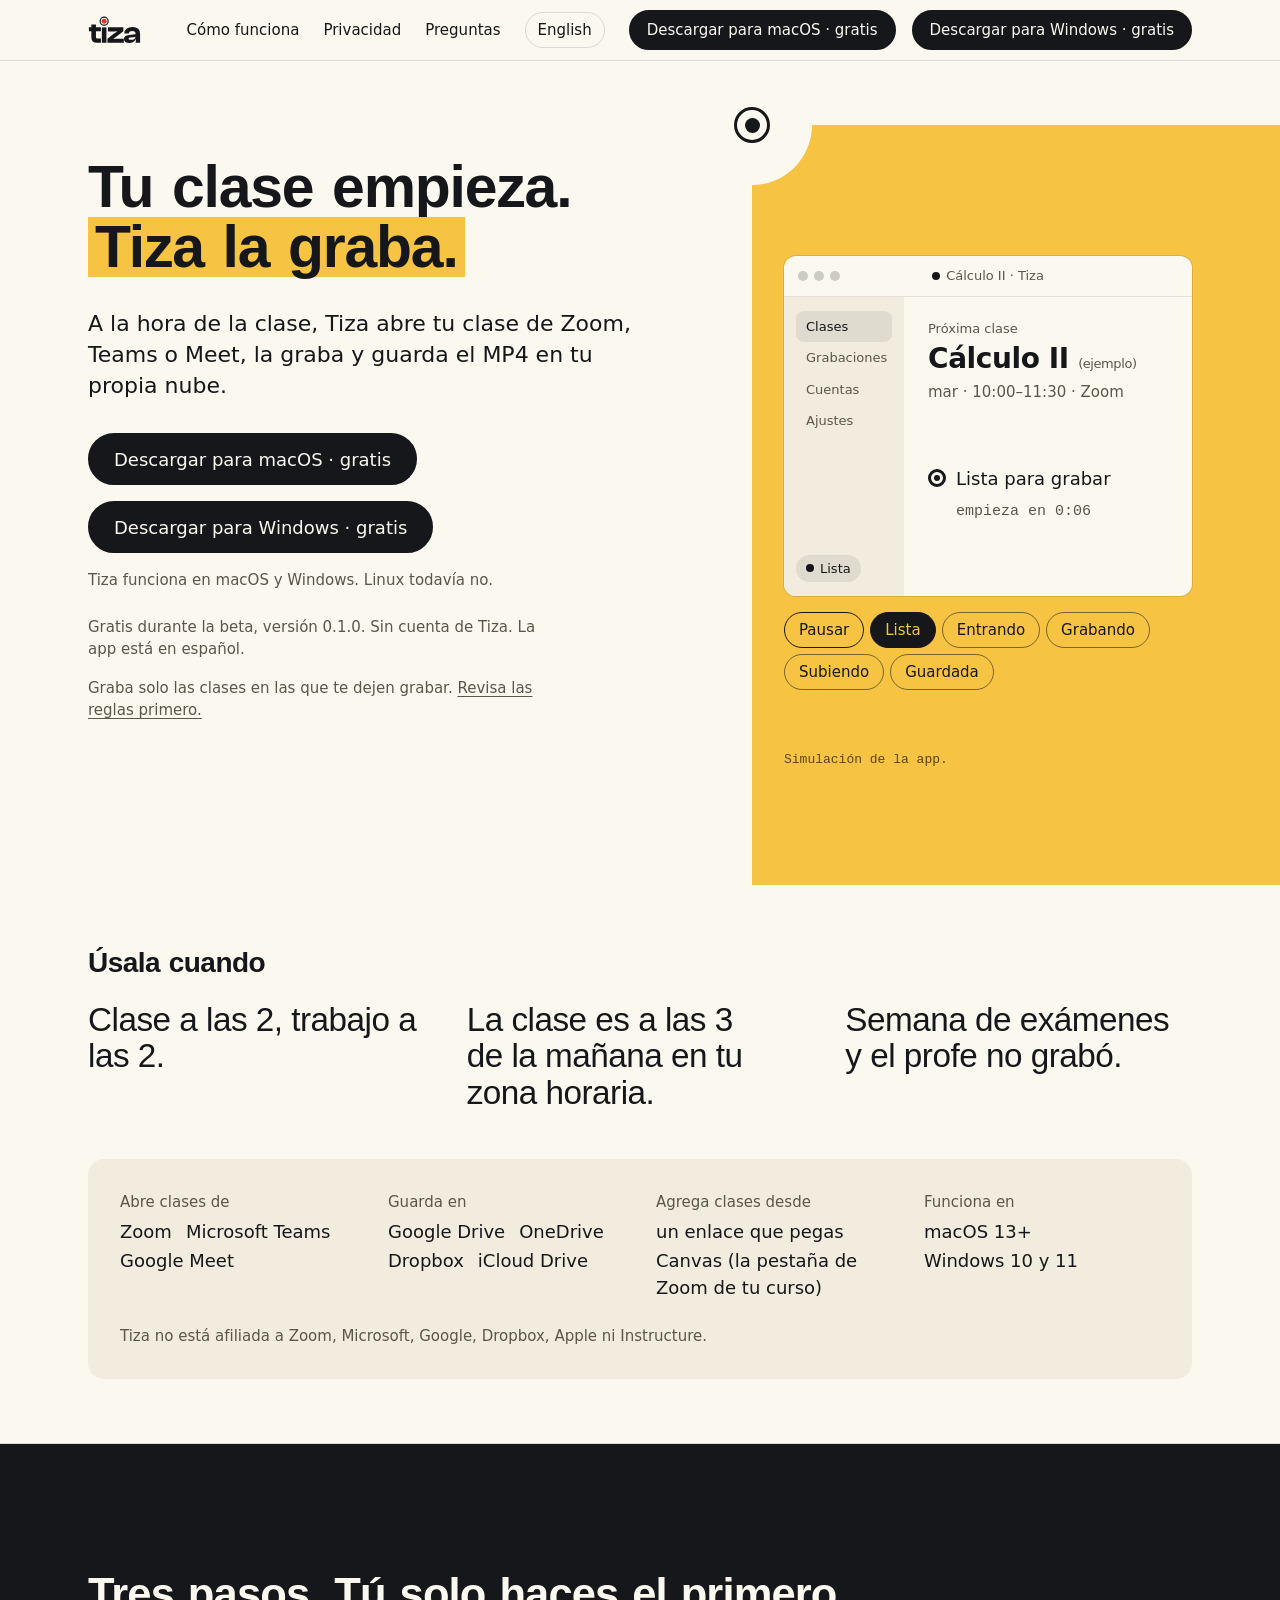
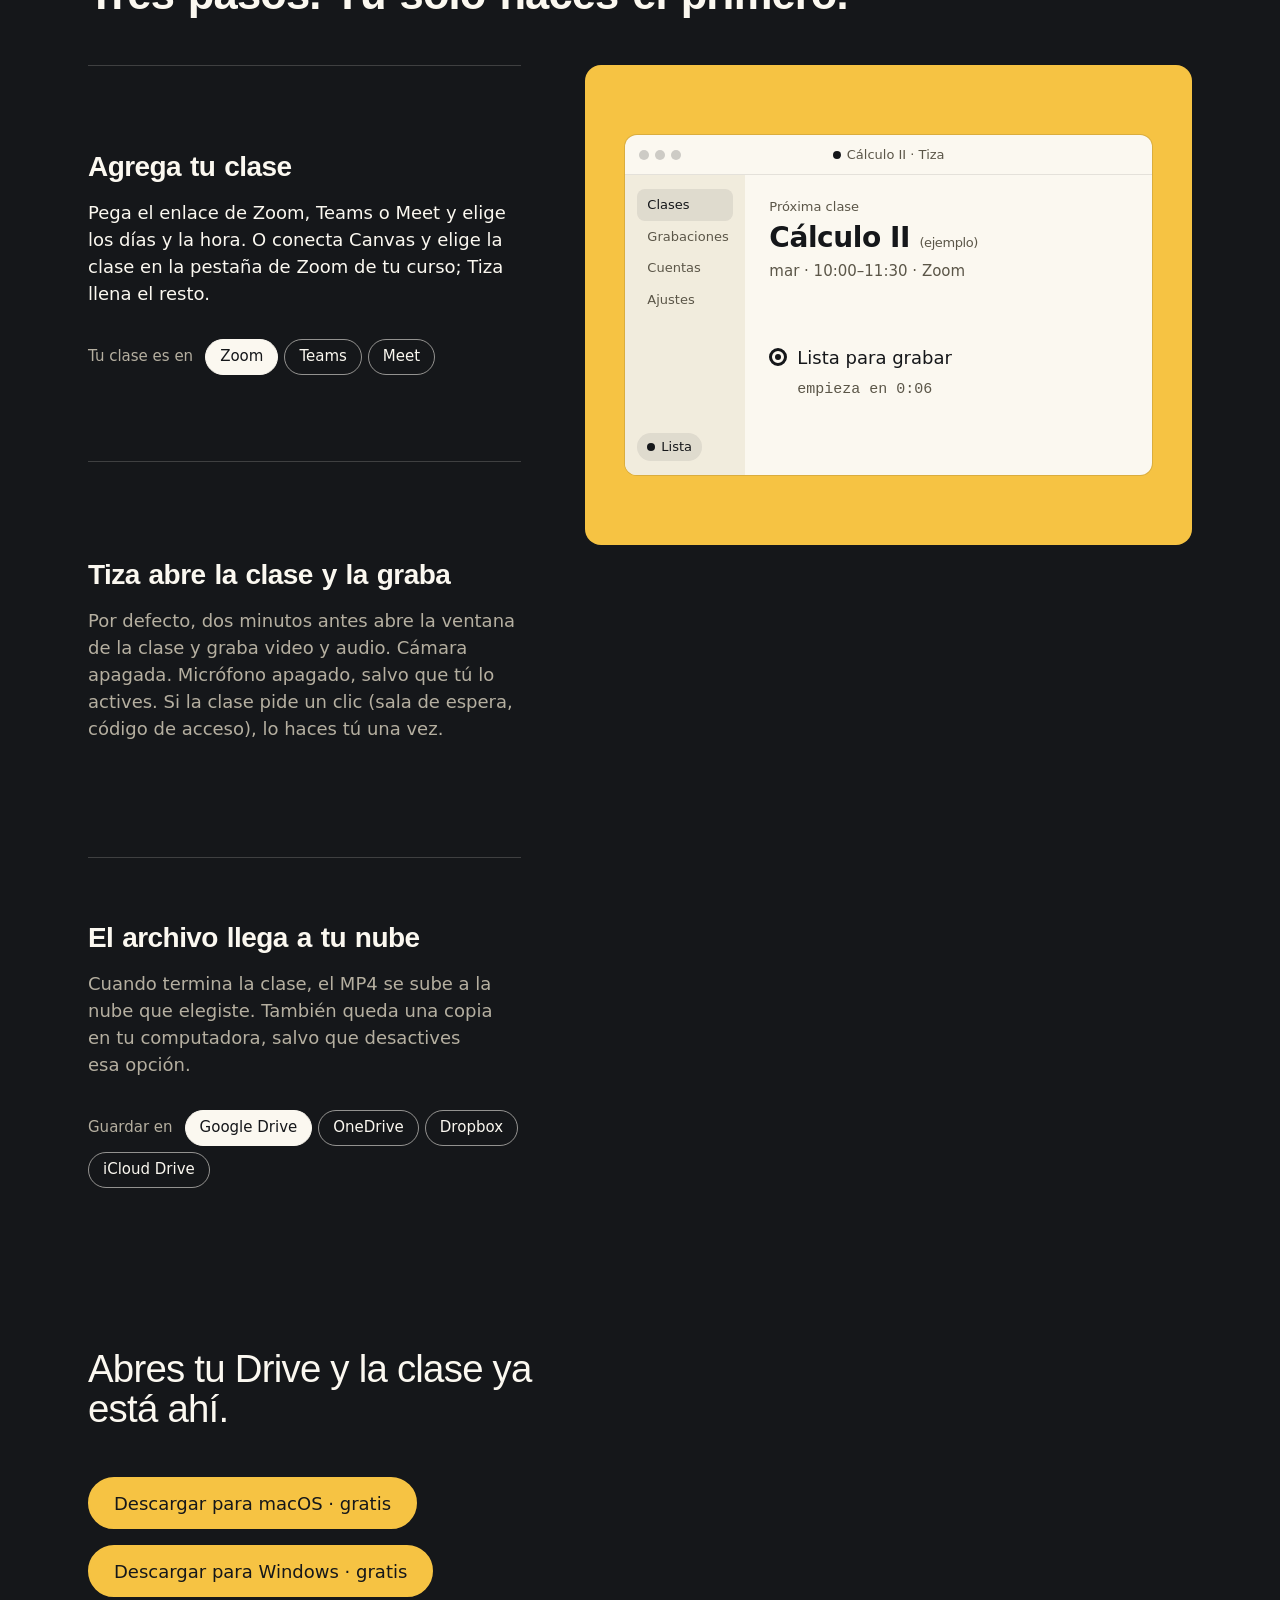
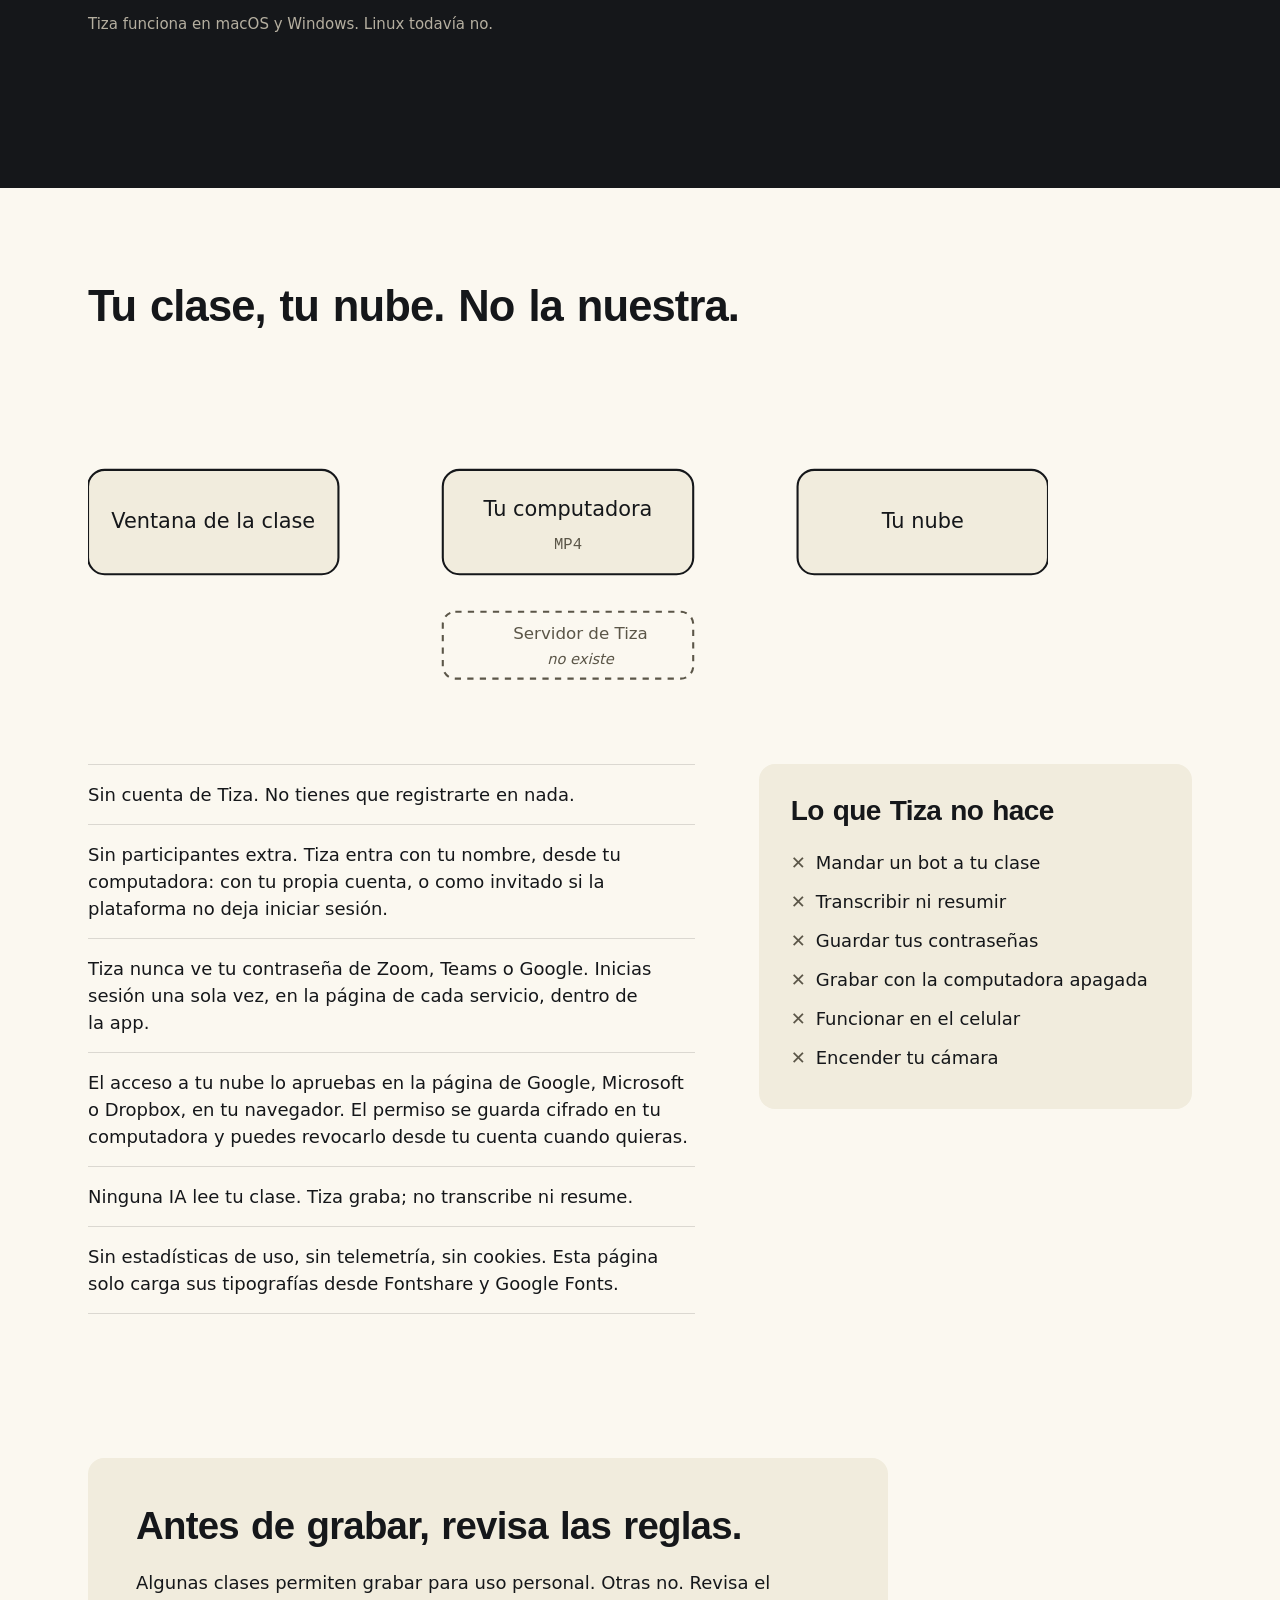
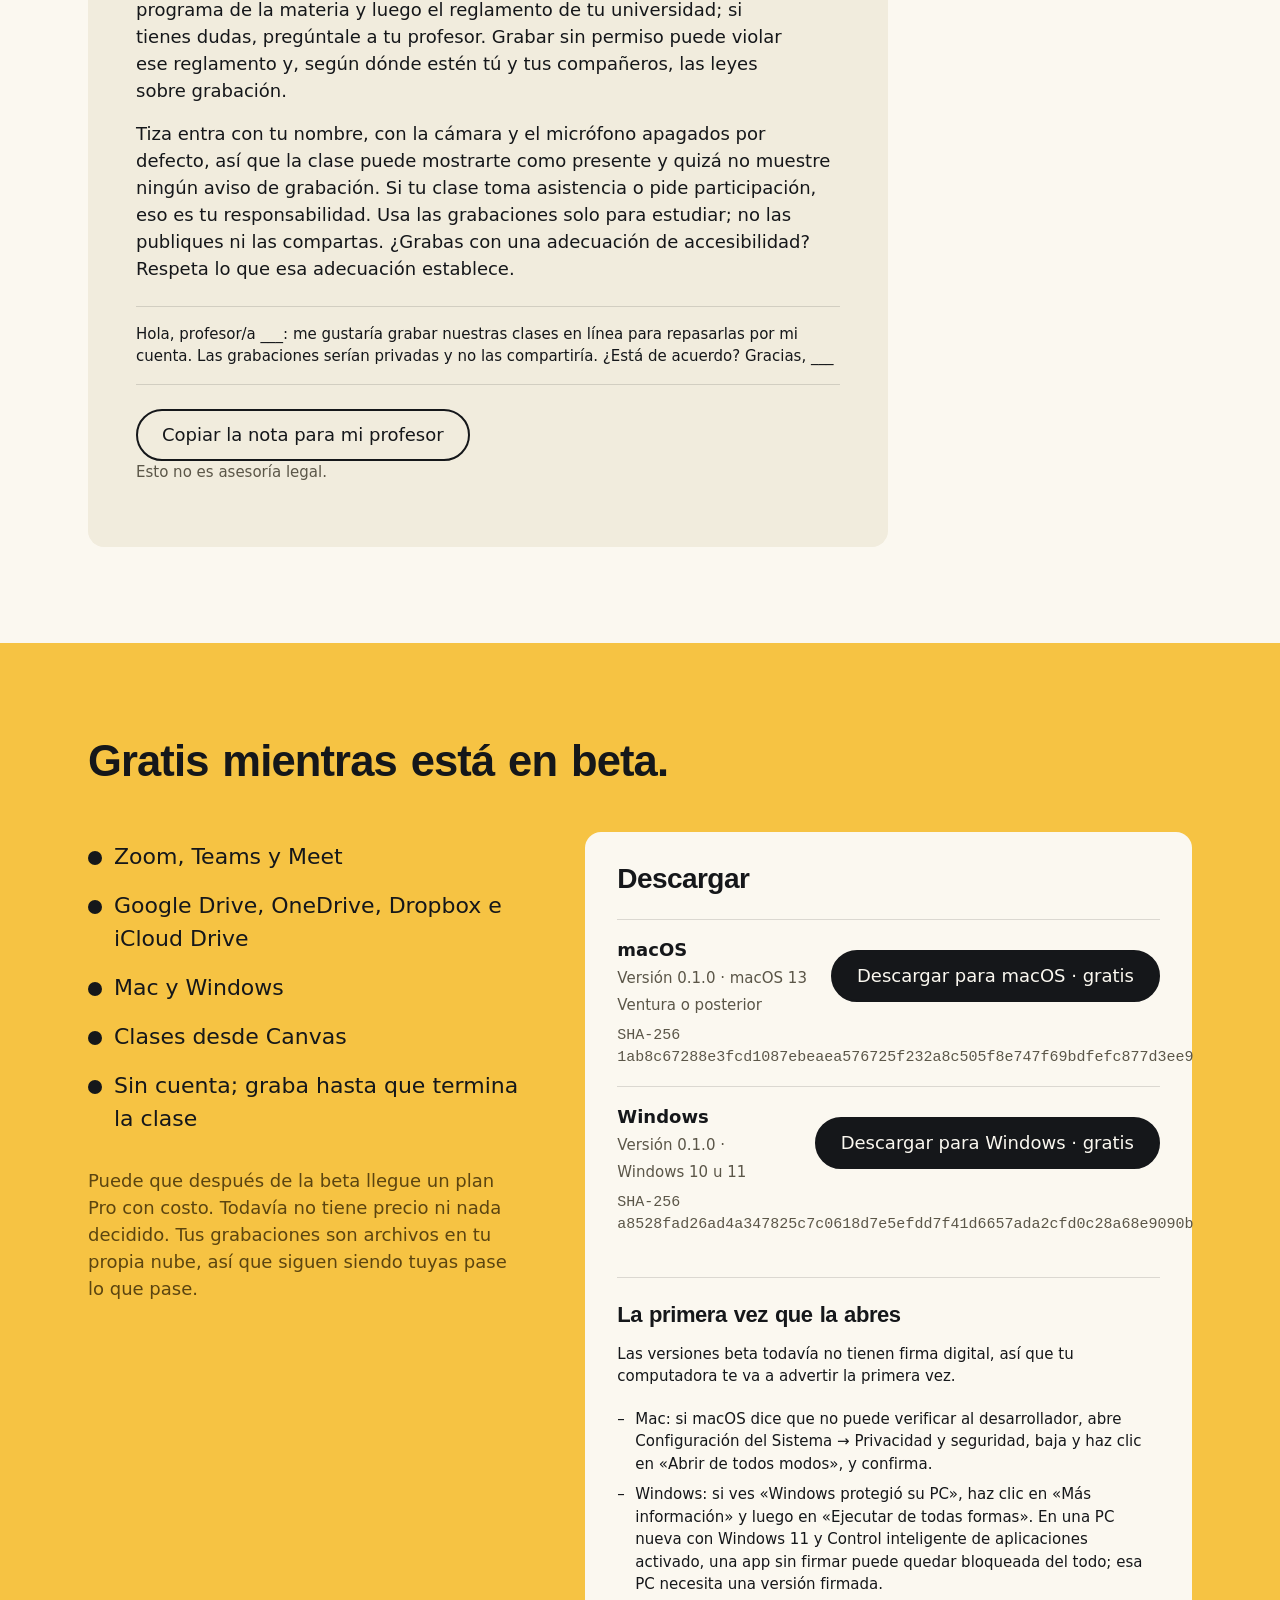
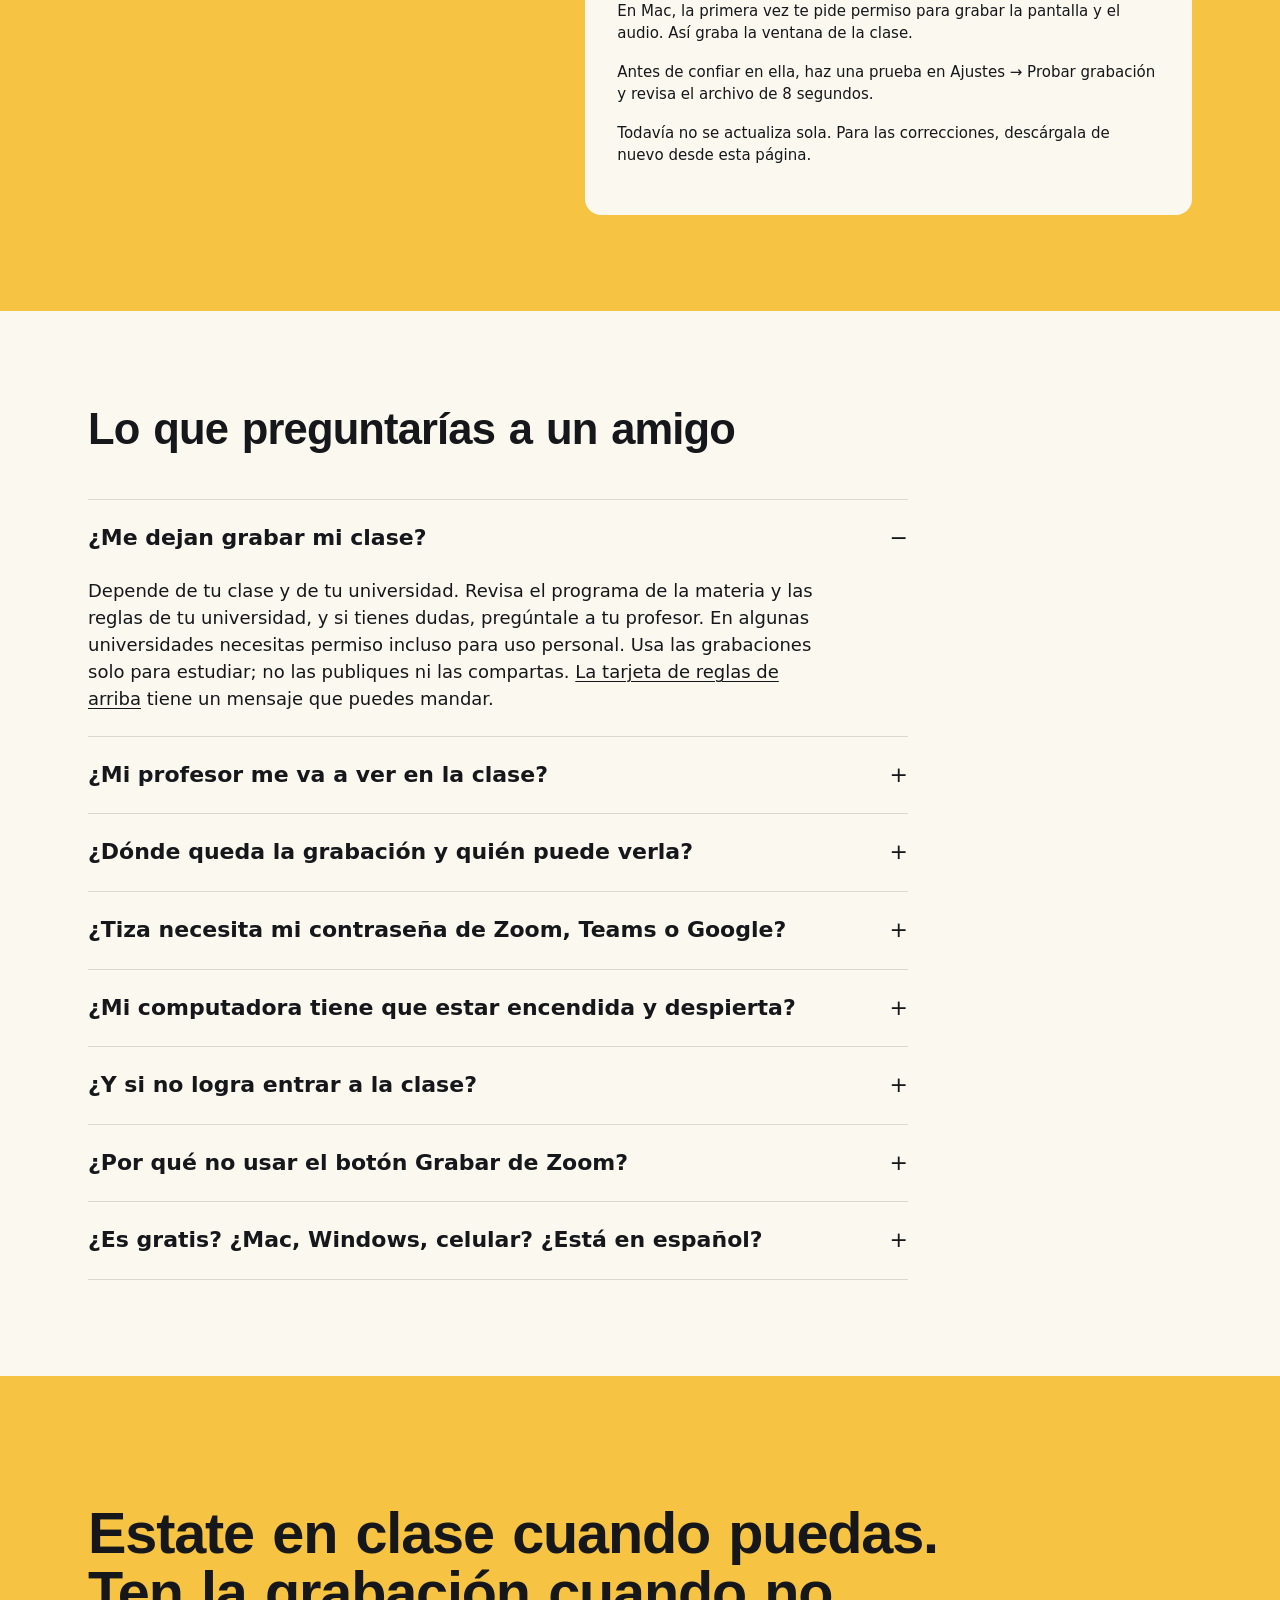
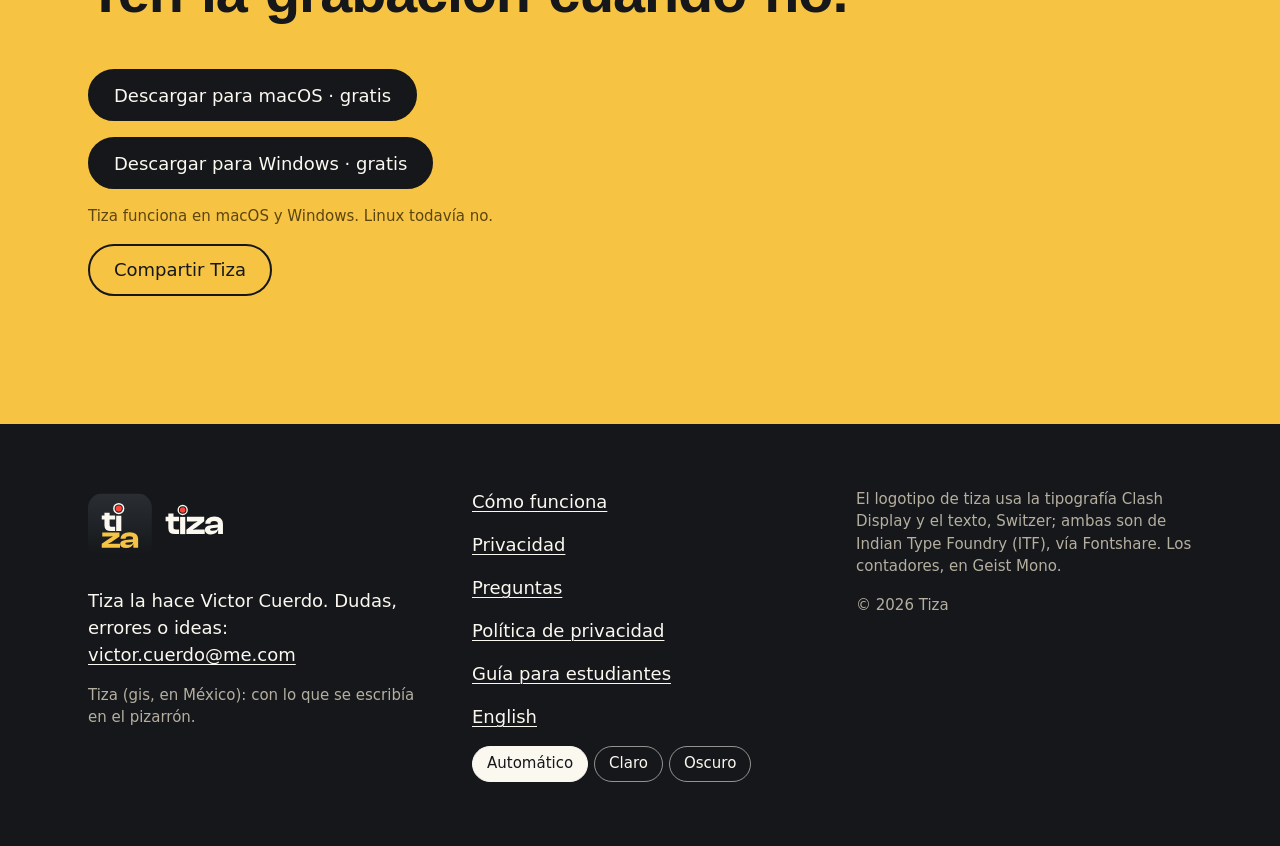
==== es/index.html @ 345e1db4 "Site for Tiza 0.1.0 (from tiza-app c5cedc5)" ====
<!doctype html>
<html lang="es">
<head>
  <meta charset="utf-8">
  <meta name="viewport" content="width=device-width, initial-scale=1">
  <title>Tiza: graba tu clase en línea a su hora</title>
  <meta name="description" content="App gratis para Mac y Windows, hecha para estudiantes. Agrega tu clase de Zoom, Teams o Meet una vez; a su hora Tiza la abre, la graba y guarda el MP4 en tu propia nube.">
  <meta http-equiv="Content-Security-Policy" content="default-src 'none'; style-src 'self' https://api.fontshare.com https://fonts.googleapis.com; font-src https://cdn.fontshare.com https://fonts.gstatic.com; img-src 'self' data:; script-src 'self'; base-uri 'none'; form-action 'none'">
  <meta name="color-scheme" content="light dark">
  <meta name="theme-color" media="(prefers-color-scheme: light)" content="#fbf8f0">
  <meta name="theme-color" media="(prefers-color-scheme: dark)" content="#15171a">
  <meta property="og:title" content="Tiza: graba tu clase en línea a su hora">
  <meta property="og:description" content="App gratis para Mac y Windows, hecha para estudiantes. Agrega tu clase de Zoom, Teams o Meet una vez; a su hora Tiza la abre, la graba y guarda el MP4 en tu propia nube.">
  <meta property="og:type" content="website">
  <meta property="og:locale" content="es_LA">
  <meta property="og:locale:alternate" content="en_US">
  <meta name="twitter:card" content="summary">
  <link rel="canonical" href="https://techspot-2025.github.io/tiza/es/">
  <meta property="og:url" content="https://techspot-2025.github.io/tiza/es/">
  <link rel="alternate" hreflang="en" href="https://techspot-2025.github.io/tiza/">
  <link rel="alternate" hreflang="es" href="https://techspot-2025.github.io/tiza/es/">
  <link rel="alternate" hreflang="x-default" href="https://techspot-2025.github.io/tiza/">
  <link rel="icon" href="../assets/tiza-icon.svg" type="image/svg+xml">
  <link rel="apple-touch-icon" href="../assets/apple-touch-icon.png">
  <script src="../theme.js"></script>
  <link rel="preconnect" href="https://api.fontshare.com">
  <link rel="preconnect" href="https://cdn.fontshare.com" crossorigin>
  <link rel="preconnect" href="https://fonts.googleapis.com">
  <link rel="preconnect" href="https://fonts.gstatic.com" crossorigin>
  <link rel="stylesheet" href="https://api.fontshare.com/v2/css?f[]=clash-display@600&display=swap">
  <link rel="stylesheet" href="https://api.fontshare.com/v2/css?f[]=switzer@400,500,600&display=swap">
  <link rel="stylesheet" href="https://fonts.googleapis.com/css2?family=Geist+Mono:wght@500&display=swap">
  <link rel="stylesheet" href="../styles.css">
</head>
<body>
<a class="skip" href="#main">Ir al contenido</a>

<header class="nav">
  <div class="nav-in">
    <a class="logo" href="https://techspot-2025.github.io/tiza/es/" aria-label="Tiza">
      <img src="../assets/tiza-wordmark.svg" alt="tiza" width="75" height="28" class="logo-light">
      <img src="../assets/tiza-wordmark-dark.svg" alt="" width="75" height="28" class="logo-dark" aria-hidden="true">
    </a>
    <nav class="nav-links" aria-label="Navegación principal">
      <a href="#how">Cómo funciona</a>
      <a href="#cloud">Privacidad</a>
      <a href="#faq">Preguntas</a>
    </nav>
    <a class="lang" href="https://techspot-2025.github.io/tiza/" hreflang="en" lang="en" aria-label="English: Read this page in English"><span class="lang-full">English</span><span class="lang-short" aria-hidden="true">EN</span></a>
    <div class="cta cta-nav" data-cta data-compact>
      <a class="btn btn-primary btn-sm" data-os="mac" href="https://github.com/TechSpot-2025/tiza/releases/download/v0.1.0/Tiza-0.1.0-mac-universal.dmg">Descargar para macOS · gratis</a>
      <a class="btn btn-primary btn-sm" data-os="win" href="https://github.com/TechSpot-2025/tiza/releases/download/v0.1.0/Tiza-0.1.0-win-x64.exe">Descargar para Windows · gratis</a>
    </div>
  </div>
</header>

<main id="main">

  <!-- 1. Hero: fragment on a shaped stage -->
  <section class="hero" aria-labelledby="h1">
    <div class="hero-in">
      <div class="hero-text">
        <h1 id="h1"><span class="line">Tu clase empieza.</span> <mark>Tiza la graba.</mark></h1>
        <p class="lead">A la hora de la clase, Tiza abre tu clase de Zoom, Teams o Meet, la graba y guarda el MP4 en tu propia nube.</p>
        <div class="cta" data-cta>
          <a class="btn btn-primary" data-os="mac" href="https://github.com/TechSpot-2025/tiza/releases/download/v0.1.0/Tiza-0.1.0-mac-universal.dmg">Descargar para macOS · gratis</a>
          <a class="btn btn-primary" data-os="win" href="https://github.com/TechSpot-2025/tiza/releases/download/v0.1.0/Tiza-0.1.0-win-x64.exe">Descargar para Windows · gratis</a>
          
        </div>
        <p class="micro">Gratis durante la beta, versión 0.1.0. Sin cuenta de Tiza. La app está en español.</p>
        <p class="micro rules-line">Graba solo las clases en las que te dejen grabar. <a href="#rules">Revisa las reglas primero.</a></p>
      </div>

      <div class="stage ch-honey">
        <div class="notch" aria-hidden="true"><span class="ring"><span class="dot"></span></span></div>

        <!-- The demo: the app's next-class card, as a state machine. Cloned by app.js into #how. -->
        <div class="demo" id="demo-hero" data-state="ready" data-cloud="drive" data-platform="zoom">
          <div class="win" role="img" aria-label="Ventana principal de Tiza, simulada">
            <div class="win-bar">
              <span class="traffic" aria-hidden="true"><i></i><i></i><i></i></span>
              <span class="win-title"><span class="win-dot" aria-hidden="true"></span><span data-demo="title">Cálculo II · Tiza</span></span>
              <span class="win-spacer" aria-hidden="true"></span>
            </div>
            <div class="win-body">
              <aside class="win-side" aria-hidden="true">
                <ul>
                  <li class="on">Clases</li>
                  <li>Grabaciones</li>
                  <li>Cuentas</li>
                  <li>Ajustes</li>
                </ul>
                <span class="pill" data-demo="pill">Lista</span>
              </aside>
              <div class="win-main">
                <p class="win-eyebrow">Próxima clase</p>
                <p class="win-h">Cálculo II <small>(ejemplo)</small></p>
                <p class="win-when">mar · 10:00–11:30 · <span data-demo="platform">Zoom</span></p>
                <p class="win-status">
                  <span class="ring"><span class="dot"></span></span>
                  <span data-demo="status">Lista para grabar</span>
                  <span class="mono" data-demo="timer"></span>
                </p>
                <div class="bar" aria-hidden="true"><i data-demo="bar"></i></div>
                <p class="win-file mono" data-demo="file"></p>
              </div>
            </div>
          </div>
          <p class="sr-only" data-demo="live" role="status"></p>
          <div class="demo-ctl" role="group" aria-label="Controles de la demo" data-demo="ctl">
            <button type="button" class="chip" data-toggle>Pausar</button>
            <button type="button" class="chip" data-set="ready" aria-pressed="true">Lista</button>
            <button type="button" class="chip" data-set="joining" aria-pressed="false">Entrando</button>
            <button type="button" class="chip" data-set="recording" aria-pressed="false">Grabando</button>
            <button type="button" class="chip" data-set="uploading" aria-pressed="false">Subiendo</button>
            <button type="button" class="chip" data-set="saved" aria-pressed="false">Guardada</button>
          </div>
          <p class="demo-note" data-demo="note"></p>
        </div>
        <p class="caption">Simulación de la app.</p>
      </div>
    </div>
  </section>

  <!-- 2. Use it when + what it works with -->
  <section class="when" aria-labelledby="when-h">
    <div class="wrap">
      <h2 id="when-h" class="when-h">Úsala cuando</h2>
      <ul class="when-list" role="list">
        <li>Clase a las 2, trabajo a las 2.</li>
        <li>La clase es a las 3 de la mañana en tu zona horaria.</li>
        <li>Semana de exámenes y el profe no grabó.</li>
      </ul>
      <div class="works" aria-label="Con qué funciona Tiza">
        <dl class="works-list">
          <div><dt>Abre clases de</dt><dd><ul class="inline-list" role="list"><li>Zoom</li><li>Microsoft Teams</li><li>Google Meet</li></ul></dd></div>
          <div><dt>Guarda en</dt><dd><ul class="inline-list" role="list"><li>Google Drive</li><li>OneDrive</li><li>Dropbox</li><li>iCloud Drive</li></ul></dd></div>
          <div><dt>Agrega clases desde</dt><dd><ul class="inline-list" role="list"><li>un enlace que pegas</li><li>Canvas (la pestaña de Zoom de tu curso)</li></ul></dd></div>
          <div><dt>Funciona en</dt><dd><ul class="inline-list" role="list"><li>macOS 13+</li><li>Windows 10 y 11</li></ul></dd></div>
        </dl>
        <p class="small works-note">Tiza no está afiliada a Zoom, Microsoft, Google, Dropbox, Apple ni Instructure.</p>
      </div>
    </div>
  </section>

  <!-- 3. How it works: pinned demo, three steps -->
  <section class="how ch-ink" id="how" aria-labelledby="how-h">
    <div class="wrap">
      <h2 id="how-h">Tres pasos. Tú solo haces el primero.</h2>
      <div class="how-grid">
        <ol class="steps" role="list">
          <li class="step" data-step="ready">
            <h3>Agrega tu clase</h3>
            <p>Pega el enlace de Zoom, Teams o Meet y elige los días y la hora. O conecta Canvas y elige la clase en la pestaña de Zoom de tu curso; Tiza llena el resto.</p>
            <div class="seg" role="group" aria-labelledby="seg-platform">
              <span class="seg-label" id="seg-platform">Tu clase es en</span>
              <button type="button" class="chip" data-platform="zoom" aria-pressed="true">Zoom</button>
              <button type="button" class="chip" data-platform="teams" aria-pressed="false">Teams</button>
              <button type="button" class="chip" data-platform="meet" aria-pressed="false">Meet</button>
            </div>
          </li>
          <li class="step" data-step="recording">
            <h3>Tiza abre la clase y la graba</h3>
            <p>Por defecto, dos minutos antes abre la ventana de la clase y graba video y audio. Cámara apagada. Micrófono apagado, salvo que tú lo actives. Si la clase pide un clic (sala de espera, código de acceso), lo haces tú una vez.</p>
          </li>
          <li class="step" data-step="saved">
            <h3>El archivo llega a tu nube</h3>
            <p>Cuando termina la clase, el MP4 se sube a la nube que elegiste. También queda una copia en tu computadora, salvo que desactives esa opción.</p>
            <div class="seg" role="group" aria-labelledby="seg-cloud">
              <span class="seg-label" id="seg-cloud">Guardar en</span>
              <button type="button" class="chip" data-cloud="drive" aria-pressed="true">Google Drive</button>
              <button type="button" class="chip" data-cloud="onedrive" aria-pressed="false">OneDrive</button>
              <button type="button" class="chip" data-cloud="dropbox" aria-pressed="false">Dropbox</button>
              <button type="button" class="chip" data-cloud="icloud" aria-pressed="false">iCloud Drive</button>
            </div>
          </li>
        </ol>
        <div class="how-stage"><div class="how-sticky ch-honey" id="demo-how-slot"></div></div>
      </div>
      <p class="outcome">Abres tu Drive y la clase ya está ahí.</p>
      <div class="cta" data-cta>
        <a class="btn btn-primary" data-os="mac" href="https://github.com/TechSpot-2025/tiza/releases/download/v0.1.0/Tiza-0.1.0-mac-universal.dmg">Descargar para macOS · gratis</a>
        <a class="btn btn-primary" data-os="win" href="https://github.com/TechSpot-2025/tiza/releases/download/v0.1.0/Tiza-0.1.0-win-x64.exe">Descargar para Windows · gratis</a>
        
      </div>
    </div>
  </section>

  <!-- 4. Your class, your cloud -->
  <section class="cloud" id="cloud" aria-labelledby="cloud-h">
    <div class="wrap">
      <h2 id="cloud-h">Tu clase, tu nube. No la nuestra.</h2>
      <svg class="diagram" viewBox="0 0 920 310" role="img" aria-label="Diagrama: la ventana de la clase se graba en tu computadora como MP4 y se sube directo a tu nube. No hay ningún servidor de Tiza en medio." data-diagram>
        <defs>
          <marker id="arr" viewBox="0 0 10 10" refX="9" refY="5" markerWidth="8" markerHeight="8" orient="auto-start-reverse"><path d="M0 0 L10 5 L0 10 z"/></marker>
        </defs>
        <g class="node">
          <rect x="0" y="90" width="240" height="100" rx="16"/>
          <text x="120" y="146" text-anchor="middle">Ventana de la clase</text>
        </g>
        <path class="arrow" d="M242 140 H326" data-arrow/>
        <g class="node">
          <rect x="340" y="90" width="240" height="100" rx="16"/>
          <text x="460" y="134" text-anchor="middle">Tu computadora</text>
          <text x="460" y="166" text-anchor="middle" class="mono-t">MP4</text>
        </g>
        <path class="arrow" d="M582 140 H666" data-arrow/>
        <g class="node">
          <rect x="680" y="90" width="240" height="100" rx="16"/>
          <text x="800" y="146" text-anchor="middle" data-demo="cloudname">Tu nube</text>
        </g>
        <g class="node ghost">
          <rect x="340" y="226" width="240" height="64" rx="12"/>
          <path class="cross" d="M362 248 L382 268 M382 248 L362 268"/>
          <text x="472" y="252" text-anchor="middle">Servidor de Tiza</text>
          <text x="472" y="276" text-anchor="middle" class="sub">no existe</text>
        </g>
      </svg>
      <ol class="diagram-stack" role="list" aria-label="Diagrama: la ventana de la clase se graba en tu computadora como MP4 y se sube directo a tu nube. No hay ningún servidor de Tiza en medio.">
        <li>Ventana de la clase</li>
        <li>Tu computadora <span class="mono small">MP4</span></li>
        <li data-demo="cloudname2">Tu nube</li>
        <li class="ghost">Servidor de Tiza: no existe</li>
      </ol>
      <div class="cloud-grid">
        <ul class="facts" role="list">
          <li>Sin cuenta de Tiza. No tienes que registrarte en nada.</li>
          <li>Sin participantes extra. Tiza entra con tu nombre, desde tu computadora: con tu propia cuenta, o como invitado si la plataforma no deja iniciar sesión.</li>
          <li>Tiza nunca ve tu contraseña de Zoom, Teams o Google. Inicias sesión una sola vez, en la página de cada servicio, dentro de la app.</li>
          <li>El acceso a tu nube lo apruebas en la página de Google, Microsoft o Dropbox, en tu navegador. El permiso se guarda cifrado en tu computadora y puedes revocarlo desde tu cuenta cuando quieras.</li>
          <li>Ninguna IA lee tu clase. Tiza graba; no transcribe ni resume.</li>
          <li>Sin estadísticas de uso, sin telemetría, sin cookies. Esta página solo carga sus tipografías desde Fontshare y Google Fonts.</li>
        </ul>
        <div class="dont">
          <h3>Lo que Tiza no hace</h3>
          <ul role="list">
            <li>Mandar un bot a tu clase</li>
            <li>Transcribir ni resumir</li>
            <li>Guardar tus contraseñas</li>
            <li>Grabar con la computadora apagada</li>
            <li>Funcionar en el celular</li>
            <li>Encender tu cámara</li>
          </ul>
        </div>
      </div>
    </div>
  </section>

  <!-- 5. Check the rules -->
  <section class="rules" id="rules" aria-labelledby="rules-h">
    <div class="wrap">
      <div class="rules-card">
        <h2 id="rules-h">Antes de grabar, revisa las reglas.</h2>
        <p>Algunas clases permiten grabar para uso personal. Otras no. Revisa el programa de la materia y luego el reglamento de tu universidad; si tienes dudas, pregúntale a tu profesor. Grabar sin permiso puede violar ese reglamento y, según dónde estén tú y tus compañeros, las leyes sobre grabación.</p>
        <p>Tiza entra con tu nombre, con la cámara y el micrófono apagados por defecto, así que la clase puede mostrarte como presente y quizá no muestre ningún aviso de grabación. Si tu clase toma asistencia o pide participación, eso es tu responsabilidad. Usa las grabaciones solo para estudiar; no las publiques ni las compartas. ¿Grabas con una adecuación de accesibilidad? Respeta lo que esa adecuación establece.</p>
        <blockquote class="template" id="rules-template">Hola, profesor/a ___: me gustaría grabar nuestras clases en línea para repasarlas por mi cuenta. Las grabaciones serían privadas y no las compartiría. ¿Está de acuerdo? Gracias, ___</blockquote>
        <div class="row">
          <button type="button" class="btn btn-ghost" data-copy="#rules-template" data-ok="Copiado. Pégalo en un correo." data-fail="No se pudo copiar. Selecciona el texto de arriba.">Copiar la nota para mi profesor</button>
          <span class="status small" role="status"></span>
        </div>
        <p class="small">Esto no es asesoría legal.</p>
      </div>
    </div>
  </section>

  <!-- 6. Free during beta + download panel -->
  <section class="beta ch-honey" id="beta" aria-labelledby="beta-h">
    <div class="wrap">
      <h2 id="beta-h">Gratis mientras está en beta.</h2>
      <div class="beta-grid">
        <div>
          <ul class="checks" role="list">
            <li>Zoom, Teams y Meet</li>
            <li>Google Drive, OneDrive, Dropbox e iCloud Drive</li>
            <li>Mac y Windows</li>
            <li>Clases desde Canvas</li>
            <li>Sin cuenta; graba hasta que termina la clase</li>
          </ul>
          <p class="pro">Puede que después de la beta llegue un plan Pro con costo. Todavía no tiene precio ni nada decidido. Tus grabaciones son archivos en tu propia nube, así que siguen siendo tuyas pase lo que pase.</p>
        </div>
        <div class="dl" id="download" data-download>
          <h3>Descargar</h3>
          <div class="dl-row" data-dl="mac">
            <div>
              <strong>macOS</strong>
              <span class="small">Versión 0.1.0 · macOS 13 Ventura o posterior</span>
            </div>
            <a class="btn btn-primary" data-os="mac" data-dl-link href="https://github.com/TechSpot-2025/tiza/releases/download/v0.1.0/Tiza-0.1.0-mac-universal.dmg">Descargar para macOS · gratis</a>
            <p class="small" data-dl-unpublished id="dl-unpub-mac" hidden>La beta todavía no está disponible. Vuelve pronto.</p>
          </div>
          <div class="dl-row" data-dl="win">
            <div>
              <strong>Windows</strong>
              <span class="small">Versión 0.1.0 · Windows 10 u 11</span>
            </div>
            <a class="btn btn-primary" data-os="win" data-dl-link href="https://github.com/TechSpot-2025/tiza/releases/download/v0.1.0/Tiza-0.1.0-win-x64.exe">Descargar para Windows · gratis</a>
            <p class="small" data-dl-unpublished id="dl-unpub-win" hidden>La beta todavía no está disponible. Vuelve pronto.</p>
          </div>
          <p class="small" data-dl-notify hidden><a data-dl-notify-link href="#download">Avísame por correo cuando salga</a></p>
          <div class="first" data-first>
            <h4>La primera vez que la abres</h4>
            <p data-signing>Las versiones beta todavía no tienen firma digital, así que tu computadora te va a advertir la primera vez.</p>
            <ul data-unsigned-steps role="list">
              <li>Mac: si macOS dice que no puede verificar al desarrollador, abre Configuración del Sistema → Privacidad y seguridad, baja y haz clic en «Abrir de todos modos», y confirma.</li>
              <li>Windows: si ves «Windows protegió su PC», haz clic en «Más información» y luego en «Ejecutar de todas formas». En una PC nueva con Windows 11 y Control inteligente de aplicaciones activado, una app sin firmar puede quedar bloqueada del todo; esa PC necesita una versión firmada.</li>
            </ul>
            <p>En Mac, la primera vez te pide permiso para grabar la pantalla y el audio. Así graba la ventana de la clase.</p>
            <p>Antes de confiar en ella, haz una prueba en Ajustes → Probar grabación y revisa el archivo de 8 segundos.</p>
            <p>Todavía no se actualiza sola. Para las correcciones, descárgala de nuevo desde esta página.</p>
          </div>
        </div>
      </div>
    </div>
  </section>

  <!-- 7. FAQ -->
  <section class="faq" id="faq" aria-labelledby="faq-h">
    <div class="wrap"><div class="faq-in">
      <h2 id="faq-h">Lo que preguntarías a un amigo</h2>
      <details id="faq-rules" open><summary>¿Me dejan grabar mi clase?</summary><div>Depende de tu clase y de tu universidad. Revisa el programa de la materia y las reglas de tu universidad, y si tienes dudas, pregúntale a tu profesor. En algunas universidades necesitas permiso incluso para uso personal. Usa las grabaciones solo para estudiar; no las publiques ni las compartas. <a href="#rules">La tarjeta de reglas de arriba</a> tiene un mensaje que puedes mandar.</div></details>
      <details id="faq-present"><summary>¿Mi profesor me va a ver en la clase?</summary><div>Sí. Tiza abre la clase con tu nombre (tu propia cuenta, o como invitado con tu nombre si Google Meet no deja iniciar sesión), con la cámara y el micrófono apagados por defecto. Si tu clase pasa lista o llama a participar, eso es tu responsabilidad.</div></details>
      <details id="faq-where"><summary>¿Dónde queda la grabación y quién puede verla?</summary><div>Un MP4 va a la nube que elijas: Google Drive, OneDrive, Dropbox o tu carpeta de iCloud Drive, que tu computadora sincroniza. Queda en tu cuenta: solo lo ves tú y quien tú decidas. No hay un servidor de Tiza en medio. También queda una copia en tu computadora, salvo que desactives esa opción. El espacio gratis en la nube se llena rápido; revisa cuánto te queda.</div></details>
      <details id="faq-password"><summary>¿Tiza necesita mi contraseña de Zoom, Teams o Google?</summary><div>No. Inicias sesión una vez dentro de la app, en la propia página de Zoom, Microsoft o Google, y la app recuerda esa sesión. Tiza nunca guarda tu contraseña. Para tu nube, apruebas el acceso en la página del proveedor, en tu navegador, y el permiso se guarda cifrado en tu computadora.</div></details>
      <details id="faq-asleep"><summary>¿Mi computadora tiene que estar encendida y despierta?</summary><div>Tiene que estar encendida y con Tiza abierta. Tiza puede abrirse al iniciar sesión y esperar en la barra de menús (Mac) o en la bandeja del sistema (Windows). Si puede quedarse dormida, activa «Despertar antes de clase» y Tiza la despierta unos minutos antes; en Mac te pide la contraseña de administrador cada vez que programa los próximos despertares, así que verás ese aviso de vez en cuando. Si está apagada o sin batería, Tiza no puede grabar, así que déjala conectada.</div></details>
      <details id="faq-join"><summary>¿Y si no logra entrar a la clase?</summary><div>Entra sola cuando puede. Con un código de acceso, una sala de espera o una sesión expirada, puede que tengas que intervenir una vez; la ventana de la clase se queda abierta para que hagas clic. Si cambia el enlace, abre la clase en Tiza y pega el nuevo. Las clases agregadas desde Canvas guardan el enlace de Zoom permanente del curso, no el enlace de un solo uso de Canvas. Haz la prueba de grabación en Ajustes antes de la primera clase real.</div></details>
      <details id="faq-zoom"><summary>¿Por qué no usar el botón Grabar de Zoom?</summary><div>Muchas veces solo el anfitrión puede grabar, y sus grabaciones en la nube quedan en su cuenta; algunas universidades las borran después de unas semanas. Tiza graba de tu lado, empieza sola a la hora de la clase y deja el archivo en tu nube. Si tu universidad ya publica todas las grabaciones, quizá no necesites Tiza.</div></details>
      <details id="faq-free"><summary>¿Es gratis? ¿Mac, Windows, celular? ¿Está en español?</summary><div>Gratis durante la beta; puede que más adelante haya un plan Pro, sin precio decidido. macOS 13 o posterior y Windows 10 u 11. No hay app para celular: grabar una clase necesita una computadora. La app está en español; esta página está en los dos idiomas.</div></details>
    </div></div>
  </section>

  <!-- 8. Final CTA -->
  <section class="final ch-honey" aria-labelledby="final-h">
    <div class="wrap">
      <h2 id="final-h" class="poster"><span class="line">Estate en clase cuando puedas.</span> <span class="line">Ten la grabación cuando no.</span></h2>
      <div class="cta" data-cta>
        <a class="btn btn-primary" data-os="mac" href="https://github.com/TechSpot-2025/tiza/releases/download/v0.1.0/Tiza-0.1.0-mac-universal.dmg">Descargar para macOS · gratis</a>
        <a class="btn btn-primary" data-os="win" href="https://github.com/TechSpot-2025/tiza/releases/download/v0.1.0/Tiza-0.1.0-win-x64.exe">Descargar para Windows · gratis</a>
        
      </div>
      <div class="row">
        <button type="button" class="btn btn-ghost" data-share data-ok="Enlace copiado." data-text="Tiza graba tu clase en línea a la hora de la clase y la guarda en tu propia nube.">Compartir Tiza</button>
        <span class="status small" role="status"></span>
      </div>
    </div>
  </section>
</main>

<footer class="foot ch-ink">
  <div class="wrap foot-in">
    <div class="foot-col">
      <img src="../assets/tiza-lockup-dark.svg" alt="tiza" width="140" height="75">
      <p>Tiza la hace Victor Cuerdo. <span data-contact hidden>Dudas, errores o ideas: <a data-contact-link href="#"></a></span></p>
      <p class="small">Tiza (gis, en México): con lo que se escribía en el pizarrón.</p>
    </div>
    <div class="foot-col">
      <nav aria-label="Pie de página">
        <p><a href="#how">Cómo funciona</a></p>
        <p><a href="#cloud">Privacidad</a></p>
        <p><a href="#faq">Preguntas</a></p>
      </nav>
      <p><a href="../privacidad.html">Política de privacidad</a> <span class="small"></span></p>
      <p><a href="../guia-estudiante.html">Guía para estudiantes</a> <span class="small"></span></p>
      <p><a href="https://techspot-2025.github.io/tiza/" hreflang="en" lang="en">English</a></p>
      <div class="theme" role="group" aria-label="Tema" data-theme-ctl>
        <button type="button" class="chip" data-theme-set="auto" aria-pressed="true">Automático</button>
        <button type="button" class="chip" data-theme-set="light" aria-pressed="false">Claro</button>
        <button type="button" class="chip" data-theme-set="dark" aria-pressed="false">Oscuro</button>
      </div>
    </div>
    <div class="foot-col foot-legal">
      <p class="small">El logotipo de tiza usa la tipografía Clash Display y el texto, Switzer; ambas son de Indian Type Foundry (ITF), vía Fontshare. Los contadores, en Geist Mono.</p>
      <p class="small">© 2026 Tiza</p>
    </div>
  </div>
</footer>

<script id="config" type="application/json">{"version":"0.1.0","_comment":"Publishing config for the landing page. Rendered into the HTML by site/build.mjs (so links work without JS) and read by app.js. Version comes from package.json.","siteUrl":"https://techspot-2025.github.io/tiza","downloads":{"mac":{"url":"https://github.com/TechSpot-2025/tiza/releases/download/v0.1.0/Tiza-0.1.0-mac-universal.dmg","sha256":"1ab8c67288e3fcd1087ebeaea576725f232a8c505f8e747f69bdfefc877d3ee9"},"win":{"url":"https://github.com/TechSpot-2025/tiza/releases/download/v0.1.0/Tiza-0.1.0-win-x64.exe","sha256":"a8528fad26ad4a347825c7c0618d7e5efdd7f41d6657ada2cfd0c28a68e9090b"}},"signed":false,"contactEmail":"victor.cuerdo@me.com"}</script>
<script id="i18n" type="application/json">{"lang":"es","alt_lang_label":"English","alt_lang_aria":"Read this page in English","meta_title":"Tiza: graba tu clase en línea a su hora","meta_desc":"App gratis para Mac y Windows, hecha para estudiantes. Agrega tu clase de Zoom, Teams o Meet una vez; a su hora Tiza la abre, la graba y guarda el MP4 en tu propia nube.","skip":"Ir al contenido","nav_how":"Cómo funciona","nav_privacy":"Privacidad","nav_faq":"Preguntas","nav_aria":"Navegación principal","logo_alt":"tiza","cta_mac":"Descargar para macOS · gratis","cta_win":"Descargar para Windows · gratis","cta_other_mac":"También para macOS","cta_other_win":"También para Windows","cta_mobile":"Enviarlo a mi computadora","cta_mobile_note":"Tiza es una app para Mac y Windows. No hay versión para celular.","cta_mobile_copied":"Enlace copiado. Ábrelo en tu computadora.","cta_mobile_fail":"Copia la dirección de esta página y ábrela en tu computadora.","hero_lead":"A la hora de la clase, Tiza abre tu clase de Zoom, Teams o Meet, la graba y guarda el MP4 en tu propia nube.","hero_micro":"Gratis durante la beta, versión 0.1.0. Sin cuenta de Tiza. La app está en español.","hero_rules":"Graba solo las clases en las que te dejen grabar. <a href=\"#rules\">Revisa las reglas primero.</a>","demo_caption":"Simulación de la app.","demo_title":"Cálculo II · Tiza","demo_side_classes":"Clases","demo_side_recordings":"Grabaciones","demo_side_accounts":"Cuentas","demo_side_settings":"Ajustes","demo_next":"Próxima clase","demo_class":"Cálculo II","demo_example":"ejemplo","demo_when":"mar · 10:00–11:30","demo_st_ready":"Lista para grabar","demo_st_countdown":"empieza en","demo_st_joining":"Abriendo la clase…","demo_st_recording":"Grabando","demo_st_uploading":"Subiendo a {cloud}","demo_st_uploading_icloud":"Copiando a tu carpeta de iCloud Drive","demo_st_saved":"Guardada en {cloud}","demo_st_saved_icloud":"Copiada a iCloud Drive","demo_file":"Cálculo II · 2026-10-29.mp4","demo_pill_ready":"Lista","demo_pill_rec":"Grabando","demo_pill_done":"Guardada","demo_ctl_ready":"Lista","demo_ctl_joining":"Entrando","demo_ctl_recording":"Grabando","demo_ctl_uploading":"Subiendo","demo_ctl_saved":"Guardada","demo_stopped":"Reproducción automática desactivada. Elige un estado o pulsa Reproducir.","when_h2":"Úsala cuando","when_1":"Clase a las 2, trabajo a las 2.","when_2":"La clase es a las 3 de la mañana en tu zona horaria.","when_3":"Semana de exámenes y el profe no grabó.","works_opens":"Abre clases de","works_opens_v":"Zoom · Microsoft Teams · Google Meet","works_saves":"Guarda en","works_saves_v":"Google Drive · OneDrive · Dropbox · iCloud Drive","works_adds":"Agrega clases desde","works_adds_v":"un enlace que pegas · Canvas (la pestaña de Zoom de tu curso)","works_runs":"Funciona en","works_runs_v":"macOS 13+ · Windows 10 y 11","works_note":"Tiza no está afiliada a Zoom, Microsoft, Google, Dropbox, Apple ni Instructure.","how_h2":"Tres pasos. Tú solo haces el primero.","step1_t":"Agrega tu clase","step1_b":"Pega el enlace de Zoom, Teams o Meet y elige los días y la hora. O conecta Canvas y elige la clase en la pestaña de Zoom de tu curso; Tiza llena el resto.","step2_t":"Tiza abre la clase y la graba","step2_b":"Por defecto, dos minutos antes abre la ventana de la clase y graba video y audio. Cámara apagada. Micrófono apagado, salvo que tú lo actives. Si la clase pide un clic (sala de espera, código de acceso), lo haces tú una vez.","step3_t":"El archivo llega a tu nube","step3_b":"Cuando termina la clase, el MP4 se sube a la nube que elegiste. También queda una copia en tu computadora, salvo que desactives esa opción.","how_outcome":"Abres tu Drive y la clase ya está ahí.","sel_platform":"Tu clase es en","sel_cloud":"Guardar en","cloud_h2":"Tu clase, tu nube. No la nuestra.","d_class":"Ventana de la clase","d_pc":"Tu computadora","d_pc_sub":"MP4","d_cloud":"Tu nube","d_server":"Servidor de Tiza","d_server_sub":"no existe","d_aria":"Diagrama: la ventana de la clase se graba en tu computadora como MP4 y se sube directo a tu nube. No hay ningún servidor de Tiza en medio.","cloud_1":"Sin cuenta de Tiza. No tienes que registrarte en nada.","cloud_2":"Sin participantes extra. Tiza entra con tu nombre, desde tu computadora: con tu propia cuenta, o como invitado si la plataforma no deja iniciar sesión.","cloud_3":"Tiza nunca ve tu contraseña de Zoom, Teams o Google. Inicias sesión una sola vez, en la página de cada servicio, dentro de la app.","cloud_4":"El acceso a tu nube lo apruebas en la página de Google, Microsoft o Dropbox, en tu navegador. El permiso se guarda cifrado en tu computadora y puedes revocarlo desde tu cuenta cuando quieras.","cloud_5":"Ninguna IA lee tu clase. Tiza graba; no transcribe ni resume.","cloud_6":"Sin estadísticas de uso, sin telemetría, sin cookies. Esta página solo carga sus tipografías desde Fontshare y Google Fonts.","dont_h3":"Lo que Tiza no hace","dont_1":"Mandar un bot a tu clase","dont_2":"Transcribir ni resumir","dont_3":"Guardar tus contraseñas","dont_4":"Grabar con la computadora apagada","dont_5":"Funcionar en el celular","dont_6":"Encender tu cámara","rules_h2":"Antes de grabar, revisa las reglas.","rules_p1":"Algunas clases permiten grabar para uso personal. Otras no. Revisa el programa de la materia y luego el reglamento de tu universidad; si tienes dudas, pregúntale a tu profesor. Grabar sin permiso puede violar ese reglamento y, según dónde estén tú y tus compañeros, las leyes sobre grabación.","rules_p2":"Tiza entra con tu nombre, con la cámara y el micrófono apagados por defecto, así que la clase puede mostrarte como presente y quizá no muestre ningún aviso de grabación. Si tu clase toma asistencia o pide participación, eso es tu responsabilidad. Usa las grabaciones solo para estudiar; no las publiques ni las compartas. ¿Grabas con una adecuación de accesibilidad? Respeta lo que esa adecuación establece.","rules_btn":"Copiar la nota para mi profesor","rules_copied":"Copiado. Pégalo en un correo.","rules_copy_fail":"No se pudo copiar. Selecciona el texto de arriba.","rules_template":"Hola, profesor/a ___: me gustaría grabar nuestras clases en línea para repasarlas por mi cuenta. Las grabaciones serían privadas y no las compartiría. ¿Está de acuerdo? Gracias, ___","rules_fine":"Esto no es asesoría legal.","beta_h2":"Gratis mientras está en beta.","beta_1":"Zoom, Teams y Meet","beta_2":"Google Drive, OneDrive, Dropbox e iCloud Drive","beta_3":"Mac y Windows","beta_4":"Clases desde Canvas","beta_5":"Sin cuenta; graba hasta que termina la clase","beta_pro":"Puede que después de la beta llegue un plan Pro con costo. Todavía no tiene precio ni nada decidido. Tus grabaciones son archivos en tu propia nube, así que siguen siendo tuyas pase lo que pase.","dl_h3":"Descargar","dl_version":"Versión","dl_min_mac":"macOS 13 Ventura o posterior","dl_min_win":"Windows 10 u 11","dl_unpublished":"La beta todavía no está disponible. Vuelve pronto.","dl_notify":"Avísame por correo cuando salga","dl_notify_subject":"Avísame cuando salga la beta de Tiza","dl_sha":"SHA-256","dl_first_h4":"La primera vez que la abres","dl_signing":"Las versiones beta todavía no tienen firma digital, así que tu computadora te va a advertir la primera vez.","dl_mac_steps":"Mac: si macOS dice que no puede verificar al desarrollador, abre Configuración del Sistema → Privacidad y seguridad, baja y haz clic en «Abrir de todos modos», y confirma.","dl_win_steps":"Windows: si ves «Windows protegió su PC», haz clic en «Más información» y luego en «Ejecutar de todas formas».","dl_sac":"En una PC nueva con Windows 11 y Control inteligente de aplicaciones activado, una app sin firmar puede quedar bloqueada del todo; esa PC necesita una versión firmada.","dl_perm":"En Mac, la primera vez te pide permiso para grabar la pantalla y el audio. Así graba la ventana de la clase.","dl_update":"Todavía no se actualiza sola. Para las correcciones, descárgala de nuevo desde esta página.","dl_test":"Antes de confiar en ella, haz una prueba en Ajustes → Probar grabación y revisa el archivo de 8 segundos.","faq_h2":"Lo que preguntarías a un amigo","faq_1_q":"¿Me dejan grabar mi clase?","faq_1_a":"Depende de tu clase y de tu universidad. Revisa el programa de la materia y las reglas de tu universidad, y si tienes dudas, pregúntale a tu profesor. En algunas universidades necesitas permiso incluso para uso personal. Usa las grabaciones solo para estudiar; no las publiques ni las compartas. <a href=\"#rules\">La tarjeta de reglas de arriba</a> tiene un mensaje que puedes mandar.","faq_2_q":"¿Mi profesor me va a ver en la clase?","faq_2_a":"Sí. Tiza abre la clase con tu nombre (tu propia cuenta, o como invitado con tu nombre si Google Meet no deja iniciar sesión), con la cámara y el micrófono apagados por defecto. Si tu clase pasa lista o llama a participar, eso es tu responsabilidad.","faq_3_q":"¿Dónde queda la grabación y quién puede verla?","faq_3_a":"Un MP4 va a la nube que elijas: Google Drive, OneDrive, Dropbox o tu carpeta de iCloud Drive, que tu computadora sincroniza. Queda en tu cuenta: solo lo ves tú y quien tú decidas. No hay un servidor de Tiza en medio. También queda una copia en tu computadora, salvo que desactives esa opción. El espacio gratis en la nube se llena rápido; revisa cuánto te queda.","faq_4_q":"¿Tiza necesita mi contraseña de Zoom, Teams o Google?","faq_4_a":"No. Inicias sesión una vez dentro de la app, en la propia página de Zoom, Microsoft o Google, y la app recuerda esa sesión. Tiza nunca guarda tu contraseña. Para tu nube, apruebas el acceso en la página del proveedor, en tu navegador, y el permiso se guarda cifrado en tu computadora.","faq_5_q":"¿Mi computadora tiene que estar encendida y despierta?","faq_5_a":"Tiene que estar encendida y con Tiza abierta. Tiza puede abrirse al iniciar sesión y esperar en la barra de menús (Mac) o en la bandeja del sistema (Windows). Si puede quedarse dormida, activa «Despertar antes de clase» y Tiza la despierta unos minutos antes; en Mac te pide la contraseña de administrador cada vez que programa los próximos despertares, así que verás ese aviso de vez en cuando. Si está apagada o sin batería, Tiza no puede grabar, así que déjala conectada.","faq_6_q":"¿Y si no logra entrar a la clase?","faq_6_a":"Entra sola cuando puede. Con un código de acceso, una sala de espera o una sesión expirada, puede que tengas que intervenir una vez; la ventana de la clase se queda abierta para que hagas clic. Si cambia el enlace, abre la clase en Tiza y pega el nuevo. Las clases agregadas desde Canvas guardan el enlace de Zoom permanente del curso, no el enlace de un solo uso de Canvas. Haz la prueba de grabación en Ajustes antes de la primera clase real.","faq_7_q":"¿Por qué no usar el botón Grabar de Zoom?","faq_7_a":"Muchas veces solo el anfitrión puede grabar, y sus grabaciones en la nube quedan en su cuenta; algunas universidades las borran después de unas semanas. Tiza graba de tu lado, empieza sola a la hora de la clase y deja el archivo en tu nube. Si tu universidad ya publica todas las grabaciones, quizá no necesites Tiza.","faq_8_q":"¿Es gratis? ¿Mac, Windows, celular? ¿Está en español?","faq_8_a":"Gratis durante la beta; puede que más adelante haya un plan Pro, sin precio decidido. macOS 13 o posterior y Windows 10 u 11. No hay app para celular: grabar una clase necesita una computadora. La app está en español; esta página está en los dos idiomas.","share_btn":"Compartir Tiza","share_copied":"Enlace copiado.","share_text":"Tiza graba tu clase en línea a la hora de la clase y la guarda en tu propia nube.","foot_maker":"Tiza la hace Victor Cuerdo.","foot_contact":"Dudas, errores o ideas:","foot_privacy":"Política de privacidad","foot_privacy_note":"","foot_guide":"Guía para estudiantes","foot_name":"Tiza (gis, en México): con lo que se escribía en el pizarrón.","foot_theme_auto":"Automático","foot_theme_light":"Claro","foot_theme_dark":"Oscuro","foot_credit":"El logotipo de tiza usa la tipografía Clash Display y el texto, Switzer; ambas son de Indian Type Foundry (ITF), vía Fontshare. Los contadores, en Geist Mono.","foot_copy":"© 2026 Tiza","hero_h1_a":"Tu clase empieza.","hero_h1_b":"Tiza la graba.","demo_pause":"Pausar","demo_play":"Reproducir","demo_live_prefix":"Estado de la demo:","demo_win_aria":"Ventana principal de Tiza, simulada","works_aria":"Con qué funciona Tiza","final_h2_a":"Estate en clase cuando puedas.","final_h2_b":"Ten la grabación cuando no.","foot_guide_note":"","foot_home":"Inicio","linux_note":"Tiza funciona en macOS y Windows. Linux todavía no.","theme_aria":"Tema","alt_lang_short":"EN","nav_footer":"Pie de página","demo_ctl_aria":"Controles de la demo","dl_unpublished_short":"La beta todavía no está disponible. Detalles abajo."}</script>
<script src="../app.js" defer></script>
</body>
</html>
---- styles.css ----
/* Tiza landing page. Tokens and rules: site/DESIGN.md. Flat colour chapters: honey, ink, paper. No gradients, no glass. */

/* Size-adjusted fallbacks so text set in the web fonts does not shift when they arrive. */
@font-face { font-family: 'Clash Fallback'; src: local('Arial Bold'), local('Arial'); font-weight: 600; size-adjust: 93%; ascent-override: 92%; descent-override: 24%; }
@font-face { font-family: 'Switzer Fallback'; src: local('Helvetica Neue'), local('Helvetica'), local('Arial'); size-adjust: 99%; ascent-override: 94%; descent-override: 24%; }

:root {
  --honey: #f6c343;
  --honey-deep: #5c4510;
  --honey-surface: #ffd766;
  --ink: #15171a;
  --ink-2: #2a2e33;
  --ink-3: #363b41;
  --paper: #fbf8f0;
  --paper-2: #f1ecdd;
  --muted-on-paper: #5b5648;
  --muted-on-ink: #b5afa0;
  --ok: #1f7a36;
  --rec: #e8302a;
  --ink-a08: rgb(21 23 26 / 0.08);
  --ink-a10: rgb(21 23 26 / 0.10);
  --ink-a12: rgb(21 23 26 / 0.12);
  --ink-a20: rgb(21 23 26 / 0.20);
  --line-on-paper: rgb(21 23 26 / 0.14);
  --line-on-honey: rgb(21 23 26 / 0.22);
  --line-on-ink: rgb(251 248 240 / 0.18);

  --bg: var(--paper);
  --surface: var(--paper-2);
  --text: var(--ink);
  --muted: var(--muted-on-paper);
  --line: var(--line-on-paper);
  --btn-bg: var(--ink);
  --btn-fg: var(--paper);
  --focus: var(--ink);
  /* The page ground, frozen here so the hero notch follows the page and not the honey stage. */
  --page-bg: var(--bg);
  --page-ink: var(--text);

  --display: 'Clash Display', 'Clash Fallback', sans-serif;
  --body: 'Switzer', 'Switzer Fallback', system-ui, sans-serif;
  --mono: 'Geist Mono', ui-monospace, 'SF Mono', Menlo, Consolas, monospace;

  --fs-13: 0.8125rem;
  --fs-15: 0.9375rem;
  --fs-18: 1.125rem;
  --fs-22: 1.375rem;
  --fs-28: 1.75rem;
  --h3: clamp(1.5rem, 2.4vw, 1.75rem);
  --h2: clamp(2rem, 3.4vw, 3rem);
  --h2-small: clamp(1.75rem, 3vw, 2.5rem);
  --h1: clamp(2.5rem, 4.6vw, 4rem);
  --poster: clamp(2rem, 4.5vw, 4rem);

  --s1: 8px; --s2: 16px; --s3: 24px; --s4: 32px; --s5: 48px; --s6: 64px; --s7: 96px; --s8: 128px;
  --gutter: clamp(16px, 4vw, 48px);
  --max: 1200px;
  /* Distance from the viewport edge to the content's left axis. */
  --edge: max(var(--gutter), calc((100vw - var(--max)) / 2 + var(--gutter)));
  --radius: 16px;
  --win-r: 12px;
  --ease: cubic-bezier(0.2, 0.7, 0.2, 1);
  --t: 200ms;
  color-scheme: light dark;
}

@media (prefers-color-scheme: dark) {
  :root:not([data-theme="light"]) {
    --bg: var(--ink);
    --surface: var(--ink-2);
    --text: var(--paper);
    --muted: var(--muted-on-ink);
    --line: var(--line-on-ink);
    --btn-bg: var(--paper);
    --btn-fg: var(--ink);
    --rec: #ff453a;
    --focus: var(--paper);
    --page-bg: var(--ink);
    --page-ink: var(--paper);
  }
}
:root[data-theme="dark"] {
  --bg: var(--ink);
  --surface: var(--ink-2);
  --text: var(--paper);
  --muted: var(--muted-on-ink);
  --line: var(--line-on-ink);
  --btn-bg: var(--paper);
  --btn-fg: var(--ink);
  --rec: #ff453a;
  --focus: var(--paper);
  --page-bg: var(--ink);
  --page-ink: var(--paper);
}
:root[data-theme="light"] { color-scheme: light; }
:root[data-theme="dark"] { color-scheme: dark; }

/* Chapters keep their own colour in both themes. */
.ch-honey {
  --bg: var(--honey); --surface: var(--honey-surface); --text: var(--ink); --muted: var(--honey-deep);
  --line: var(--line-on-honey); --btn-bg: var(--ink); --btn-fg: var(--paper); --focus: var(--ink);
  background: var(--bg); color: var(--text);
}
.ch-ink {
  --bg: var(--ink); --surface: var(--ink-2); --text: var(--paper); --muted: var(--muted-on-ink);
  --line: var(--line-on-ink); --btn-bg: var(--honey); --btn-fg: var(--ink); --focus: var(--honey);
  background: var(--bg); color: var(--text);
}
:root[data-theme="dark"] .ch-ink { --bg: var(--ink-2); --surface: var(--ink-3); }
@media (prefers-color-scheme: dark) { :root:not([data-theme="light"]) .ch-ink { --bg: var(--ink-2); --surface: var(--ink-3); } }

/* Base */
*, *::before, *::after { box-sizing: border-box; }
html { scroll-behavior: smooth; scroll-padding-top: 84px; -webkit-text-size-adjust: 100%; }
html, body { overflow-x: clip; }
body {
  margin: 0;
  background: var(--bg);
  color: var(--text);
  font-family: var(--body);
  font-size: var(--fs-18);
  line-height: 1.5;
}
img, svg { display: block; max-width: 100%; }
a { color: inherit; text-underline-offset: 0.18em; text-decoration-thickness: 1px; }
a:hover { text-decoration-thickness: 2px; }
button, a { touch-action: manipulation; }
h1, h2, h3, h4 { font-family: var(--display); font-weight: 600; letter-spacing: -0.02em; word-spacing: 0.06em; line-height: 1.02; margin: 0; text-wrap: balance; overflow-wrap: break-word; }
p, li, dd, .lead, .micro { text-wrap: pretty; }
h2 { font-size: var(--h2); margin-bottom: var(--s5); }
h3 { font-size: var(--h3); line-height: 1.1; }
h4 { font-size: var(--fs-22); line-height: 1.15; }
p { margin: 0 0 var(--s2); }
ul, ol { margin: 0; padding: 0; list-style: none; }
mark { background: var(--honey); color: var(--ink); padding: 0 0.12em; box-decoration-break: clone; -webkit-box-decoration-break: clone; }
.ch-honey mark { background: var(--paper); }
.line { display: block; }
h1 mark { display: inline-block; }
.mono { font-family: var(--mono); font-variant-numeric: tabular-nums; }
.small { font-size: var(--fs-15); color: var(--muted); }
.micro { font-size: var(--fs-15); color: var(--muted); margin: 0 0 var(--s1); max-width: 48ch; }
.lead { font-size: var(--fs-22); line-height: 1.4; max-width: 40ch; margin: 0 0 var(--s4); }
.wrap { max-width: var(--max); margin: 0 auto; padding: 0 var(--gutter); }
section { padding: var(--s7) 0; }
.row { display: flex; align-items: center; gap: var(--s2); flex-wrap: wrap; }
.status { min-height: 1.4em; }
.sr-only { position: absolute; width: 1px; height: 1px; overflow: hidden; clip: rect(0 0 0 0); clip-path: inset(50%); white-space: nowrap; }

:focus-visible { outline: 2px solid var(--focus); outline-offset: 3px; }
.skip { position: absolute; left: var(--s2); top: -100px; background: var(--ink); color: var(--paper); padding: var(--s1) var(--s2); border-radius: 999px; z-index: 100; }
.skip:focus { top: var(--s2); }

/* Buttons and chips */
.btn {
  display: inline-flex; align-items: center; justify-content: center; gap: var(--s1);
  min-height: 52px; padding: 0 var(--s3);
  border-radius: 999px; border: 2px solid var(--btn-bg);
  background: var(--btn-bg); color: var(--btn-fg);
  font: 500 var(--fs-18)/1.2 var(--body);
  text-decoration: none; cursor: pointer; white-space: nowrap;
  transition: transform 120ms var(--ease), background-color var(--t), color var(--t), border-color var(--t);
}
.btn:hover { text-decoration: none; }
.btn:active { transform: scale(0.97); }
.btn-sm { min-height: 40px; padding: 0 var(--s2); font-size: var(--fs-15); }
.btn-ghost { background: transparent; color: var(--text); border-color: var(--text); white-space: normal; text-align: center; }
.btn[disabled] { background: var(--surface); color: var(--muted); border: 2px dashed var(--line); cursor: not-allowed; transform: none; }
.cta { display: flex; flex-direction: column; align-items: flex-start; gap: var(--s2); margin: 0 0 var(--s3); }
.cta .other { font-size: var(--fs-15); padding: 4px 0; }
.cta .note { font-size: var(--fs-15); color: var(--muted); margin: 0; }
html:not(.js) .demo-ctl, html:not(.js) .seg, html:not(.js) .theme, html:not(.js) [data-copy], html:not(.js) [data-share], html:not(.js) .how-stage { display: none; }
.cta-nav { flex-direction: row; margin: 0; }
.chip {
  font: 500 var(--fs-15)/1 var(--body);
  padding: 8px 14px; min-height: 36px; border-radius: 999px; border: 1px solid color-mix(in srgb, var(--text) 55%, transparent);
  background: transparent; color: var(--text); cursor: pointer;
  transition: background-color var(--t), color var(--t), border-color var(--t), transform 120ms var(--ease);
}
.chip:active { transform: scale(0.96); }
.chip[aria-pressed="true"] { background: var(--text); color: var(--bg); border-color: var(--text); }
@media (hover: hover) {
  .btn-primary:hover { background: color-mix(in srgb, var(--btn-bg) 86%, var(--btn-fg)); border-color: color-mix(in srgb, var(--btn-bg) 86%, var(--btn-fg)); }
  .btn-ghost:hover, .chip:not([aria-pressed="true"]):hover { background: var(--surface); }
  summary:hover { text-decoration: underline; text-underline-offset: 0.2em; }
}
@media (pointer: coarse) {
  .chip { min-height: 44px; padding: 10px 16px; }
  .lang { min-height: 44px; display: inline-flex; align-items: center; }
  .cta .other { padding: 12px 0; }
}

/* Nav: a slim menu-bar strip */
.nav { position: sticky; top: 0; z-index: 50; background: var(--bg); border-bottom: 1px solid var(--line); }
.nav-in { max-width: var(--max); margin: 0 auto; padding: 0 var(--gutter); min-height: 60px; display: flex; align-items: center; gap: var(--s3); }
.logo { display: inline-flex; margin-right: auto; flex: none; }
.logo img { height: 28px; width: auto; max-width: none; }
.logo-dark { display: none; }
.nav-links { display: flex; gap: var(--s3); font-size: var(--fs-15); }
.nav-links a { text-decoration: none; padding: 8px 0; white-space: nowrap; }
.nav-links a:hover { text-decoration: underline; }
.lang { font-size: var(--fs-15); text-decoration: none; border: 1px solid var(--line); border-radius: 999px; padding: 6px 12px; }
.lang:hover { border-color: var(--text); }
.lang-short { display: none; }

/* Hero: text on paper, honey stage bleeding off the right edge */
.hero { padding: var(--s6) 0 0; }
.hero-in {
  max-width: var(--max); margin: 0 auto; padding: 0 var(--gutter);
  display: grid; grid-template-columns: minmax(0, 7fr) minmax(0, 5fr); column-gap: var(--s5); align-items: stretch;
}
.hero-text { padding: var(--s4) 0 var(--s7); }
h1 { font-size: var(--h1); margin: 0 0 var(--s4); }
.rules-line { margin-top: var(--s2); }
.stage {
  position: relative;
  margin-right: calc(-1 * var(--edge));
  padding: var(--s6) var(--edge) var(--s5) 32px;
  min-height: min(calc(100svh - 61px), 760px);
  display: grid; align-content: center;
}
.notch {
  position: absolute; left: -60px; top: -60px; width: 120px; height: 120px; border-radius: 50%;
  background: var(--page-bg); display: grid; place-items: center;
}
.notch .ring { width: 36px; height: 36px; border-color: var(--page-ink); }
.notch .ring .dot { background: var(--page-ink); }
.ring { display: inline-grid; place-items: center; width: 18px; height: 18px; border-radius: 50%; border: 3px solid var(--ink); flex: none; }
.ring .dot { width: 50%; height: 50%; border-radius: 50%; background: var(--ink); }
.caption { font-size: var(--fs-13); color: var(--muted); margin: var(--s2) 0 0; font-family: var(--mono); }

/* The demo: the app's next-class card, as a window (always the app's light paper) */
.demo { width: min(600px, 100%); }
.win {
  background: var(--paper); color: var(--ink);
  border-radius: var(--win-r); overflow: hidden;
  height: 340px; display: flex; flex-direction: column;
  box-shadow: 0 0 0 1px var(--ink-a12);
}
.win-bar { display: grid; grid-template-columns: 1fr auto 1fr; align-items: center; gap: var(--s2); padding: 10px 14px; border-bottom: 1px solid var(--ink-a10); font-size: var(--fs-13); color: var(--muted-on-paper); }
.traffic { display: inline-flex; gap: 6px; }
.traffic i { width: 10px; height: 10px; border-radius: 50%; background: var(--ink-a20); }
.win-title { display: inline-flex; align-items: center; gap: 6px; }
.win-dot { width: 8px; height: 8px; border-radius: 50%; background: var(--ink); }
.win-body { display: flex; flex: 1; min-height: 0; }
.win-side { width: 120px; flex: none; background: var(--paper-2); padding: 14px 12px; display: flex; flex-direction: column; font-size: var(--fs-13); }
.win-side li { padding: 6px 10px; border-radius: 8px; color: var(--muted-on-paper); }
.win-side li.on { background: var(--ink-a08); color: var(--ink); font-weight: 500; }
.pill { margin-top: auto; align-self: flex-start; display: inline-flex; align-items: center; gap: 6px; font-size: var(--fs-13); padding: 4px 10px; border-radius: 999px; background: var(--ink-a08); color: var(--ink); }
.pill::before { content: ''; width: 8px; height: 8px; border-radius: 50%; background: var(--ink); }
.win-main { flex: 1; padding: 22px 24px; display: flex; flex-direction: column; min-width: 0; }
.win-eyebrow { font-size: var(--fs-13); color: var(--muted-on-paper); margin: 0 0 6px; }
.win-h { font-family: var(--body); font-weight: 600; font-size: var(--fs-28); letter-spacing: -0.015em; line-height: 1.1; margin: 0 0 6px; }
.win-h small { font-weight: 400; font-size: var(--fs-13); color: var(--muted-on-paper); white-space: nowrap; }
.win-when { font-size: var(--fs-15); color: var(--muted-on-paper); margin: 0 0 var(--s3); }
.win-status { display: grid; grid-template-columns: auto minmax(0, 1fr); grid-template-rows: auto auto; column-gap: 10px; align-items: start; font-weight: 500; margin: auto 0 0; height: 3.6em; line-height: 1.3; }
.win-status .ring { margin-top: 2px; grid-row: 1; }
.win-status [data-demo="status"] { grid-column: 2; grid-row: 1; min-width: 0; }
.win-status .mono { grid-column: 2; grid-row: 2; color: var(--muted-on-paper); font-size: var(--fs-15); min-height: 1.3em; }
.bar { height: 4px; border-radius: 2px; background: var(--ink-a10); margin-top: 12px; overflow: hidden; opacity: 0; }
.bar i { display: block; height: 100%; width: 100%; background: var(--ink); transform: scaleX(0); transform-origin: left; transition: transform 2.2s linear; }
.win-file { font-size: var(--fs-13); color: var(--muted-on-paper); margin: 8px 0 0; min-height: 18px; }
.demo-ctl { display: flex; flex-wrap: wrap; gap: 6px; margin-top: var(--s2); }
.demo-ctl [data-toggle] { border-color: var(--ink); }
.demo-note { font-size: var(--fs-13); color: var(--muted); min-height: 2.8em; margin: var(--s1) 0 0; }

/* Demo states */
.demo[data-state="recording"] .ring .dot, .demo[data-state="recording"] .win-dot, .demo[data-state="recording"] .pill::before { background: var(--rec); }
.demo[data-state="recording"] .ring .dot { animation: pulse 1.6s ease-in-out infinite; }
.demo[data-state="uploading"] .bar { opacity: 1; }
.demo[data-state="uploading"] .bar i { transform: scaleX(1); }
.demo[data-state="saved"] .ring { border-color: var(--ok); }
.demo[data-state="saved"] .ring .dot, .demo[data-state="saved"] .pill::before { background: var(--ok); }
@keyframes pulse { 0%, 100% { transform: scale(1); opacity: 1; } 50% { transform: scale(0.72); opacity: 0.55; } }

/* Use it when + works with */
.when { padding: var(--s6) 0; border-bottom: 1px solid var(--line); }
.when-h { font-size: var(--h3); margin: 0 0 var(--s3); }
.when-list { display: grid; grid-template-columns: repeat(3, minmax(0, 1fr)); gap: var(--s4); font-family: var(--display); font-size: clamp(1.5rem, 2.6vw, 2.25rem); line-height: 1.1; letter-spacing: -0.015em; margin-bottom: var(--s5); }
.works { background: var(--surface); border-radius: var(--radius); padding: var(--s4); }
.works-list { display: grid; grid-template-columns: repeat(4, minmax(0, 1fr)); gap: var(--s4); margin: 0 0 var(--s3); }
.works-list dt { font-size: var(--fs-15); color: var(--muted); margin-bottom: 4px; }
.works-list dd { margin: 0; font-weight: 500; }
.inline-list { display: flex; flex-wrap: wrap; gap: 2px 14px; }
.works-note { margin: 0; }

/* How it works: pinned demo */
.how { padding: var(--s8) 0; }
.how-grid { display: grid; grid-template-columns: minmax(0, 5fr) minmax(0, 7fr); gap: var(--s6); align-items: start; }
.steps { display: flex; flex-direction: column; }
.step { min-height: 44vh; display: flex; flex-direction: column; justify-content: center; padding: var(--s4) 0; border-top: 1px solid var(--line); }
.step h3 { margin-bottom: var(--s2); }
.step p { max-width: 44ch; }
.js .steps.live .step:not(.on) p { color: var(--muted); }
.seg { display: flex; flex-wrap: wrap; align-items: center; gap: 6px; margin-top: var(--s2); }
.seg-label { font-size: var(--fs-15); color: var(--muted); margin-right: 6px; }
.how-stage { align-self: stretch; }
.how-sticky { position: sticky; top: 92px; padding: 40px; border-radius: var(--radius); min-height: 480px; display: grid; align-content: center; }
.how-sticky:empty { display: none; }
.how-sticky .demo-ctl, .how-sticky .demo-note { display: none; }
.outcome { font-family: var(--display); font-size: var(--h2-small); line-height: 1.05; letter-spacing: -0.02em; margin: var(--s7) 0 var(--s5); max-width: 22ch; }

/* Your cloud */
.diagram { width: 100%; max-width: 960px; height: auto; margin: 0 0 var(--s6); font-family: var(--body); font-size: 20px; font-weight: 500; }
.diagram rect { fill: var(--surface); stroke: var(--text); stroke-width: 2; }
.diagram text { fill: var(--text); }
.diagram #arr path { fill: var(--text); }
.diagram .mono-t { font-family: var(--mono); font-size: 15px; fill: var(--muted); }
.diagram .arrow { fill: none; stroke: var(--text); stroke-width: 3; stroke-linecap: round; }
.diagram .ghost rect { fill: none; stroke: var(--muted); stroke-dasharray: 6 6; }
.diagram .ghost text { fill: var(--muted); font-size: 16px; }
.diagram .ghost .sub { font-size: 14px; font-style: italic; }
.diagram .cross { fill: none; stroke: var(--muted); stroke-width: 3; stroke-linecap: round; }
.diagram-stack { display: none; }
.cloud-grid { display: grid; grid-template-columns: minmax(0, 7fr) minmax(0, 5fr); gap: var(--s6); align-items: start; }
.facts li { padding: var(--s2) 0; border-top: 1px solid var(--line); max-width: 60ch; }
.facts li:last-child { border-bottom: 1px solid var(--line); }
.dont { background: var(--surface); padding: var(--s4); border-radius: var(--radius); }
.dont h3 { margin-bottom: var(--s2); }
.dont li { padding: 6px 0; display: flex; gap: 10px; }
.dont li::before { content: '✕' / ''; color: var(--muted); flex: none; }

/* Rules */
.rules { padding-top: var(--s5); }
.rules-card { background: var(--surface); border-radius: var(--radius); padding: var(--s5); max-width: 800px; }
.rules-card h2 { font-size: var(--h2-small); margin-bottom: var(--s3); }
.template { margin: var(--s3) 0; padding: var(--s2) 0; border-top: 1px solid var(--line); border-bottom: 1px solid var(--line); font-size: var(--fs-15); }

/* Beta + download */
.beta-grid { display: grid; grid-template-columns: minmax(0, 5fr) minmax(0, 7fr); gap: var(--s6); align-items: start; }
.checks li { padding: 8px 0; font-size: var(--fs-22); font-weight: 500; display: flex; gap: 12px; align-items: baseline; }
.checks li::before { content: ''; width: 14px; height: 14px; border-radius: 50%; background: var(--ink); flex: none; transform: translateY(1px); }
.pro { margin-top: var(--s3); max-width: 48ch; color: var(--muted); }
.dl { background: var(--paper); color: var(--ink); border-radius: var(--radius); padding: var(--s4); --bg: var(--paper); --surface: var(--paper-2); --text: var(--ink); --muted: var(--muted-on-paper); --line: var(--line-on-paper); --btn-bg: var(--ink); --btn-fg: var(--paper); --focus: var(--ink); }
.dl h3 { margin-bottom: var(--s3); }
.dl-row { display: grid; grid-template-columns: minmax(0, 1fr) auto; gap: var(--s1) var(--s3); align-items: center; padding: var(--s2) 0; border-top: 1px solid var(--line); }
.dl-row strong { display: block; font-weight: 600; }
.dl-row > .small { grid-column: 1 / -1; margin: 0; }
.first { margin-top: var(--s3); padding-top: var(--s3); border-top: 1px solid var(--line); font-size: var(--fs-15); }
.first h4 { margin-bottom: var(--s2); }
.first li { padding: 4px 0 4px 18px; position: relative; }
.first li::before { content: '–' / ''; position: absolute; left: 0; }

/* FAQ */
.faq-in { max-width: 820px; }
details { border-top: 1px solid var(--line); }
details:last-of-type { border-bottom: 1px solid var(--line); }
summary { cursor: pointer; padding: var(--s3) 0; font-weight: 600; font-size: var(--fs-22); line-height: 1.3; list-style: none; display: flex; justify-content: space-between; gap: var(--s3); transition: color var(--t); }
summary::-webkit-details-marker { display: none; }
summary::after { content: '+' / ''; font-weight: 400; flex: none; }
details[open] summary::after { content: '−' / ''; }
details > div { padding: 0 0 var(--s3); max-width: 64ch; }

/* Final */
.final { padding: var(--s8) 0; }
.poster { font-size: var(--poster); margin-bottom: var(--s5); }
.final .cta { margin-bottom: var(--s2); }

/* Footer */
.foot { padding: var(--s6) 0; }
.foot-in { display: grid; grid-template-columns: repeat(3, minmax(0, 1fr)); gap: var(--s5); }
.foot-col img { margin-bottom: var(--s3); }
.foot-legal .small { max-width: 40ch; }
.theme { display: flex; align-items: center; gap: 6px; flex-wrap: wrap; margin-top: var(--s2); }

/* Doc pages (privacy, guide) */
.doc-body { max-width: 760px; margin: 0 auto; padding: var(--s6) var(--gutter) var(--s8); }
.doc-body h1 { font-size: var(--h2); margin-bottom: var(--s5); }
.doc-body h2 { font-size: var(--fs-28); margin: var(--s6) 0 var(--s3); }
.doc-body h3 { font-size: var(--fs-22); margin: var(--s4) 0 var(--s2); }
.doc-body ul, .doc-body ol { padding-left: 1.4em; margin-bottom: var(--s2); }
.doc-body ul { list-style: disc; }
.doc-body ol { list-style: decimal; }
.doc-body li { margin-bottom: 6px; }
.table-scroll { overflow-x: auto; margin: var(--s3) 0; }
.doc-body table { width: 100%; border-collapse: collapse; font-size: var(--fs-15); }
.doc-body th, .doc-body td { text-align: left; vertical-align: top; padding: 8px 12px 8px 0; border-bottom: 1px solid var(--line); }
.doc-body th { font-weight: 600; }
.doc-body hr { border: 0; border-top: 1px solid var(--line); margin: var(--s5) 0; }
.doc-body code { font-family: var(--mono); font-size: 0.9em; background: var(--surface); padding: 1px 5px; border-radius: 4px; }
.doc-nav { display: flex; gap: var(--s3); flex-wrap: wrap; font-size: var(--fs-15); margin-bottom: var(--s5); }

/* Dark theme swaps */
@media (prefers-color-scheme: dark) {
  :root:not([data-theme="light"]) .logo-light { display: none; }
  :root:not([data-theme="light"]) .logo-dark { display: block; }
}
:root[data-theme="dark"] .logo-light { display: none; }
:root[data-theme="dark"] .logo-dark { display: block; }

/* Responsive */
@media (max-width: 1180px) {
  .hero { padding-top: var(--s5); }
  .hero-in { grid-template-columns: minmax(0, 1fr); padding: 0; column-gap: 0; }
  .hero-text { padding: 0 var(--gutter) var(--s6); }
  .stage { margin: 0; padding: var(--s6) var(--gutter) var(--s5); min-height: 0; }
  .demo { width: min(720px, 100%); margin-inline: auto; }
  .caption { text-align: center; }
  .cta-nav .btn + .btn { display: none; }
  .notch { left: var(--gutter); top: -36px; width: 72px; height: 72px; }
  .notch .ring { width: 26px; height: 26px; }
  .foot-in { grid-template-columns: repeat(2, minmax(0, 1fr)); }
}
@media (max-width: 900px) {
  .when-list { grid-template-columns: minmax(0, 1fr); gap: var(--s2); }
  .works-list { grid-template-columns: repeat(2, minmax(0, 1fr)); }
  .how-grid, .cloud-grid, .beta-grid { grid-template-columns: minmax(0, 1fr); }
  .step { min-height: 0; }
  .how-stage { display: contents; }
  .how-sticky { order: -1; position: sticky; top: 61px; z-index: 5; align-self: start; padding: 12px; min-height: 0; }
  .how-sticky .demo { width: 100%; }
  .how-sticky .win { height: 170px; }
  .how-sticky .win-side { display: none; }
  .how-sticky .caption { display: none; }
  .dl-row { grid-template-columns: minmax(0, 1fr); }
  .diagram { display: none; }
  .diagram-stack { display: block; margin: 0 0 var(--s5); max-width: 420px; }
}
@media (max-width: 820px) {
  .nav-links { display: none; }
}
@media (max-width: 700px) {
  .foot-in { grid-template-columns: minmax(0, 1fr); }
}
@media (max-width: 640px) {
  .win { height: 300px; }
  .win-side { display: none; }
  .doc-body thead { display: none; }
  .doc-body tr { display: block; padding: var(--s2) 0; border-bottom: 1px solid var(--line); }
  .doc-body td { display: block; border: 0; padding: 2px 0; }
  .doc-body td::before { content: attr(data-label); display: block; font-size: var(--fs-13); color: var(--muted); }
  .diagram-stack li { padding: var(--s2) var(--s3); border: 2px solid var(--text); border-radius: var(--radius); font-weight: 500; }
  .diagram-stack li + li { margin-top: var(--s4); position: relative; }
  .diagram-stack li + li::before { content: ''; position: absolute; left: var(--s3); top: calc(-1 * var(--s4)); height: var(--s4); border-left: 3px solid var(--text); }
  .diagram-stack li + li::after { content: ''; position: absolute; left: calc(var(--s3) - 4px); top: -8px; border: 5px solid transparent; border-top: 6px solid var(--text); }
  .diagram-stack li.ghost { border-style: dashed; border-color: var(--muted); color: var(--muted); }
  .diagram-stack li.ghost::before, .diagram-stack li.ghost::after { display: none; }
  .diagram-stack li.ghost { margin-top: var(--s2); }
  .rules-card { padding: var(--s3); }
  .works { padding: var(--s3); }
}
@media (max-width: 480px) {
  .nav-in { gap: var(--s1); }
  .lang-full { display: none; }
  .lang-short { display: inline; }
  .cta:not(.cta-nav) .btn-primary { width: 100%; font-size: var(--fs-15); }
  .cta-nav .btn { font-size: 12px; padding: 0 10px; }
  .btn-ghost { width: 100%; }
  .works-list { grid-template-columns: minmax(0, 1fr); gap: var(--s2); }
}

@media (max-width: 340px) {
  .nav .lang { display: none; }
}

/* Motion off */
@media (prefers-reduced-motion: reduce) {
  html { scroll-behavior: auto; }
  *, *::before, *::after { animation: none !important; transition: none !important; }
  .demo[data-state="uploading"] .bar i { transform: scaleX(1); }
}

/* Windows high contrast */
@media (forced-colors: active) {
  .btn { border: 2px solid ButtonText; }
  .chip[aria-pressed="true"] { background: Highlight; color: HighlightText; forced-color-adjust: none; }
  .ring { border-color: CanvasText; }
  .diagram rect { stroke: CanvasText; }
  .bar i, .checks li::before, .pill::before, .ring .dot { background: CanvasText; }
  mark { outline: 2px solid CanvasText; }
  .win, .works, .rules-card, .dont, .how-sticky, .dl { border: 1px solid CanvasText; }
}
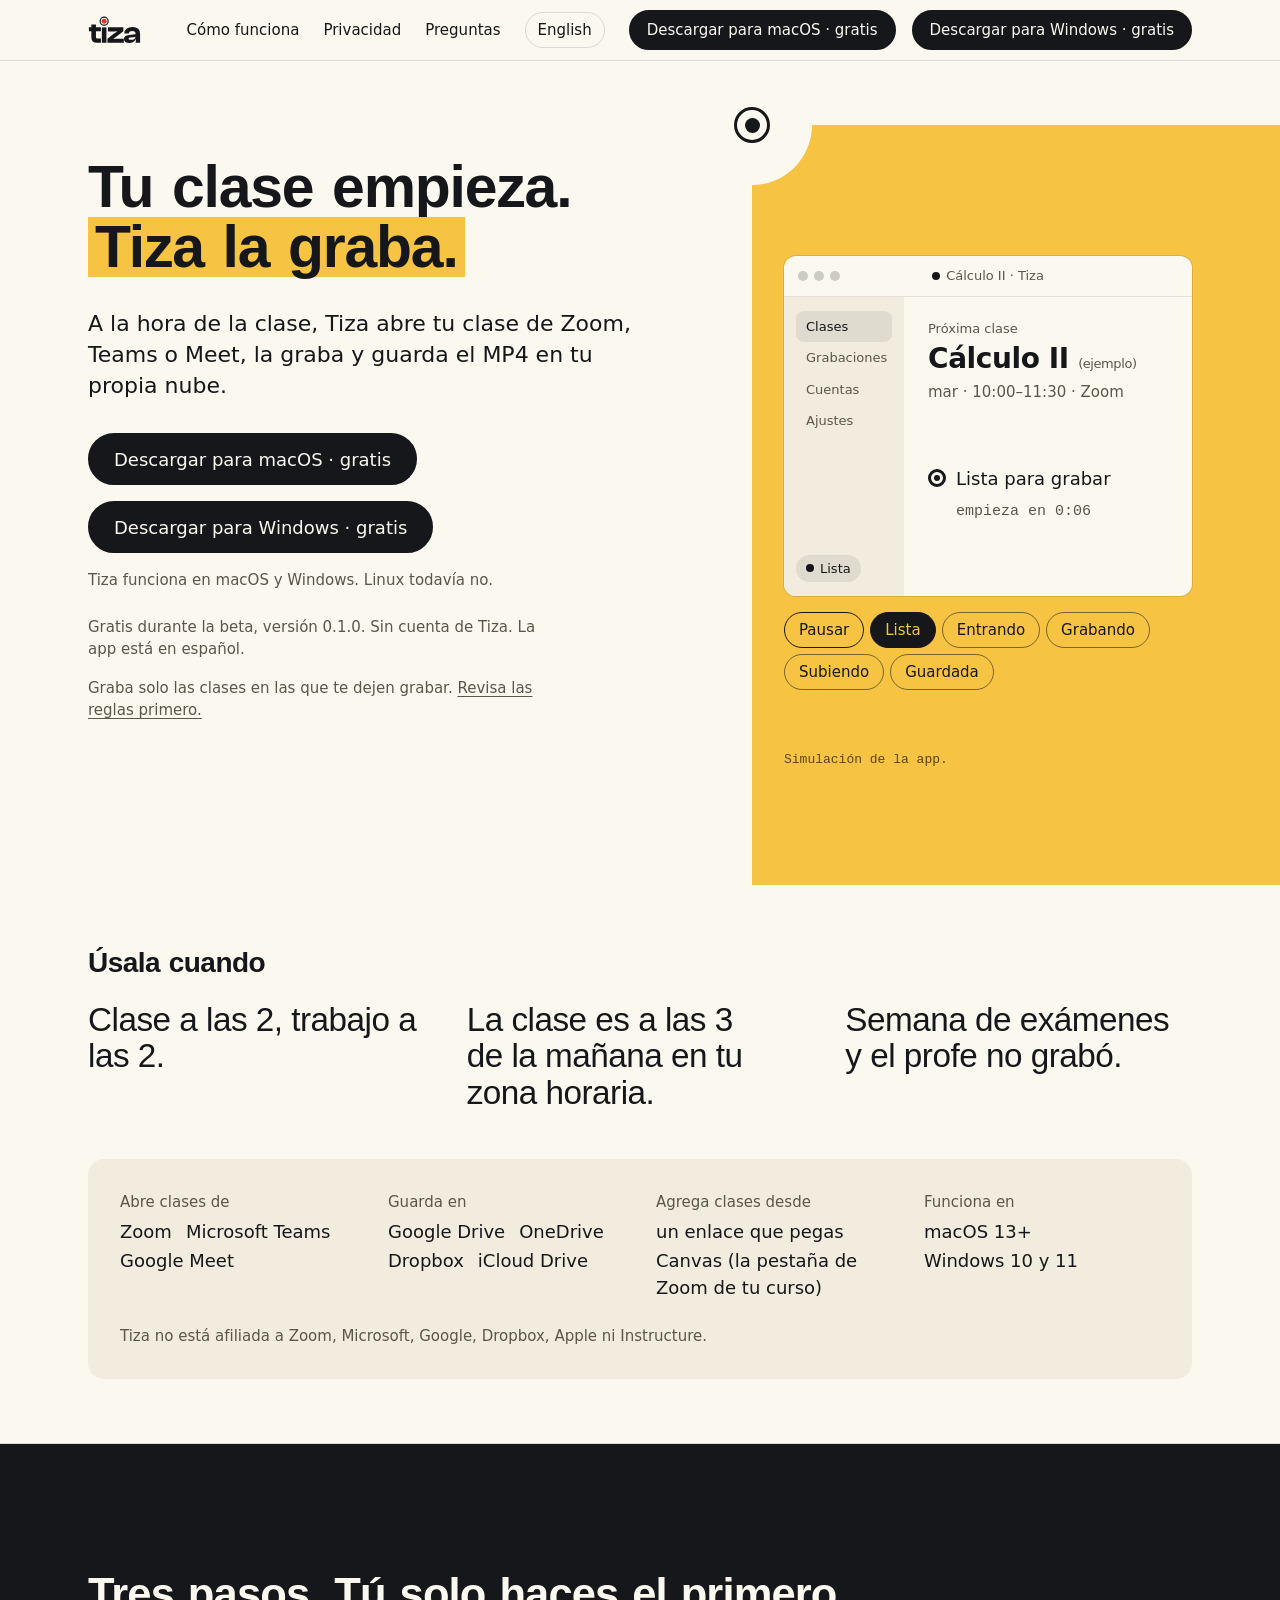
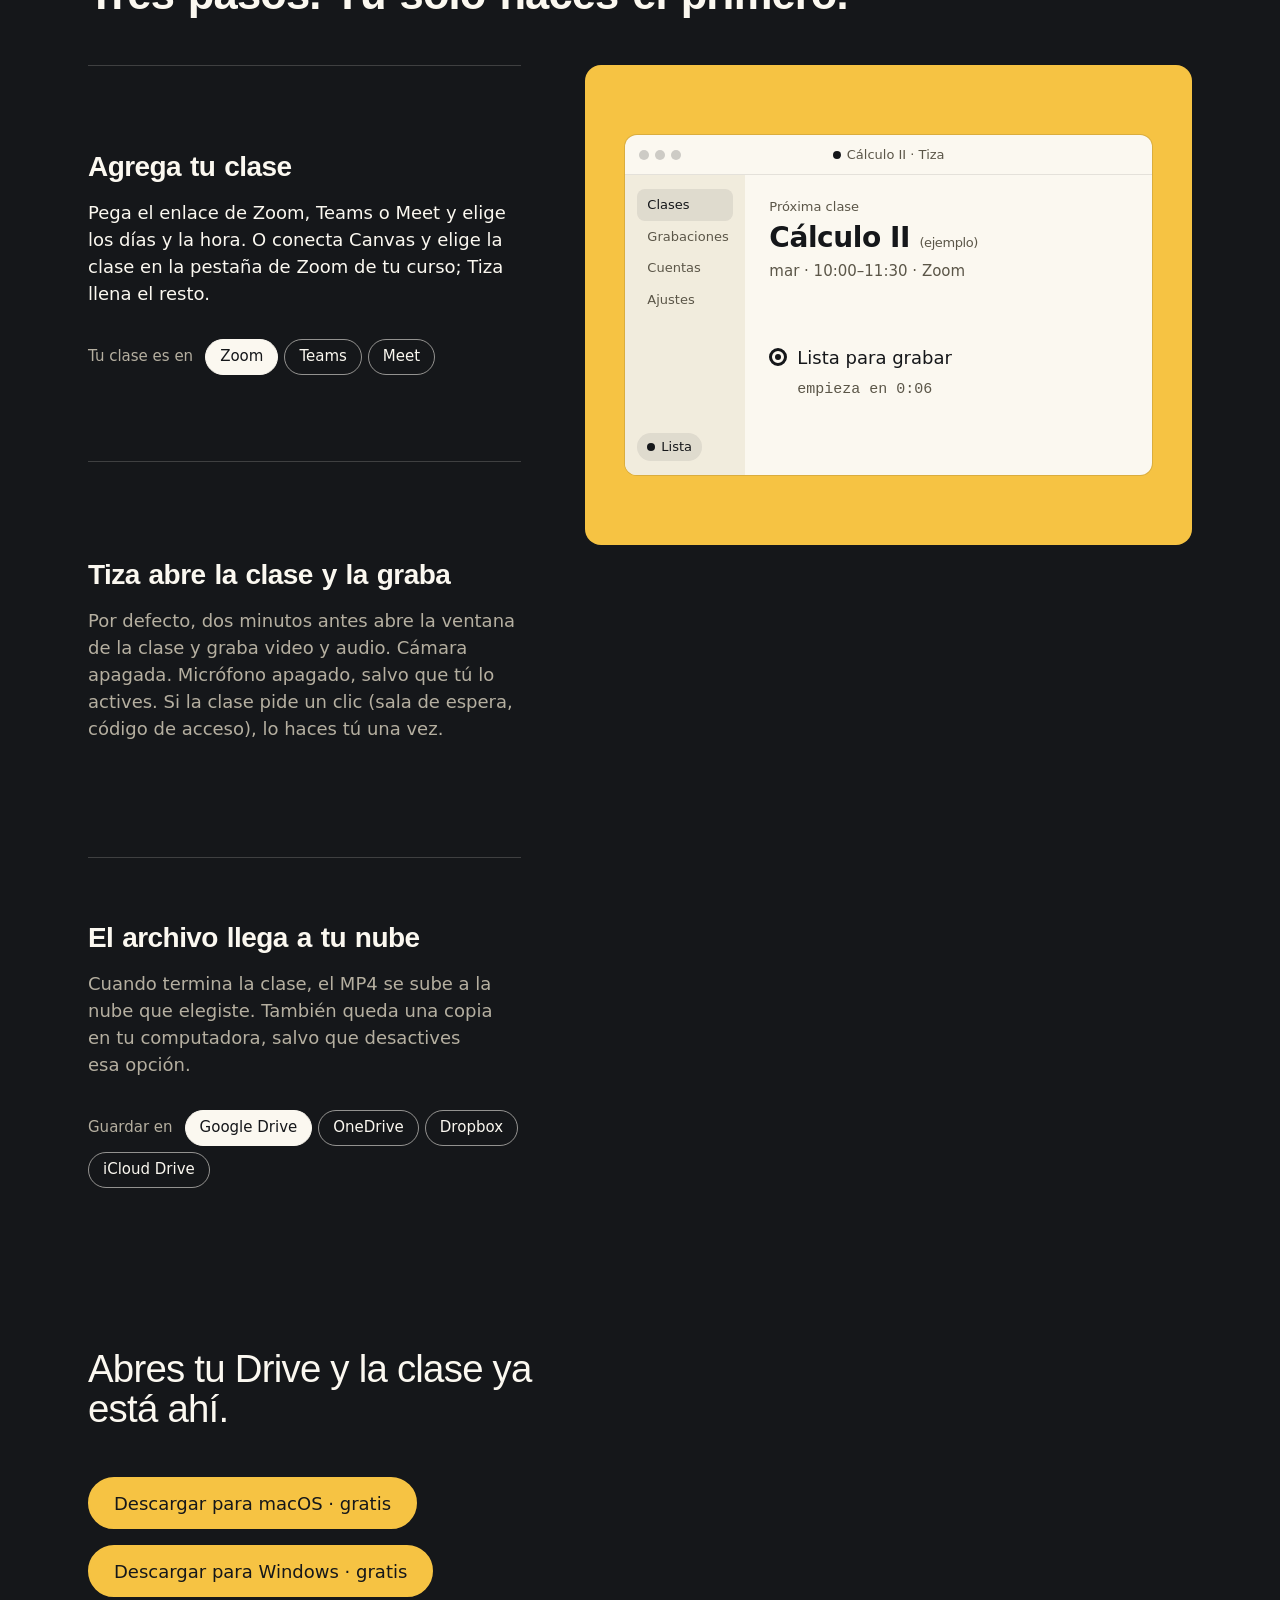
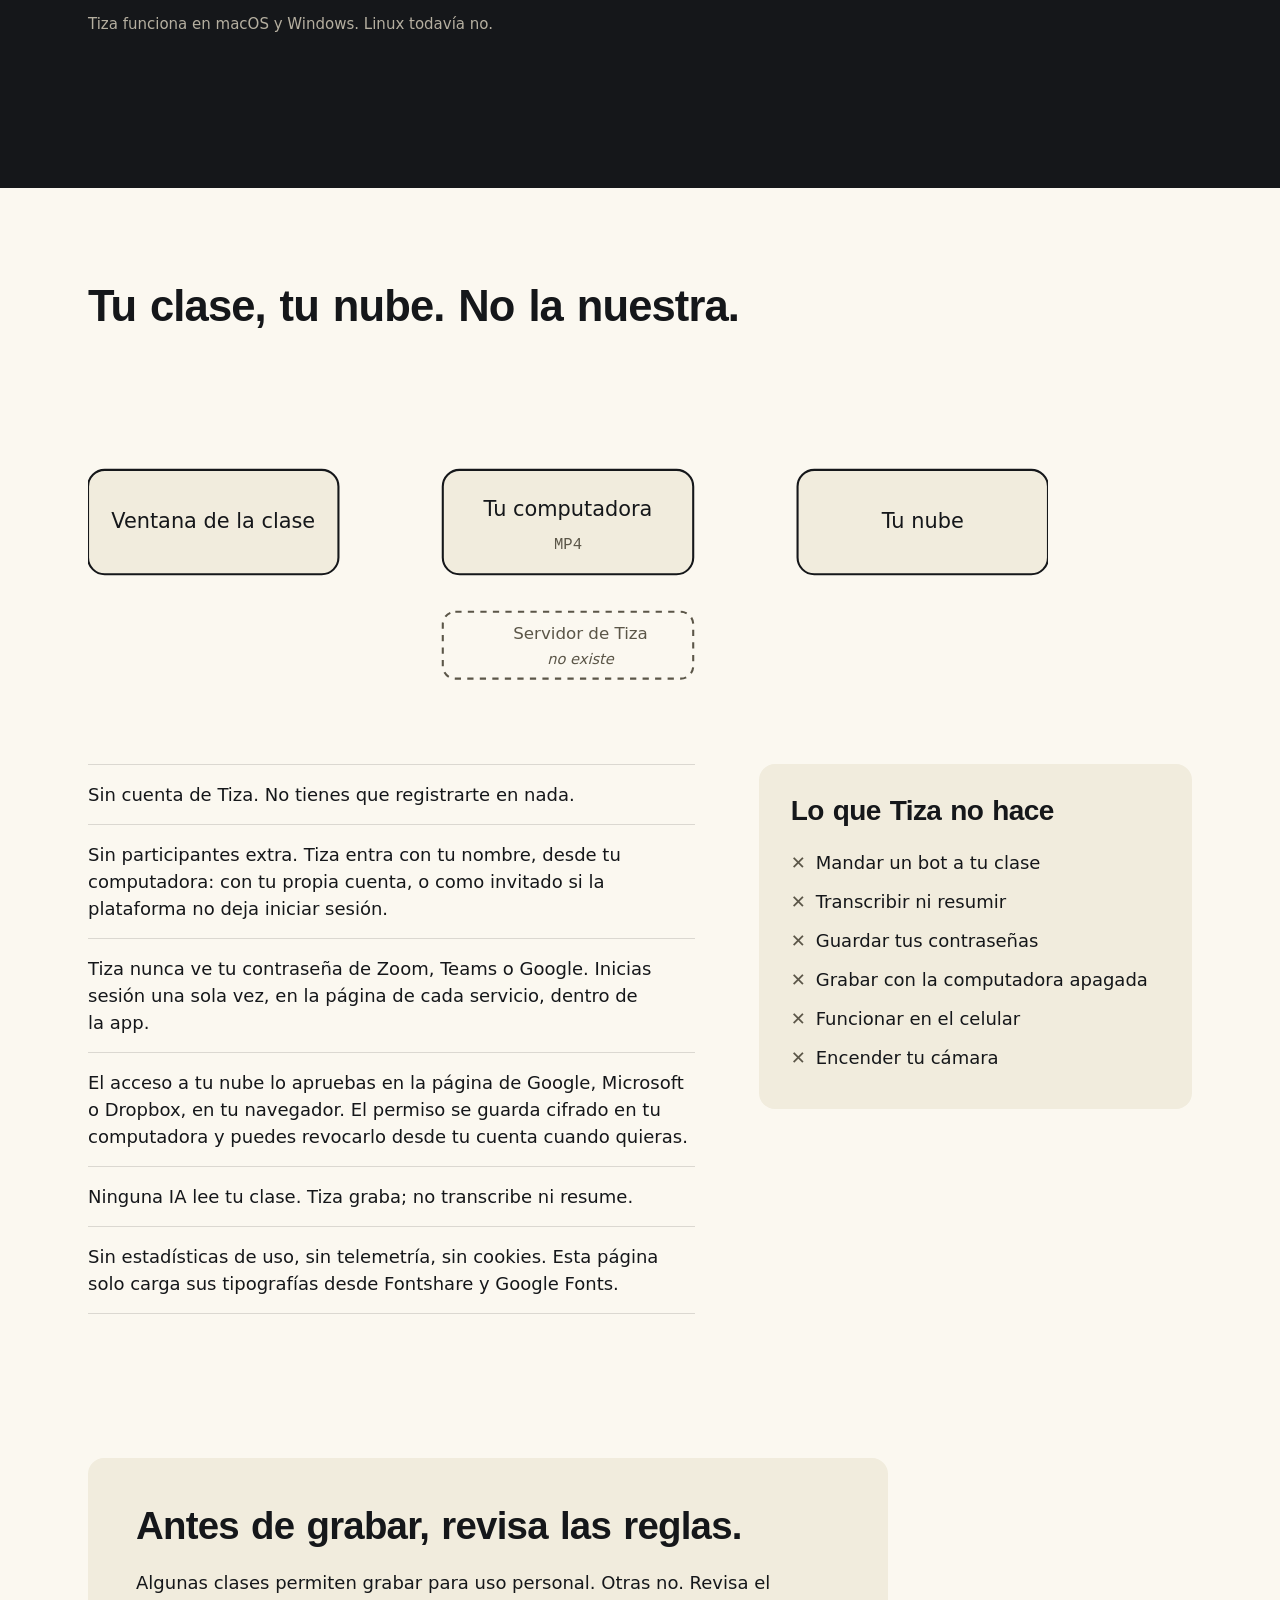
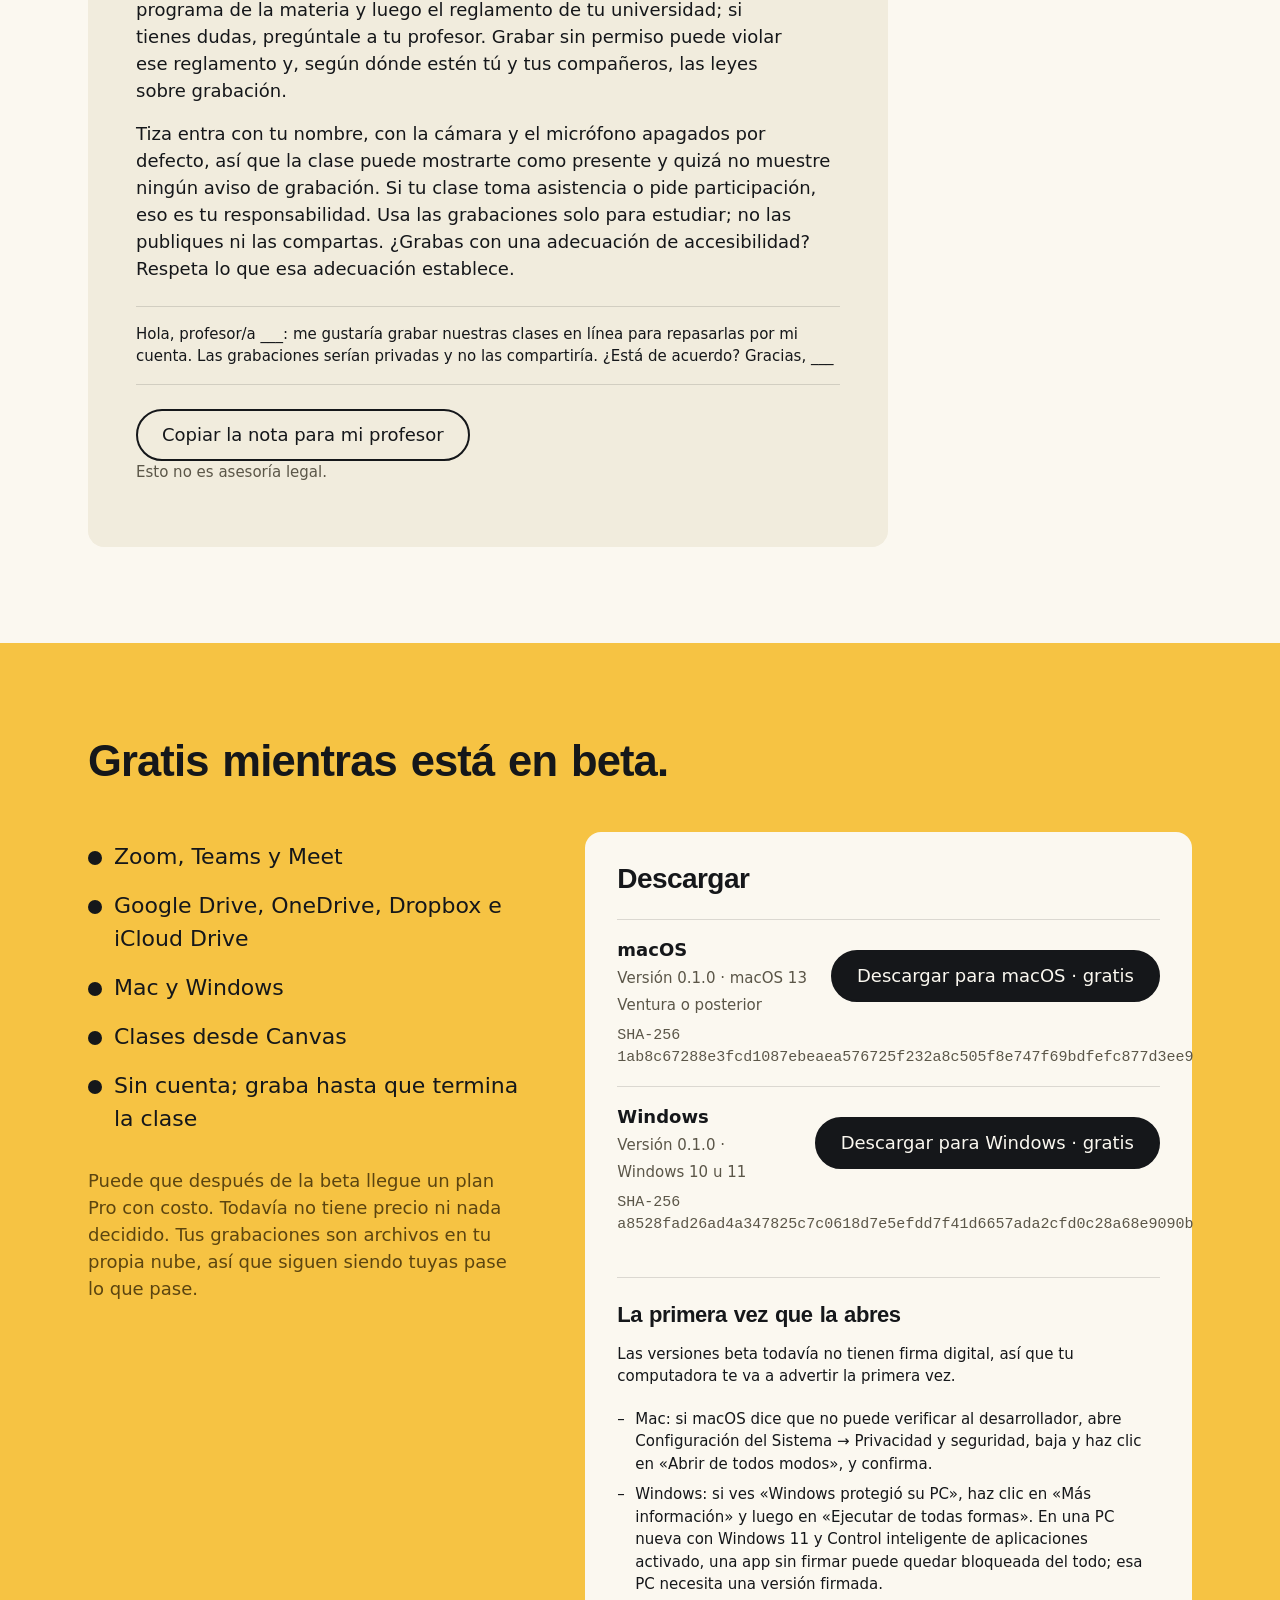
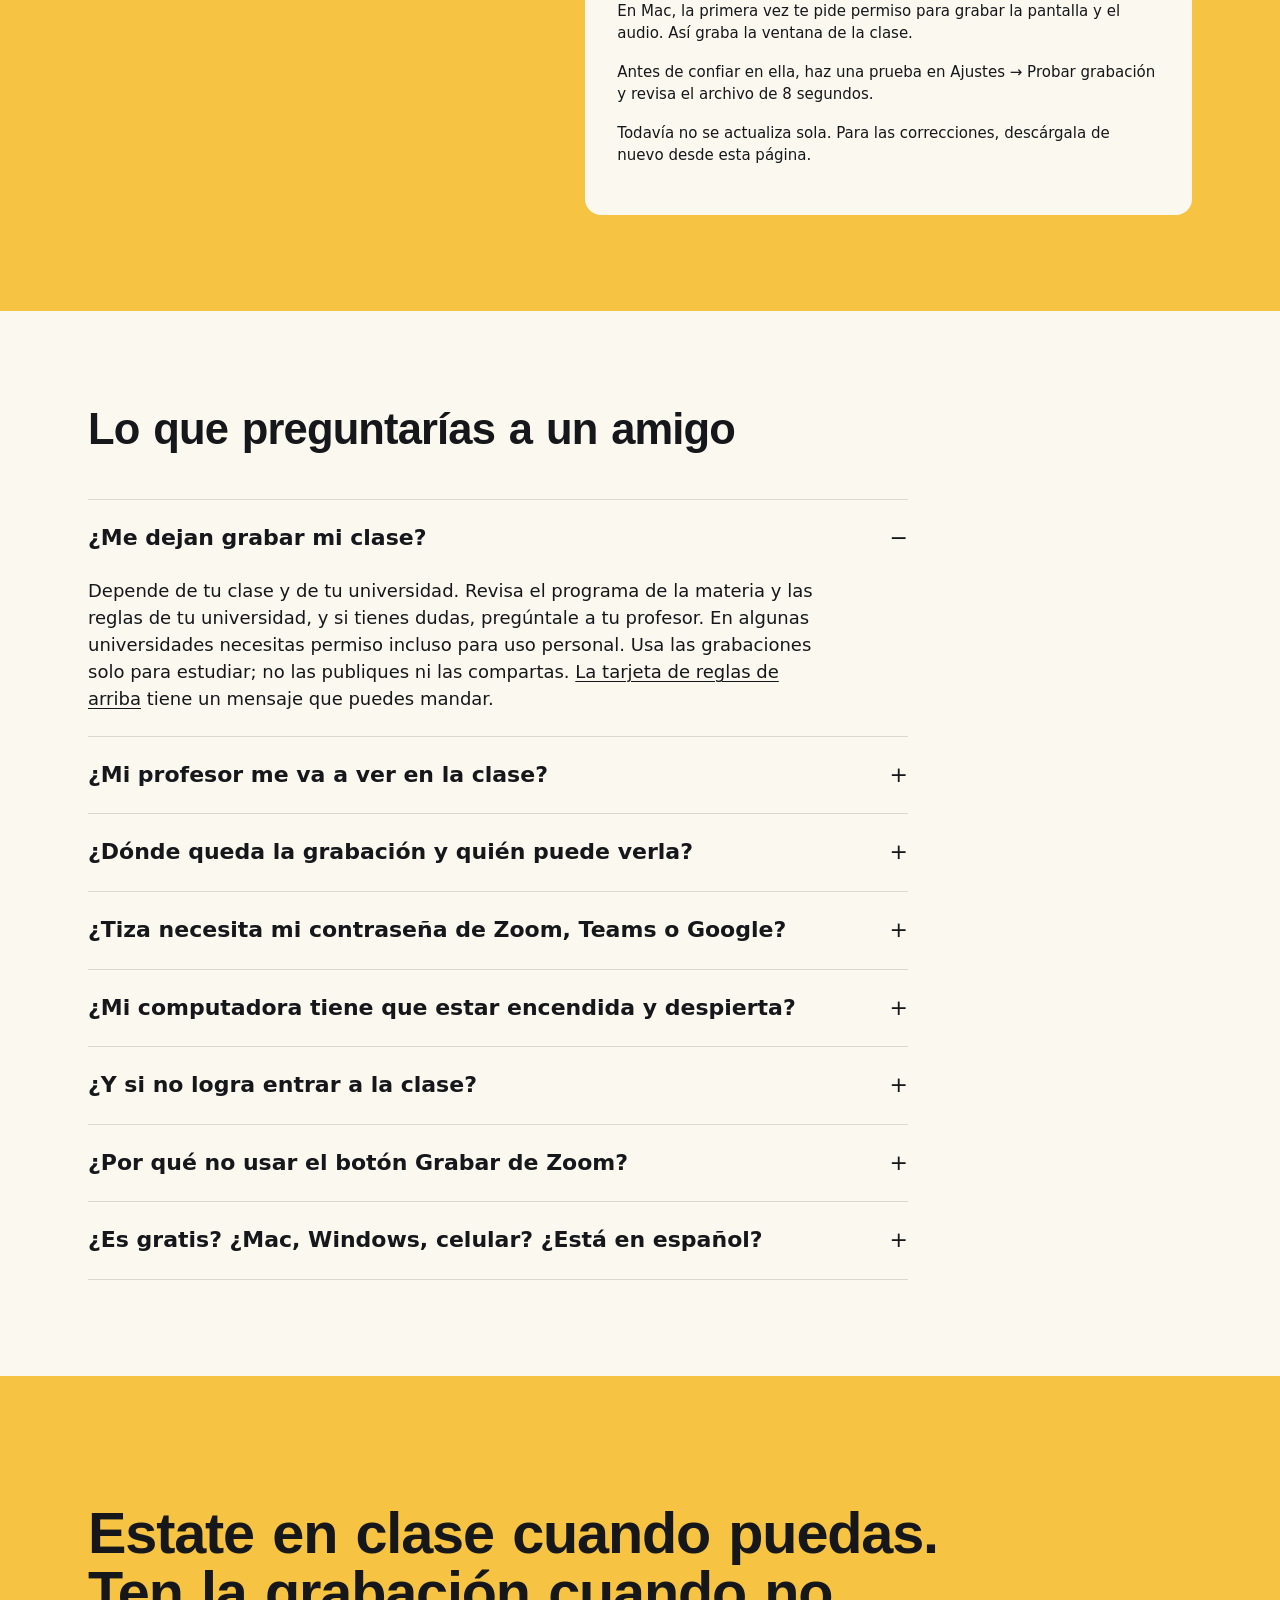
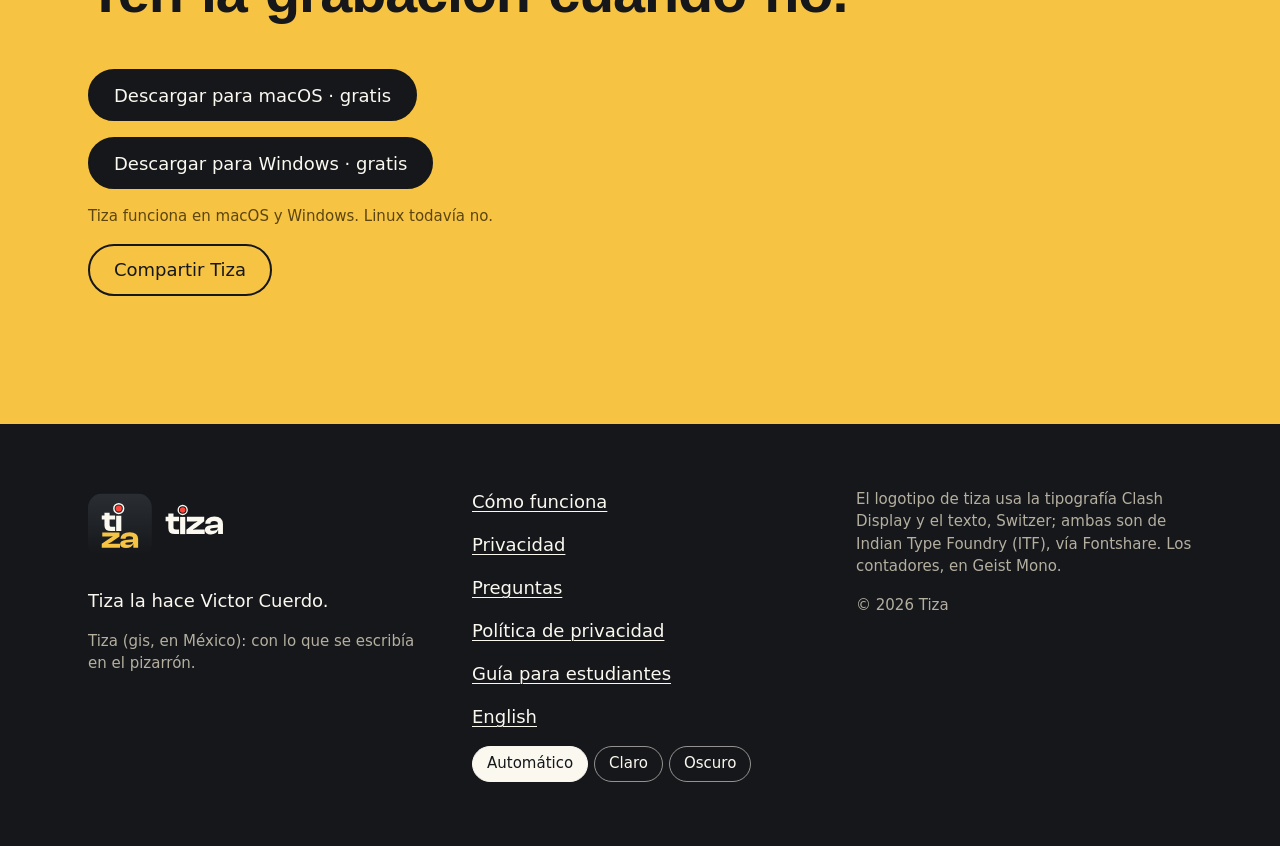
==== commit 4a5f266d: "Site for Tiza 0.1.0 (from tiza-app cf83fa8)" ====
--- a/es/index.html
+++ b/es/index.html
@@ -374,7 +374,7 @@
   </div>
 </footer>
 
-<script id="config" type="application/json">{"version":"0.1.0","_comment":"Publishing config for the landing page. Rendered into the HTML by site/build.mjs (so links work without JS) and read by app.js. Version comes from package.json.","siteUrl":"https://techspot-2025.github.io/tiza","downloads":{"mac":{"url":"https://github.com/TechSpot-2025/tiza/releases/download/v0.1.0/Tiza-0.1.0-mac-universal.dmg","sha256":"1ab8c67288e3fcd1087ebeaea576725f232a8c505f8e747f69bdfefc877d3ee9"},"win":{"url":"https://github.com/TechSpot-2025/tiza/releases/download/v0.1.0/Tiza-0.1.0-win-x64.exe","sha256":"a8528fad26ad4a347825c7c0618d7e5efdd7f41d6657ada2cfd0c28a68e9090b"}},"signed":false,"contactEmail":"victor.cuerdo@me.com"}</script>
+<script id="config" type="application/json">{"version":"0.1.0","_comment":"Publishing config for the landing page. Rendered into the HTML by site/build.mjs (so links work without JS) and read by app.js. Version comes from package.json.","siteUrl":"https://techspot-2025.github.io/tiza","downloads":{"mac":{"url":"https://github.com/TechSpot-2025/tiza/releases/download/v0.1.0/Tiza-0.1.0-mac-universal.dmg","sha256":"1ab8c67288e3fcd1087ebeaea576725f232a8c505f8e747f69bdfefc877d3ee9"},"win":{"url":"https://github.com/TechSpot-2025/tiza/releases/download/v0.1.0/Tiza-0.1.0-win-x64.exe","sha256":"a8528fad26ad4a347825c7c0618d7e5efdd7f41d6657ada2cfd0c28a68e9090b"}},"signed":false,"contactEmail":""}</script>
 <script id="i18n" type="application/json">{"lang":"es","alt_lang_label":"English","alt_lang_aria":"Read this page in English","meta_title":"Tiza: graba tu clase en línea a su hora","meta_desc":"App gratis para Mac y Windows, hecha para estudiantes. Agrega tu clase de Zoom, Teams o Meet una vez; a su hora Tiza la abre, la graba y guarda el MP4 en tu propia nube.","skip":"Ir al contenido","nav_how":"Cómo funciona","nav_privacy":"Privacidad","nav_faq":"Preguntas","nav_aria":"Navegación principal","logo_alt":"tiza","cta_mac":"Descargar para macOS · gratis","cta_win":"Descargar para Windows · gratis","cta_other_mac":"También para macOS","cta_other_win":"También para Windows","cta_mobile":"Enviarlo a mi computadora","cta_mobile_note":"Tiza es una app para Mac y Windows. No hay versión para celular.","cta_mobile_copied":"Enlace copiado. Ábrelo en tu computadora.","cta_mobile_fail":"Copia la dirección de esta página y ábrela en tu computadora.","hero_lead":"A la hora de la clase, Tiza abre tu clase de Zoom, Teams o Meet, la graba y guarda el MP4 en tu propia nube.","hero_micro":"Gratis durante la beta, versión 0.1.0. Sin cuenta de Tiza. La app está en español.","hero_rules":"Graba solo las clases en las que te dejen grabar. <a href=\"#rules\">Revisa las reglas primero.</a>","demo_caption":"Simulación de la app.","demo_title":"Cálculo II · Tiza","demo_side_classes":"Clases","demo_side_recordings":"Grabaciones","demo_side_accounts":"Cuentas","demo_side_settings":"Ajustes","demo_next":"Próxima clase","demo_class":"Cálculo II","demo_example":"ejemplo","demo_when":"mar · 10:00–11:30","demo_st_ready":"Lista para grabar","demo_st_countdown":"empieza en","demo_st_joining":"Abriendo la clase…","demo_st_recording":"Grabando","demo_st_uploading":"Subiendo a {cloud}","demo_st_uploading_icloud":"Copiando a tu carpeta de iCloud Drive","demo_st_saved":"Guardada en {cloud}","demo_st_saved_icloud":"Copiada a iCloud Drive","demo_file":"Cálculo II · 2026-10-29.mp4","demo_pill_ready":"Lista","demo_pill_rec":"Grabando","demo_pill_done":"Guardada","demo_ctl_ready":"Lista","demo_ctl_joining":"Entrando","demo_ctl_recording":"Grabando","demo_ctl_uploading":"Subiendo","demo_ctl_saved":"Guardada","demo_stopped":"Reproducción automática desactivada. Elige un estado o pulsa Reproducir.","when_h2":"Úsala cuando","when_1":"Clase a las 2, trabajo a las 2.","when_2":"La clase es a las 3 de la mañana en tu zona horaria.","when_3":"Semana de exámenes y el profe no grabó.","works_opens":"Abre clases de","works_opens_v":"Zoom · Microsoft Teams · Google Meet","works_saves":"Guarda en","works_saves_v":"Google Drive · OneDrive · Dropbox · iCloud Drive","works_adds":"Agrega clases desde","works_adds_v":"un enlace que pegas · Canvas (la pestaña de Zoom de tu curso)","works_runs":"Funciona en","works_runs_v":"macOS 13+ · Windows 10 y 11","works_note":"Tiza no está afiliada a Zoom, Microsoft, Google, Dropbox, Apple ni Instructure.","how_h2":"Tres pasos. Tú solo haces el primero.","step1_t":"Agrega tu clase","step1_b":"Pega el enlace de Zoom, Teams o Meet y elige los días y la hora. O conecta Canvas y elige la clase en la pestaña de Zoom de tu curso; Tiza llena el resto.","step2_t":"Tiza abre la clase y la graba","step2_b":"Por defecto, dos minutos antes abre la ventana de la clase y graba video y audio. Cámara apagada. Micrófono apagado, salvo que tú lo actives. Si la clase pide un clic (sala de espera, código de acceso), lo haces tú una vez.","step3_t":"El archivo llega a tu nube","step3_b":"Cuando termina la clase, el MP4 se sube a la nube que elegiste. También queda una copia en tu computadora, salvo que desactives esa opción.","how_outcome":"Abres tu Drive y la clase ya está ahí.","sel_platform":"Tu clase es en","sel_cloud":"Guardar en","cloud_h2":"Tu clase, tu nube. No la nuestra.","d_class":"Ventana de la clase","d_pc":"Tu computadora","d_pc_sub":"MP4","d_cloud":"Tu nube","d_server":"Servidor de Tiza","d_server_sub":"no existe","d_aria":"Diagrama: la ventana de la clase se graba en tu computadora como MP4 y se sube directo a tu nube. No hay ningún servidor de Tiza en medio.","cloud_1":"Sin cuenta de Tiza. No tienes que registrarte en nada.","cloud_2":"Sin participantes extra. Tiza entra con tu nombre, desde tu computadora: con tu propia cuenta, o como invitado si la plataforma no deja iniciar sesión.","cloud_3":"Tiza nunca ve tu contraseña de Zoom, Teams o Google. Inicias sesión una sola vez, en la página de cada servicio, dentro de la app.","cloud_4":"El acceso a tu nube lo apruebas en la página de Google, Microsoft o Dropbox, en tu navegador. El permiso se guarda cifrado en tu computadora y puedes revocarlo desde tu cuenta cuando quieras.","cloud_5":"Ninguna IA lee tu clase. Tiza graba; no transcribe ni resume.","cloud_6":"Sin estadísticas de uso, sin telemetría, sin cookies. Esta página solo carga sus tipografías desde Fontshare y Google Fonts.","dont_h3":"Lo que Tiza no hace","dont_1":"Mandar un bot a tu clase","dont_2":"Transcribir ni resumir","dont_3":"Guardar tus contraseñas","dont_4":"Grabar con la computadora apagada","dont_5":"Funcionar en el celular","dont_6":"Encender tu cámara","rules_h2":"Antes de grabar, revisa las reglas.","rules_p1":"Algunas clases permiten grabar para uso personal. Otras no. Revisa el programa de la materia y luego el reglamento de tu universidad; si tienes dudas, pregúntale a tu profesor. Grabar sin permiso puede violar ese reglamento y, según dónde estén tú y tus compañeros, las leyes sobre grabación.","rules_p2":"Tiza entra con tu nombre, con la cámara y el micrófono apagados por defecto, así que la clase puede mostrarte como presente y quizá no muestre ningún aviso de grabación. Si tu clase toma asistencia o pide participación, eso es tu responsabilidad. Usa las grabaciones solo para estudiar; no las publiques ni las compartas. ¿Grabas con una adecuación de accesibilidad? Respeta lo que esa adecuación establece.","rules_btn":"Copiar la nota para mi profesor","rules_copied":"Copiado. Pégalo en un correo.","rules_copy_fail":"No se pudo copiar. Selecciona el texto de arriba.","rules_template":"Hola, profesor/a ___: me gustaría grabar nuestras clases en línea para repasarlas por mi cuenta. Las grabaciones serían privadas y no las compartiría. ¿Está de acuerdo? Gracias, ___","rules_fine":"Esto no es asesoría legal.","beta_h2":"Gratis mientras está en beta.","beta_1":"Zoom, Teams y Meet","beta_2":"Google Drive, OneDrive, Dropbox e iCloud Drive","beta_3":"Mac y Windows","beta_4":"Clases desde Canvas","beta_5":"Sin cuenta; graba hasta que termina la clase","beta_pro":"Puede que después de la beta llegue un plan Pro con costo. Todavía no tiene precio ni nada decidido. Tus grabaciones son archivos en tu propia nube, así que siguen siendo tuyas pase lo que pase.","dl_h3":"Descargar","dl_version":"Versión","dl_min_mac":"macOS 13 Ventura o posterior","dl_min_win":"Windows 10 u 11","dl_unpublished":"La beta todavía no está disponible. Vuelve pronto.","dl_notify":"Avísame por correo cuando salga","dl_notify_subject":"Avísame cuando salga la beta de Tiza","dl_sha":"SHA-256","dl_first_h4":"La primera vez que la abres","dl_signing":"Las versiones beta todavía no tienen firma digital, así que tu computadora te va a advertir la primera vez.","dl_mac_steps":"Mac: si macOS dice que no puede verificar al desarrollador, abre Configuración del Sistema → Privacidad y seguridad, baja y haz clic en «Abrir de todos modos», y confirma.","dl_win_steps":"Windows: si ves «Windows protegió su PC», haz clic en «Más información» y luego en «Ejecutar de todas formas».","dl_sac":"En una PC nueva con Windows 11 y Control inteligente de aplicaciones activado, una app sin firmar puede quedar bloqueada del todo; esa PC necesita una versión firmada.","dl_perm":"En Mac, la primera vez te pide permiso para grabar la pantalla y el audio. Así graba la ventana de la clase.","dl_update":"Todavía no se actualiza sola. Para las correcciones, descárgala de nuevo desde esta página.","dl_test":"Antes de confiar en ella, haz una prueba en Ajustes → Probar grabación y revisa el archivo de 8 segundos.","faq_h2":"Lo que preguntarías a un amigo","faq_1_q":"¿Me dejan grabar mi clase?","faq_1_a":"Depende de tu clase y de tu universidad. Revisa el programa de la materia y las reglas de tu universidad, y si tienes dudas, pregúntale a tu profesor. En algunas universidades necesitas permiso incluso para uso personal. Usa las grabaciones solo para estudiar; no las publiques ni las compartas. <a href=\"#rules\">La tarjeta de reglas de arriba</a> tiene un mensaje que puedes mandar.","faq_2_q":"¿Mi profesor me va a ver en la clase?","faq_2_a":"Sí. Tiza abre la clase con tu nombre (tu propia cuenta, o como invitado con tu nombre si Google Meet no deja iniciar sesión), con la cámara y el micrófono apagados por defecto. Si tu clase pasa lista o llama a participar, eso es tu responsabilidad.","faq_3_q":"¿Dónde queda la grabación y quién puede verla?","faq_3_a":"Un MP4 va a la nube que elijas: Google Drive, OneDrive, Dropbox o tu carpeta de iCloud Drive, que tu computadora sincroniza. Queda en tu cuenta: solo lo ves tú y quien tú decidas. No hay un servidor de Tiza en medio. También queda una copia en tu computadora, salvo que desactives esa opción. El espacio gratis en la nube se llena rápido; revisa cuánto te queda.","faq_4_q":"¿Tiza necesita mi contraseña de Zoom, Teams o Google?","faq_4_a":"No. Inicias sesión una vez dentro de la app, en la propia página de Zoom, Microsoft o Google, y la app recuerda esa sesión. Tiza nunca guarda tu contraseña. Para tu nube, apruebas el acceso en la página del proveedor, en tu navegador, y el permiso se guarda cifrado en tu computadora.","faq_5_q":"¿Mi computadora tiene que estar encendida y despierta?","faq_5_a":"Tiene que estar encendida y con Tiza abierta. Tiza puede abrirse al iniciar sesión y esperar en la barra de menús (Mac) o en la bandeja del sistema (Windows). Si puede quedarse dormida, activa «Despertar antes de clase» y Tiza la despierta unos minutos antes; en Mac te pide la contraseña de administrador cada vez que programa los próximos despertares, así que verás ese aviso de vez en cuando. Si está apagada o sin batería, Tiza no puede grabar, así que déjala conectada.","faq_6_q":"¿Y si no logra entrar a la clase?","faq_6_a":"Entra sola cuando puede. Con un código de acceso, una sala de espera o una sesión expirada, puede que tengas que intervenir una vez; la ventana de la clase se queda abierta para que hagas clic. Si cambia el enlace, abre la clase en Tiza y pega el nuevo. Las clases agregadas desde Canvas guardan el enlace de Zoom permanente del curso, no el enlace de un solo uso de Canvas. Haz la prueba de grabación en Ajustes antes de la primera clase real.","faq_7_q":"¿Por qué no usar el botón Grabar de Zoom?","faq_7_a":"Muchas veces solo el anfitrión puede grabar, y sus grabaciones en la nube quedan en su cuenta; algunas universidades las borran después de unas semanas. Tiza graba de tu lado, empieza sola a la hora de la clase y deja el archivo en tu nube. Si tu universidad ya publica todas las grabaciones, quizá no necesites Tiza.","faq_8_q":"¿Es gratis? ¿Mac, Windows, celular? ¿Está en español?","faq_8_a":"Gratis durante la beta; puede que más adelante haya un plan Pro, sin precio decidido. macOS 13 o posterior y Windows 10 u 11. No hay app para celular: grabar una clase necesita una computadora. La app está en español; esta página está en los dos idiomas.","share_btn":"Compartir Tiza","share_copied":"Enlace copiado.","share_text":"Tiza graba tu clase en línea a la hora de la clase y la guarda en tu propia nube.","foot_maker":"Tiza la hace Victor Cuerdo.","foot_contact":"Dudas, errores o ideas:","foot_privacy":"Política de privacidad","foot_privacy_note":"","foot_guide":"Guía para estudiantes","foot_name":"Tiza (gis, en México): con lo que se escribía en el pizarrón.","foot_theme_auto":"Automático","foot_theme_light":"Claro","foot_theme_dark":"Oscuro","foot_credit":"El logotipo de tiza usa la tipografía Clash Display y el texto, Switzer; ambas son de Indian Type Foundry (ITF), vía Fontshare. Los contadores, en Geist Mono.","foot_copy":"© 2026 Tiza","hero_h1_a":"Tu clase empieza.","hero_h1_b":"Tiza la graba.","demo_pause":"Pausar","demo_play":"Reproducir","demo_live_prefix":"Estado de la demo:","demo_win_aria":"Ventana principal de Tiza, simulada","works_aria":"Con qué funciona Tiza","final_h2_a":"Estate en clase cuando puedas.","final_h2_b":"Ten la grabación cuando no.","foot_guide_note":"","foot_home":"Inicio","linux_note":"Tiza funciona en macOS y Windows. Linux todavía no.","theme_aria":"Tema","alt_lang_short":"EN","nav_footer":"Pie de página","demo_ctl_aria":"Controles de la demo","dl_unpublished_short":"La beta todavía no está disponible. Detalles abajo."}</script>
 <script src="../app.js" defer></script>
 </body>
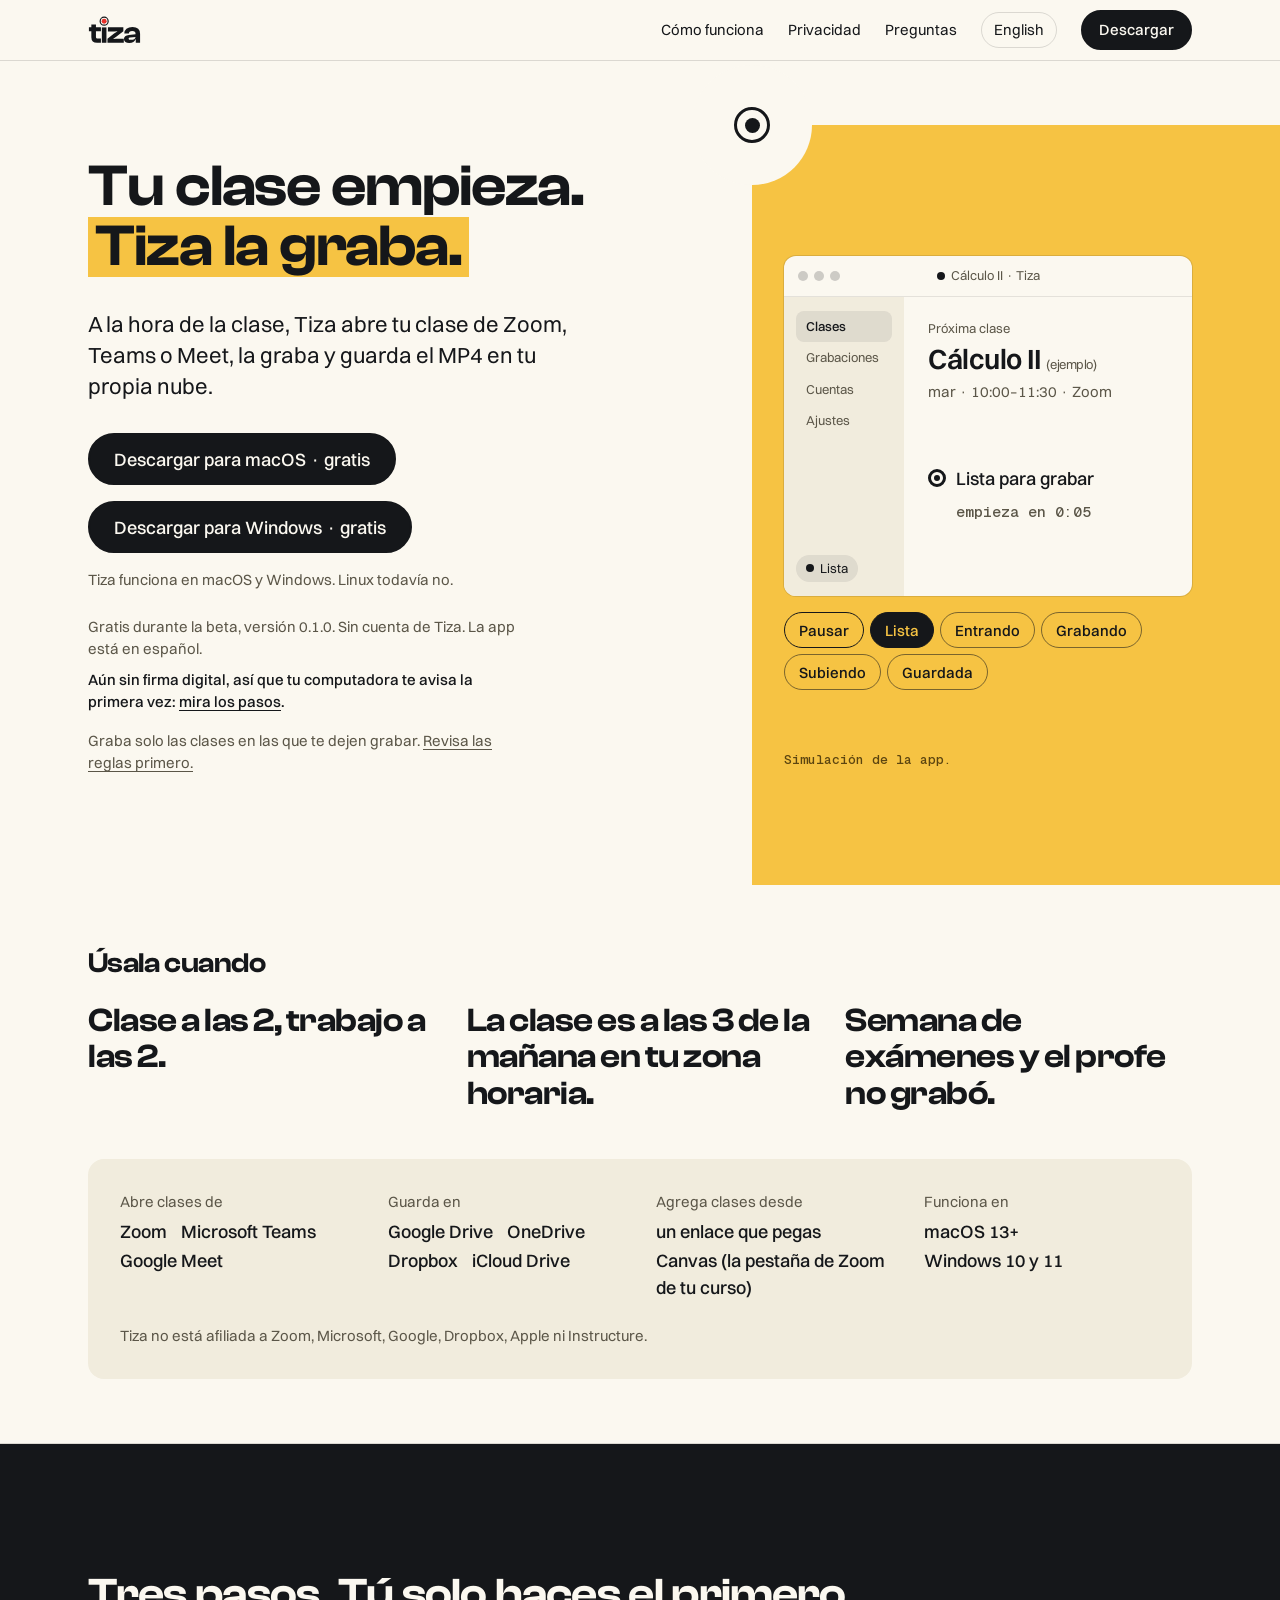
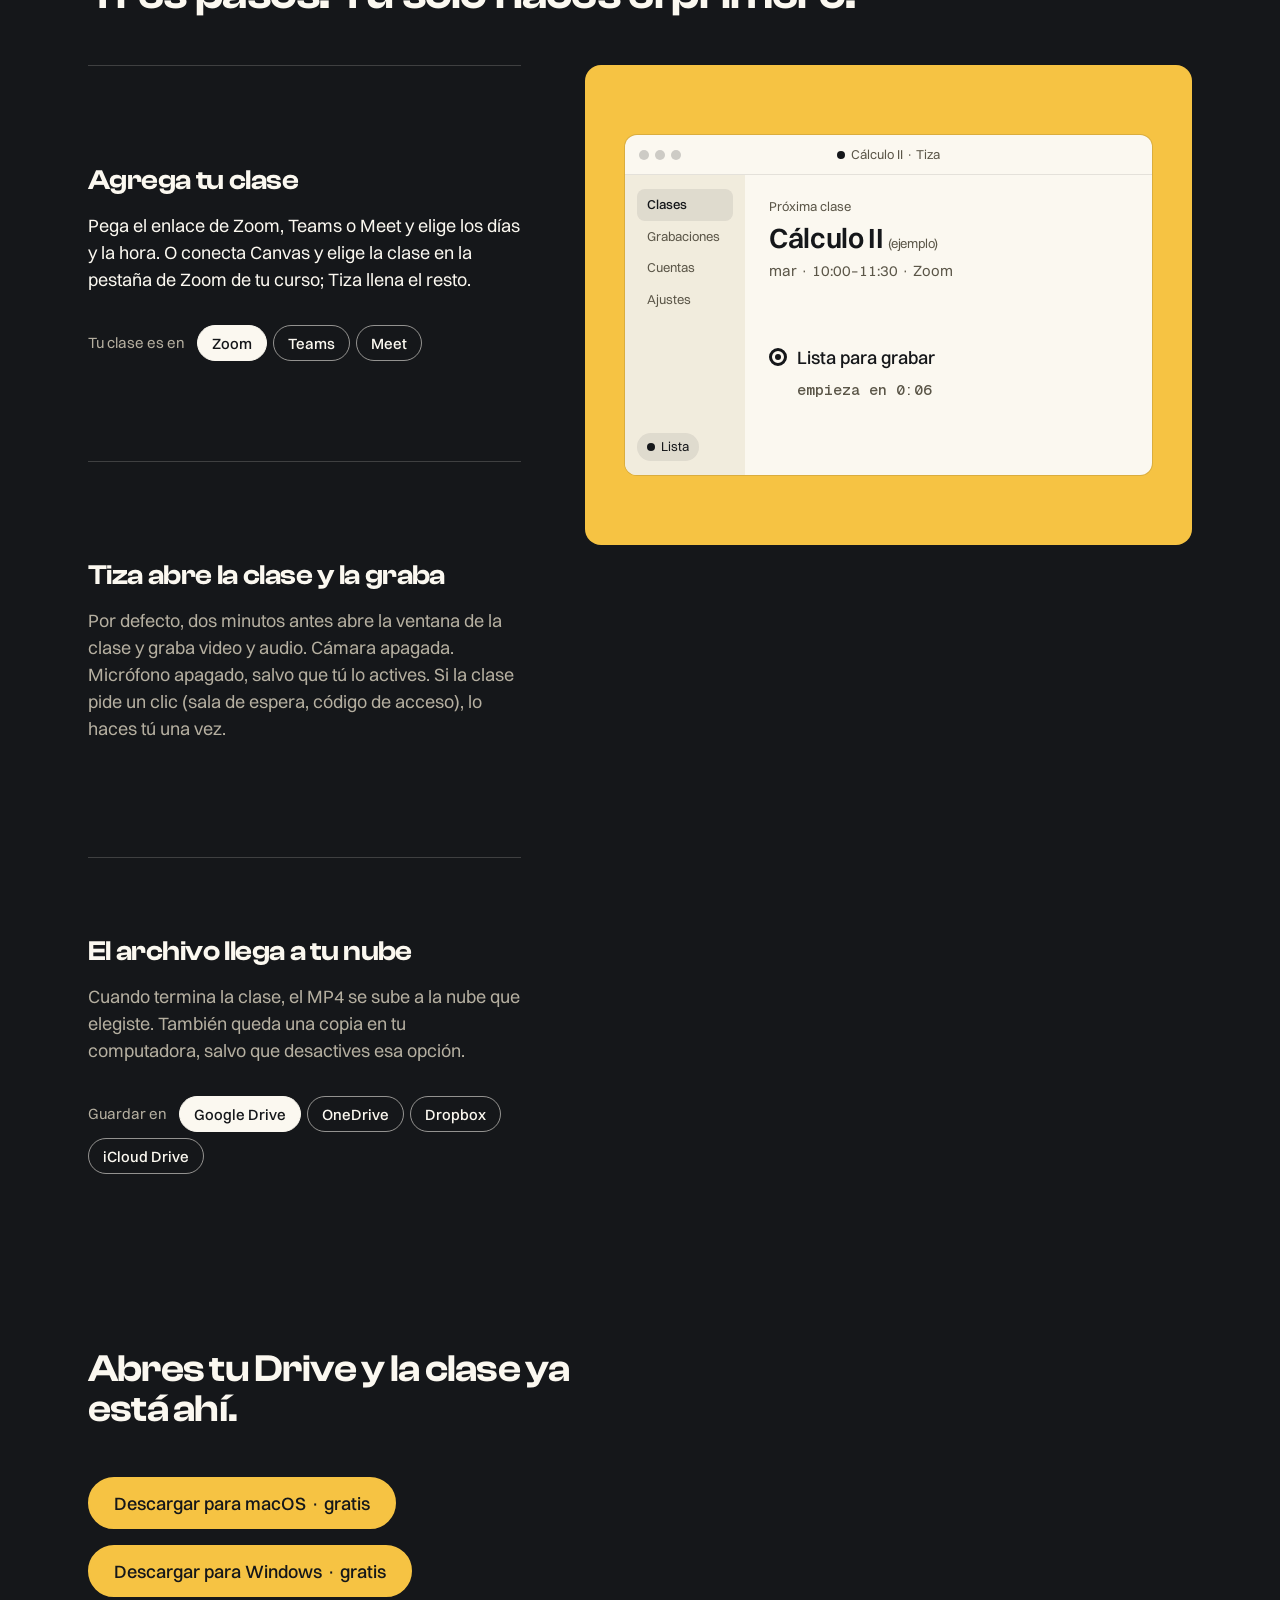
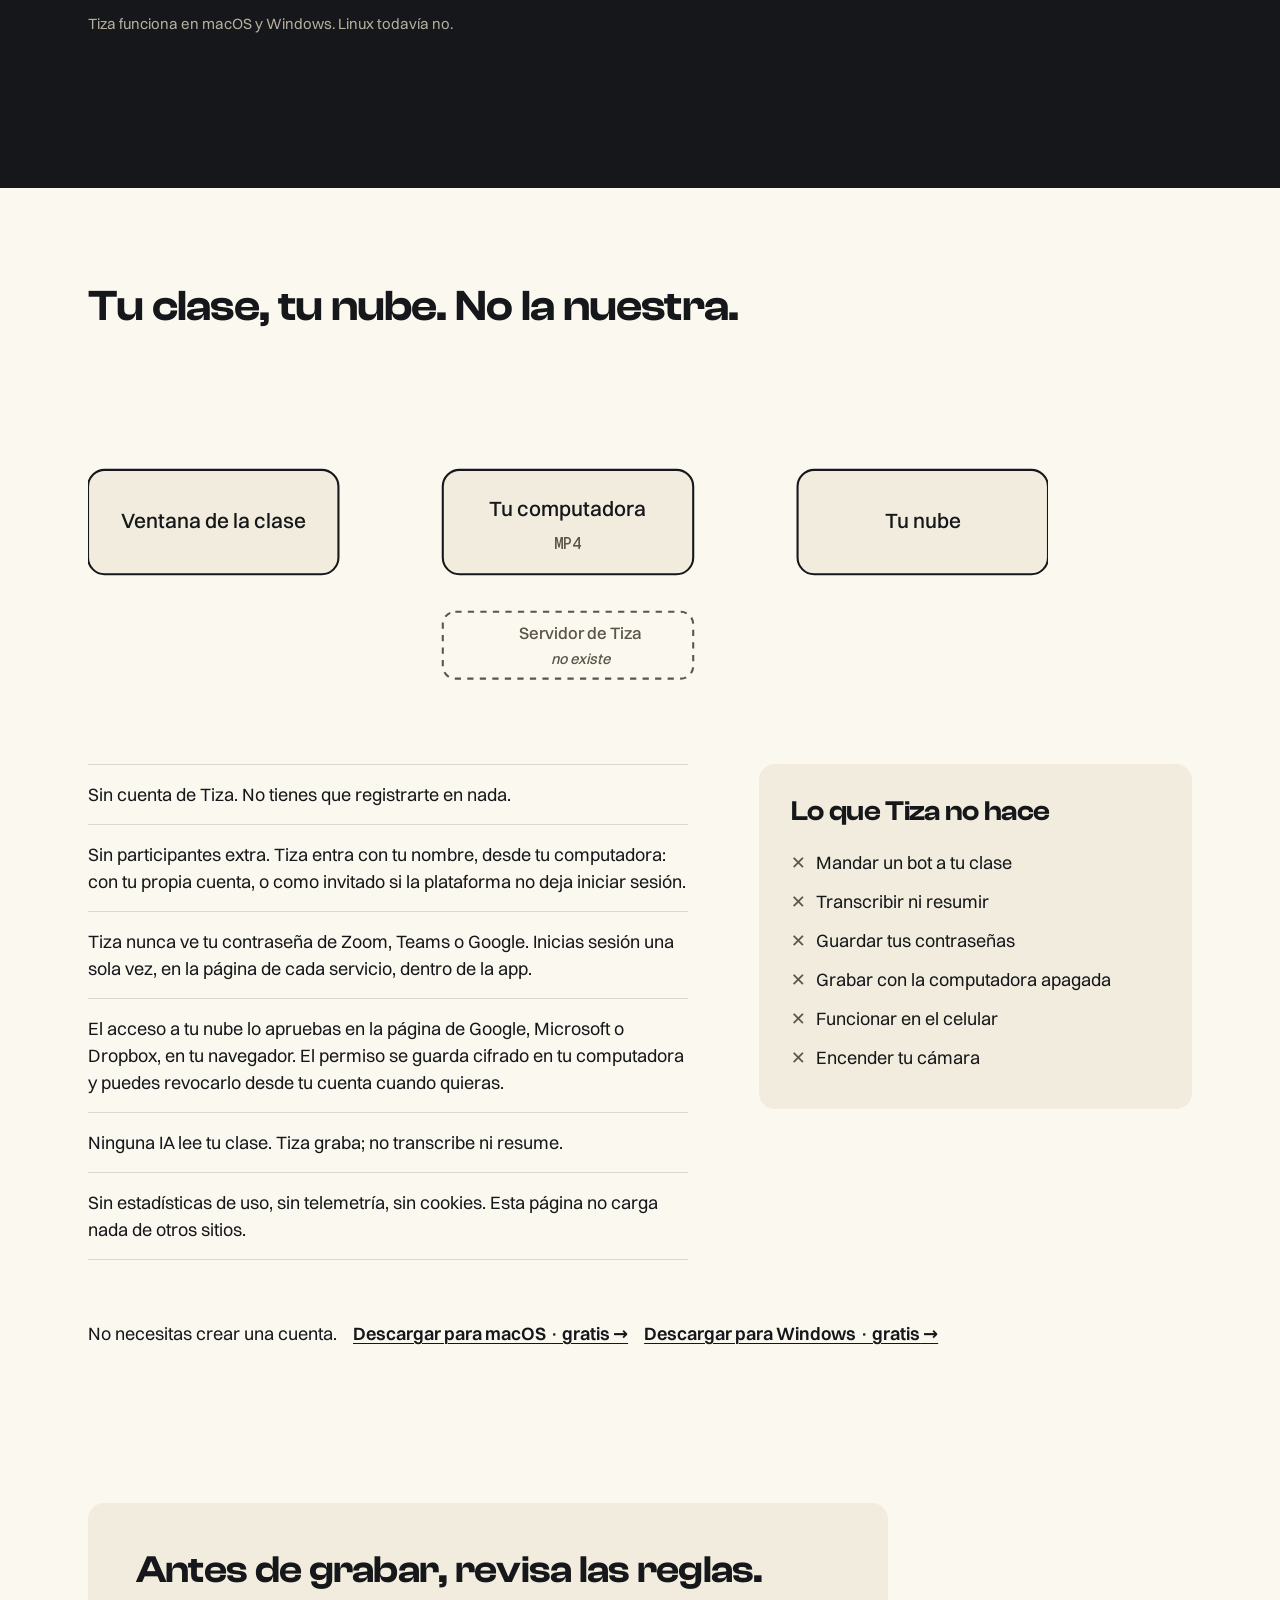
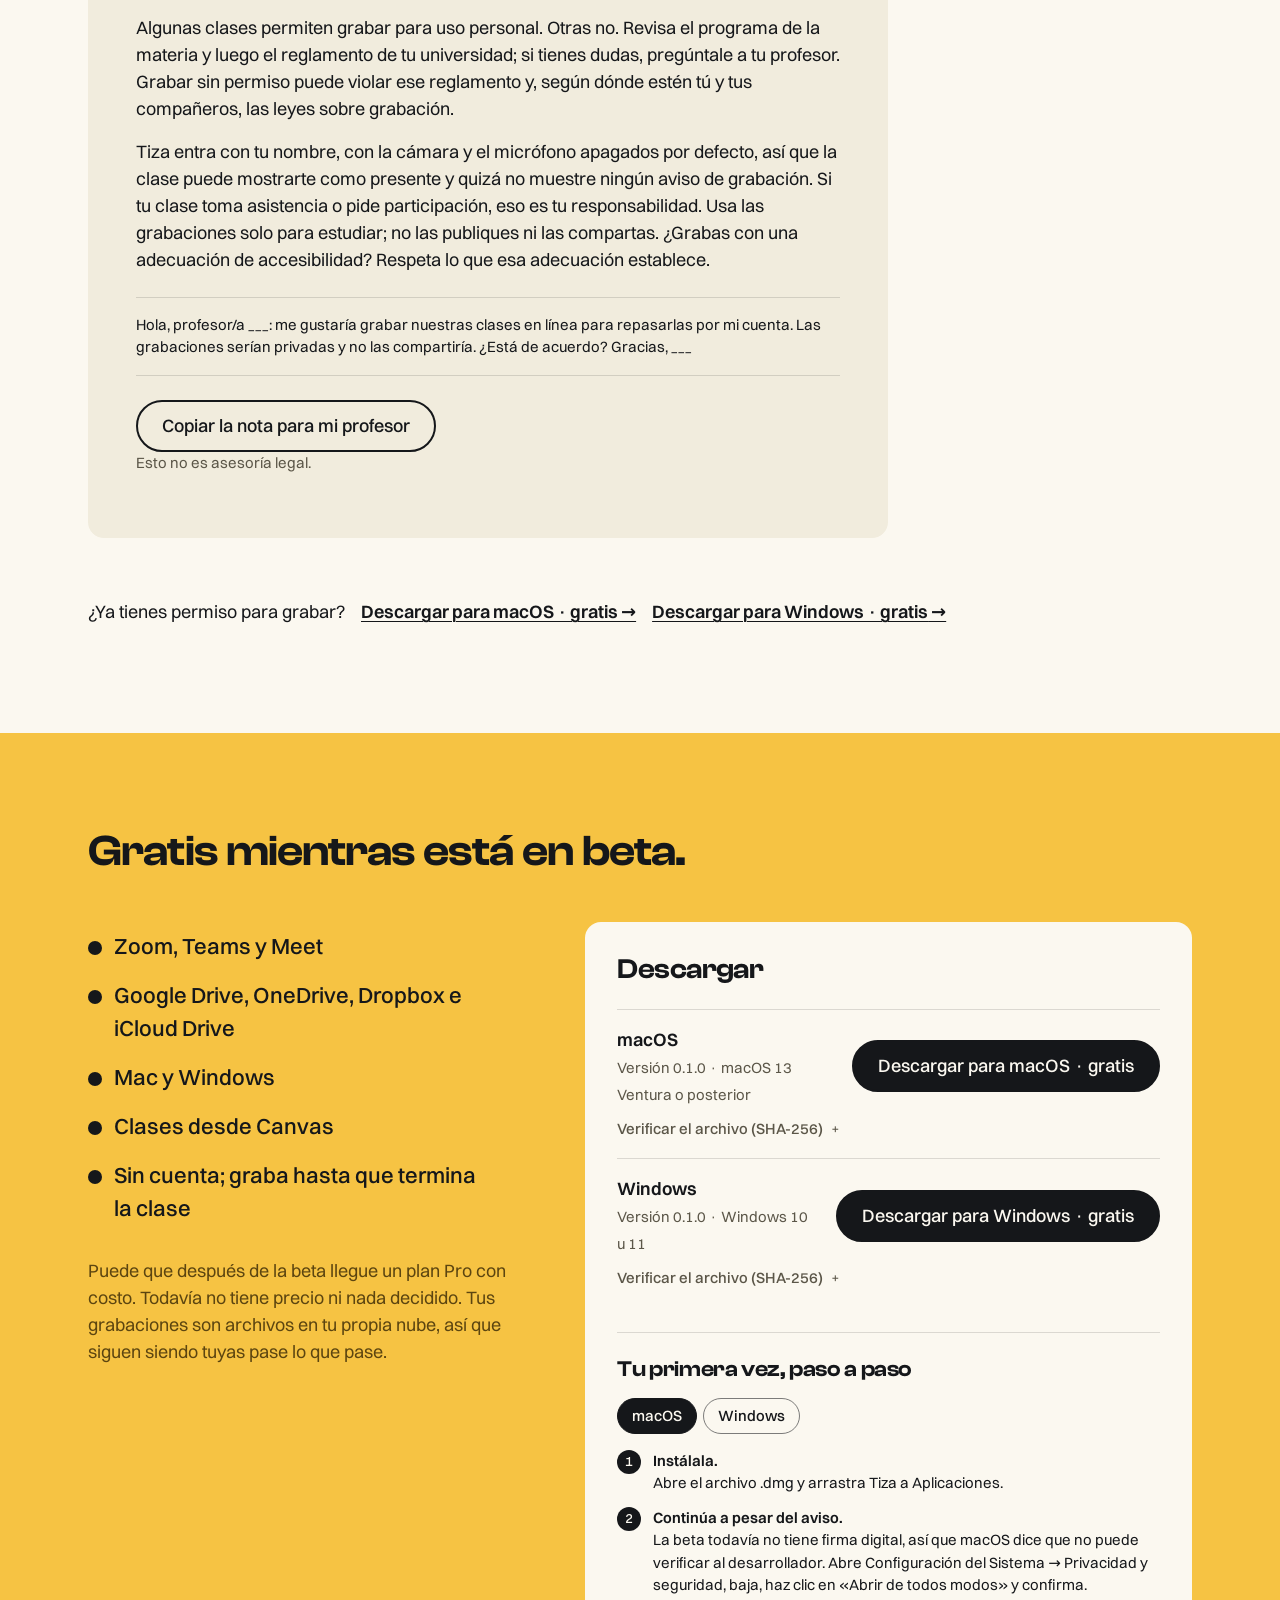
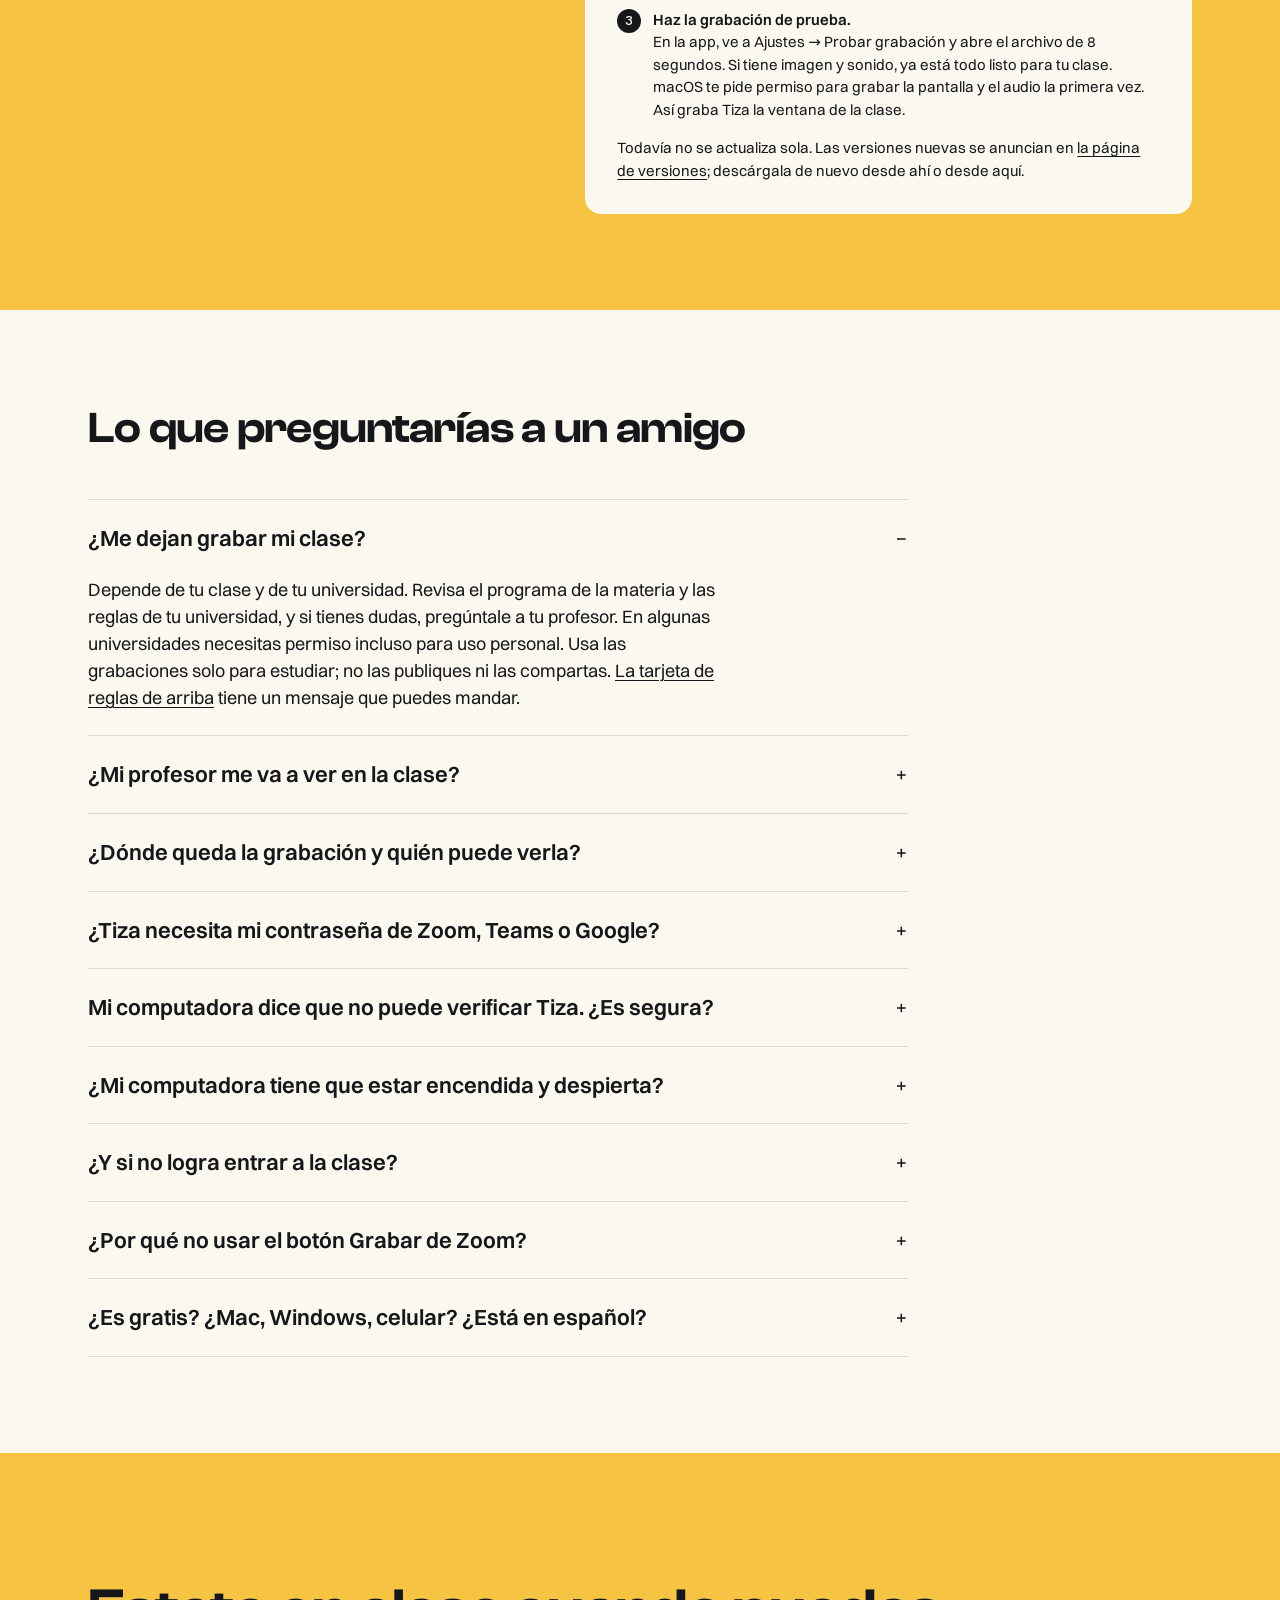
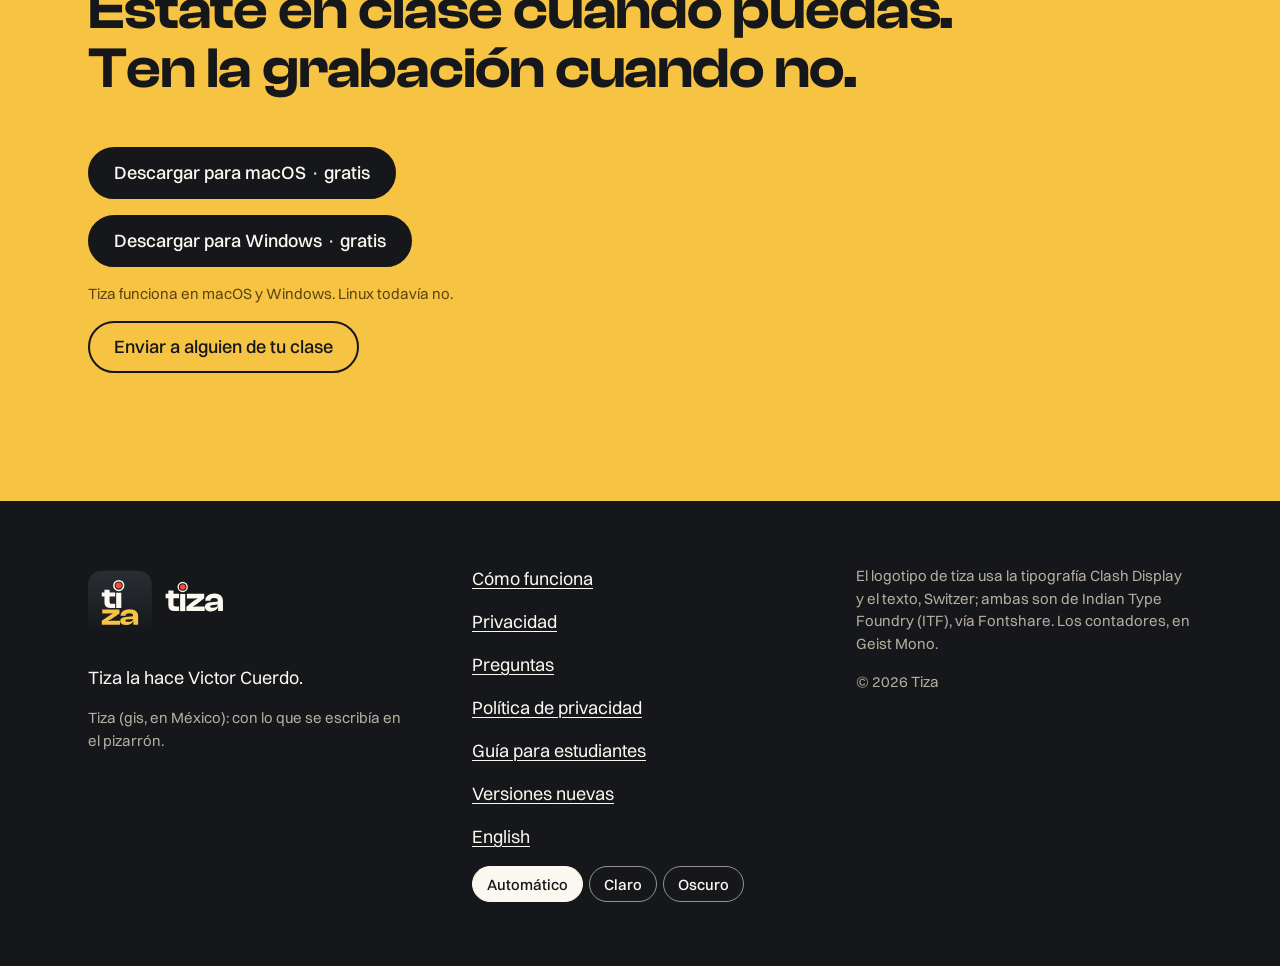
==== commit dd12e28d: "Site for Tiza 0.1.0 (from tiza-app 87a60a3)" ====
--- a/es/index.html
+++ b/es/index.html
@@ -5,7 +5,7 @@
   <meta name="viewport" content="width=device-width, initial-scale=1">
   <title>Tiza: graba tu clase en línea a su hora</title>
   <meta name="description" content="App gratis para Mac y Windows, hecha para estudiantes. Agrega tu clase de Zoom, Teams o Meet una vez; a su hora Tiza la abre, la graba y guarda el MP4 en tu propia nube.">
-  <meta http-equiv="Content-Security-Policy" content="default-src 'none'; style-src 'self' https://api.fontshare.com https://fonts.googleapis.com; font-src https://cdn.fontshare.com https://fonts.gstatic.com; img-src 'self' data:; script-src 'self'; base-uri 'none'; form-action 'none'">
+  <meta http-equiv="Content-Security-Policy" content="default-src 'none'; style-src 'self'; font-src 'self'; img-src 'self' data:; script-src 'self'; base-uri 'none'; form-action 'none'">
   <meta name="color-scheme" content="light dark">
   <meta name="theme-color" media="(prefers-color-scheme: light)" content="#fbf8f0">
   <meta name="theme-color" media="(prefers-color-scheme: dark)" content="#15171a">
@@ -14,7 +14,12 @@
   <meta property="og:type" content="website">
   <meta property="og:locale" content="es_LA">
   <meta property="og:locale:alternate" content="en_US">
-  <meta name="twitter:card" content="summary">
+  <meta property="og:image" content="https://techspot-2025.github.io/tiza/assets/og.png">
+  <meta property="og:image:type" content="image/png">
+  <meta property="og:image:width" content="1200">
+  <meta property="og:image:height" content="630">
+  <meta property="og:image:alt" content="La ventana de Tiza en estado Grabando, junto a la frase «Tu clase empieza. Tiza la graba.», sobre fondo amarillo miel.">
+  <meta name="twitter:card" content="summary_large_image">
   <link rel="canonical" href="https://techspot-2025.github.io/tiza/es/">
   <meta property="og:url" content="https://techspot-2025.github.io/tiza/es/">
   <link rel="alternate" hreflang="en" href="https://techspot-2025.github.io/tiza/">
@@ -23,13 +28,8 @@
   <link rel="icon" href="../assets/tiza-icon.svg" type="image/svg+xml">
   <link rel="apple-touch-icon" href="../assets/apple-touch-icon.png">
   <script src="../theme.js"></script>
-  <link rel="preconnect" href="https://api.fontshare.com">
-  <link rel="preconnect" href="https://cdn.fontshare.com" crossorigin>
-  <link rel="preconnect" href="https://fonts.googleapis.com">
-  <link rel="preconnect" href="https://fonts.gstatic.com" crossorigin>
-  <link rel="stylesheet" href="https://api.fontshare.com/v2/css?f[]=clash-display@600&display=swap">
-  <link rel="stylesheet" href="https://api.fontshare.com/v2/css?f[]=switzer@400,500,600&display=swap">
-  <link rel="stylesheet" href="https://fonts.googleapis.com/css2?family=Geist+Mono:wght@500&display=swap">
+  <link rel="preload" href="../assets/fonts/ClashDisplay-Semibold.woff2" as="font" type="font/woff2" crossorigin>
+  <link rel="preload" href="../assets/fonts/Switzer-Regular.woff2" as="font" type="font/woff2" crossorigin>
   <link rel="stylesheet" href="../styles.css">
 </head>
 <body>
@@ -54,6 +54,24 @@
   </div>
 </header>
 
+<dialog class="dock" id="dock" aria-labelledby="dock-h" data-dock>
+  <div class="dock-head">
+    <h2 id="dock-h" tabindex="-1" data-dock-title></h2>
+    <button type="button" class="dock-x" data-dock-close aria-label="Cerrar"><span aria-hidden="true">×</span></button>
+  </div>
+  <div data-dock-steps></div>
+  <p class="small">¿No empezó la descarga? <a href="#download" data-dock-retry>Inténtalo de nuevo</a>.</p>
+  <div class="dock-ask">
+    <p>¿Conoces a alguien de la misma clase?</p>
+    <div class="row">
+      <button type="button" class="btn btn-ghost btn-sm" data-share data-ok="Enlace copiado." data-fail="No se pudo copiar. La dirección de esta página:" data-text="Tiza es una app gratis, en beta, que abre tu clase en línea a la hora de la clase, la graba y la guarda en tu propia nube.">Enviar a alguien de tu clase</button>
+      <span class="status small" role="status"></span>
+    </div>
+  </div>
+  
+  
+</dialog>
+
 <main id="main">
 
   <!-- 1. Hero: fragment on a shaped stage -->
@@ -67,7 +85,8 @@
           <a class="btn btn-primary" data-os="win" href="https://github.com/TechSpot-2025/tiza/releases/download/v0.1.0/Tiza-0.1.0-win-x64.exe">Descargar para Windows · gratis</a>
           
         </div>
-        <p class="micro">Gratis durante la beta, versión 0.1.0. Sin cuenta de Tiza. La app está en español.</p>
+        <p class="micro" data-returning>Gratis durante la beta, versión 0.1.0. Sin cuenta de Tiza. La app está en español.</p>
+        <p class="micro warn">Aún sin firma digital, así que tu computadora te avisa la primera vez: <a href="#first-launch">mira los pasos</a>.</p>
         <p class="micro rules-line">Graba solo las clases en las que te dejen grabar. <a href="#rules">Revisa las reglas primero.</a></p>
       </div>
 
@@ -229,7 +248,7 @@
           <li>Tiza nunca ve tu contraseña de Zoom, Teams o Google. Inicias sesión una sola vez, en la página de cada servicio, dentro de la app.</li>
           <li>El acceso a tu nube lo apruebas en la página de Google, Microsoft o Dropbox, en tu navegador. El permiso se guarda cifrado en tu computadora y puedes revocarlo desde tu cuenta cuando quieras.</li>
           <li>Ninguna IA lee tu clase. Tiza graba; no transcribe ni resume.</li>
-          <li>Sin estadísticas de uso, sin telemetría, sin cookies. Esta página solo carga sus tipografías desde Fontshare y Google Fonts.</li>
+          <li>Sin estadísticas de uso, sin telemetría, sin cookies. Esta página no carga nada de otros sitios.</li>
         </ul>
         <div class="dont">
           <h3>Lo que Tiza no hace</h3>
@@ -243,6 +262,7 @@
           </ul>
         </div>
       </div>
+      <p class="next" data-cta data-quiet><span>No necesitas crear una cuenta.</span> <a data-os="mac" href="https://github.com/TechSpot-2025/tiza/releases/download/v0.1.0/Tiza-0.1.0-mac-universal.dmg">Descargar para macOS · gratis</a> <a data-os="win" href="https://github.com/TechSpot-2025/tiza/releases/download/v0.1.0/Tiza-0.1.0-win-x64.exe">Descargar para Windows · gratis</a></p>
     </div>
   </section>
 
@@ -260,6 +280,7 @@
         </div>
         <p class="small">Esto no es asesoría legal.</p>
       </div>
+      <p class="next" data-cta data-quiet><span>¿Ya tienes permiso para grabar?</span> <a data-os="mac" href="https://github.com/TechSpot-2025/tiza/releases/download/v0.1.0/Tiza-0.1.0-mac-universal.dmg">Descargar para macOS · gratis</a> <a data-os="win" href="https://github.com/TechSpot-2025/tiza/releases/download/v0.1.0/Tiza-0.1.0-win-x64.exe">Descargar para Windows · gratis</a></p>
     </div>
   </section>
 
@@ -277,6 +298,8 @@
             <li>Sin cuenta; graba hasta que termina la clase</li>
           </ul>
           <p class="pro">Puede que después de la beta llegue un plan Pro con costo. Todavía no tiene precio ni nada decidido. Tus grabaciones son archivos en tu propia nube, así que siguen siendo tuyas pase lo que pase.</p>
+          
+          
         </div>
         <div class="dl" id="download" data-download>
           <h3>Descargar</h3>
@@ -287,6 +310,7 @@
             </div>
             <a class="btn btn-primary" data-os="mac" data-dl-link href="https://github.com/TechSpot-2025/tiza/releases/download/v0.1.0/Tiza-0.1.0-mac-universal.dmg">Descargar para macOS · gratis</a>
             <p class="small" data-dl-unpublished id="dl-unpub-mac" hidden>La beta todavía no está disponible. Vuelve pronto.</p>
+            <details class="verify"><summary>Verificar el archivo (SHA-256)</summary><div><p class="mono">1ab8c67288e3fcd1087ebeaea576725f232a8c505f8e747f69bdfefc877d3ee9</p><p class="small">En Terminal, escribe <code>shasum -a 256</code> y un espacio, arrastra el archivo descargado a la ventana y presiona Return. El resultado debe coincidir con la línea de arriba.</p></div></details>
           </div>
           <div class="dl-row" data-dl="win">
             <div>
@@ -295,18 +319,34 @@
             </div>
             <a class="btn btn-primary" data-os="win" data-dl-link href="https://github.com/TechSpot-2025/tiza/releases/download/v0.1.0/Tiza-0.1.0-win-x64.exe">Descargar para Windows · gratis</a>
             <p class="small" data-dl-unpublished id="dl-unpub-win" hidden>La beta todavía no está disponible. Vuelve pronto.</p>
+            <details class="verify"><summary>Verificar el archivo (SHA-256)</summary><div><p class="mono">a8528fad26ad4a347825c7c0618d7e5efdd7f41d6657ada2cfd0c28a68e9090b</p><p class="small">En PowerShell, escribe <code>Get-FileHash</code> y un espacio, arrastra el archivo descargado a la ventana y presiona Enter. El resultado debe coincidir con la línea de arriba.</p></div></details>
           </div>
           <p class="small" data-dl-notify hidden><a data-dl-notify-link href="#download">Avísame por correo cuando salga</a></p>
-          <div class="first" data-first>
-            <h4>La primera vez que la abres</h4>
-            <p data-signing>Las versiones beta todavía no tienen firma digital, así que tu computadora te va a advertir la primera vez.</p>
-            <ul data-unsigned-steps role="list">
-              <li>Mac: si macOS dice que no puede verificar al desarrollador, abre Configuración del Sistema → Privacidad y seguridad, baja y haz clic en «Abrir de todos modos», y confirma.</li>
-              <li>Windows: si ves «Windows protegió su PC», haz clic en «Más información» y luego en «Ejecutar de todas formas». En una PC nueva con Windows 11 y Control inteligente de aplicaciones activado, una app sin firmar puede quedar bloqueada del todo; esa PC necesita una versión firmada.</li>
-            </ul>
-            <p>En Mac, la primera vez te pide permiso para grabar la pantalla y el audio. Así graba la ventana de la clase.</p>
-            <p>Antes de confiar en ella, haz una prueba en Ajustes → Probar grabación y revisa el archivo de 8 segundos.</p>
-            <p>Todavía no se actualiza sola. Para las correcciones, descárgala de nuevo desde esta página.</p>
+          <div class="first" id="first-launch" data-first>
+            <h4>Tu primera vez, paso a paso</h4>
+            <div class="seg os-tabs" role="group" aria-label="Mostrar los pasos para">
+              <button type="button" class="chip" data-os-tab="mac" aria-pressed="false">macOS</button>
+              <button type="button" class="chip" data-os-tab="win" aria-pressed="false">Windows</button>
+            </div>
+            <div data-run="mac">
+              <p class="run-os">macOS</p>
+              <ol class="run" role="list">
+                <li><strong>Instálala.</strong> Abre el archivo .dmg y arrastra Tiza a Aplicaciones.</li>
+                <li><strong>Continúa a pesar del aviso.</strong> La beta todavía no tiene firma digital, así que macOS dice que no puede verificar al desarrollador. Abre Configuración del Sistema → Privacidad y seguridad, baja, haz clic en «Abrir de todos modos» y confirma.</li>
+                <li><strong>Haz la grabación de prueba.</strong> En la app, ve a Ajustes → Probar grabación y abre el archivo de 8 segundos. Si tiene imagen y sonido, ya está todo listo para tu clase. <span class="more">macOS te pide permiso para grabar la pantalla y el audio la primera vez. Así graba Tiza la ventana de la clase.</span></li>
+              </ol>
+            </div>
+            <div data-run="win">
+              <p class="run-os">Windows</p>
+              <ol class="run" role="list">
+                <li><strong>Instálala.</strong> Ejecuta el instalador.</li>
+                <li><strong>Continúa a pesar del aviso.</strong> La beta todavía no tiene firma digital, así que puede aparecer «Windows protegió su PC». Haz clic en «Más información» y luego en «Ejecutar de todas formas». <span class="more">En una computadora nueva con Windows 11 y Control inteligente de aplicaciones activado, una app sin firmar puede bloquearse por completo; esa computadora necesita una versión firmada.</span></li>
+                <li><strong>Haz la grabación de prueba.</strong> En la app, ve a Ajustes → Probar grabación y abre el archivo de 8 segundos. Si tiene imagen y sonido, ya está todo listo para tu clase.</li>
+              </ol>
+            </div>
+            
+            <p>Todavía no se actualiza sola. Las versiones nuevas se anuncian en <a href="https://github.com/TechSpot-2025/tiza/releases" rel="noreferrer">la página de versiones</a>; descárgala de nuevo desde ahí o desde aquí.</p>
+            
           </div>
         </div>
       </div>
@@ -321,6 +361,7 @@
       <details id="faq-present"><summary>¿Mi profesor me va a ver en la clase?</summary><div>Sí. Tiza abre la clase con tu nombre (tu propia cuenta, o como invitado con tu nombre si Google Meet no deja iniciar sesión), con la cámara y el micrófono apagados por defecto. Si tu clase pasa lista o llama a participar, eso es tu responsabilidad.</div></details>
       <details id="faq-where"><summary>¿Dónde queda la grabación y quién puede verla?</summary><div>Un MP4 va a la nube que elijas: Google Drive, OneDrive, Dropbox o tu carpeta de iCloud Drive, que tu computadora sincroniza. Queda en tu cuenta: solo lo ves tú y quien tú decidas. No hay un servidor de Tiza en medio. También queda una copia en tu computadora, salvo que desactives esa opción. El espacio gratis en la nube se llena rápido; revisa cuánto te queda.</div></details>
       <details id="faq-password"><summary>¿Tiza necesita mi contraseña de Zoom, Teams o Google?</summary><div>No. Inicias sesión una vez dentro de la app, en la propia página de Zoom, Microsoft o Google, y la app recuerda esa sesión. Tiza nunca guarda tu contraseña. Para tu nube, apruebas el acceso en la página del proveedor, en tu navegador, y el permiso se guarda cifrado en tu computadora.</div></details>
+      <details id="faq-safe"><summary>Mi computadora dice que no puede verificar Tiza. ¿Es segura?</summary><div>La beta todavía no tiene firma digital; por eso tu computadora te avisa. Tiza no tiene cuenta ni servidor propio, así que una grabación va de tu computadora a la nube que conectes. Puedes comprobar que tu archivo coincide con el SHA-256 que aparece en la sección Descargar. Si prefieres esperar una versión firmada, es una decisión razonable.</div></details>
       <details id="faq-asleep"><summary>¿Mi computadora tiene que estar encendida y despierta?</summary><div>Tiene que estar encendida y con Tiza abierta. Tiza puede abrirse al iniciar sesión y esperar en la barra de menús (Mac) o en la bandeja del sistema (Windows). Si puede quedarse dormida, activa «Despertar antes de clase» y Tiza la despierta unos minutos antes; en Mac te pide la contraseña de administrador cada vez que programa los próximos despertares, así que verás ese aviso de vez en cuando. Si está apagada o sin batería, Tiza no puede grabar, así que déjala conectada.</div></details>
       <details id="faq-join"><summary>¿Y si no logra entrar a la clase?</summary><div>Entra sola cuando puede. Con un código de acceso, una sala de espera o una sesión expirada, puede que tengas que intervenir una vez; la ventana de la clase se queda abierta para que hagas clic. Si cambia el enlace, abre la clase en Tiza y pega el nuevo. Las clases agregadas desde Canvas guardan el enlace de Zoom permanente del curso, no el enlace de un solo uso de Canvas. Haz la prueba de grabación en Ajustes antes de la primera clase real.</div></details>
       <details id="faq-zoom"><summary>¿Por qué no usar el botón Grabar de Zoom?</summary><div>Muchas veces solo el anfitrión puede grabar, y sus grabaciones en la nube quedan en su cuenta; algunas universidades las borran después de unas semanas. Tiza graba de tu lado, empieza sola a la hora de la clase y deja el archivo en tu nube. Si tu universidad ya publica todas las grabaciones, quizá no necesites Tiza.</div></details>
@@ -338,7 +379,7 @@
         
       </div>
       <div class="row">
-        <button type="button" class="btn btn-ghost" data-share data-ok="Enlace copiado." data-text="Tiza graba tu clase en línea a la hora de la clase y la guarda en tu propia nube.">Compartir Tiza</button>
+        <button type="button" class="btn btn-ghost" data-share data-ok="Enlace copiado." data-fail="No se pudo copiar. La dirección de esta página:" data-text="Tiza es una app gratis, en beta, que abre tu clase en línea a la hora de la clase, la graba y la guarda en tu propia nube.">Enviar a alguien de tu clase</button>
         <span class="status small" role="status"></span>
       </div>
     </div>
@@ -360,6 +401,8 @@
       </nav>
       <p><a href="../privacidad.html">Política de privacidad</a> <span class="small"></span></p>
       <p><a href="../guia-estudiante.html">Guía para estudiantes</a> <span class="small"></span></p>
+      <p><a href="https://github.com/TechSpot-2025/tiza/releases" rel="noreferrer">Versiones nuevas</a></p>
+      
       <p><a href="https://techspot-2025.github.io/tiza/" hreflang="en" lang="en">English</a></p>
       <div class="theme" role="group" aria-label="Tema" data-theme-ctl>
         <button type="button" class="chip" data-theme-set="auto" aria-pressed="true">Automático</button>
@@ -374,8 +417,8 @@
   </div>
 </footer>
 
-<script id="config" type="application/json">{"version":"0.1.0","_comment":"Publishing config for the landing page. Rendered into the HTML by site/build.mjs (so links work without JS) and read by app.js. Version comes from package.json.","siteUrl":"https://techspot-2025.github.io/tiza","downloads":{"mac":{"url":"https://github.com/TechSpot-2025/tiza/releases/download/v0.1.0/Tiza-0.1.0-mac-universal.dmg","sha256":"1ab8c67288e3fcd1087ebeaea576725f232a8c505f8e747f69bdfefc877d3ee9"},"win":{"url":"https://github.com/TechSpot-2025/tiza/releases/download/v0.1.0/Tiza-0.1.0-win-x64.exe","sha256":"a8528fad26ad4a347825c7c0618d7e5efdd7f41d6657ada2cfd0c28a68e9090b"}},"signed":false,"contactEmail":""}</script>
-<script id="i18n" type="application/json">{"lang":"es","alt_lang_label":"English","alt_lang_aria":"Read this page in English","meta_title":"Tiza: graba tu clase en línea a su hora","meta_desc":"App gratis para Mac y Windows, hecha para estudiantes. Agrega tu clase de Zoom, Teams o Meet una vez; a su hora Tiza la abre, la graba y guarda el MP4 en tu propia nube.","skip":"Ir al contenido","nav_how":"Cómo funciona","nav_privacy":"Privacidad","nav_faq":"Preguntas","nav_aria":"Navegación principal","logo_alt":"tiza","cta_mac":"Descargar para macOS · gratis","cta_win":"Descargar para Windows · gratis","cta_other_mac":"También para macOS","cta_other_win":"También para Windows","cta_mobile":"Enviarlo a mi computadora","cta_mobile_note":"Tiza es una app para Mac y Windows. No hay versión para celular.","cta_mobile_copied":"Enlace copiado. Ábrelo en tu computadora.","cta_mobile_fail":"Copia la dirección de esta página y ábrela en tu computadora.","hero_lead":"A la hora de la clase, Tiza abre tu clase de Zoom, Teams o Meet, la graba y guarda el MP4 en tu propia nube.","hero_micro":"Gratis durante la beta, versión 0.1.0. Sin cuenta de Tiza. La app está en español.","hero_rules":"Graba solo las clases en las que te dejen grabar. <a href=\"#rules\">Revisa las reglas primero.</a>","demo_caption":"Simulación de la app.","demo_title":"Cálculo II · Tiza","demo_side_classes":"Clases","demo_side_recordings":"Grabaciones","demo_side_accounts":"Cuentas","demo_side_settings":"Ajustes","demo_next":"Próxima clase","demo_class":"Cálculo II","demo_example":"ejemplo","demo_when":"mar · 10:00–11:30","demo_st_ready":"Lista para grabar","demo_st_countdown":"empieza en","demo_st_joining":"Abriendo la clase…","demo_st_recording":"Grabando","demo_st_uploading":"Subiendo a {cloud}","demo_st_uploading_icloud":"Copiando a tu carpeta de iCloud Drive","demo_st_saved":"Guardada en {cloud}","demo_st_saved_icloud":"Copiada a iCloud Drive","demo_file":"Cálculo II · 2026-10-29.mp4","demo_pill_ready":"Lista","demo_pill_rec":"Grabando","demo_pill_done":"Guardada","demo_ctl_ready":"Lista","demo_ctl_joining":"Entrando","demo_ctl_recording":"Grabando","demo_ctl_uploading":"Subiendo","demo_ctl_saved":"Guardada","demo_stopped":"Reproducción automática desactivada. Elige un estado o pulsa Reproducir.","when_h2":"Úsala cuando","when_1":"Clase a las 2, trabajo a las 2.","when_2":"La clase es a las 3 de la mañana en tu zona horaria.","when_3":"Semana de exámenes y el profe no grabó.","works_opens":"Abre clases de","works_opens_v":"Zoom · Microsoft Teams · Google Meet","works_saves":"Guarda en","works_saves_v":"Google Drive · OneDrive · Dropbox · iCloud Drive","works_adds":"Agrega clases desde","works_adds_v":"un enlace que pegas · Canvas (la pestaña de Zoom de tu curso)","works_runs":"Funciona en","works_runs_v":"macOS 13+ · Windows 10 y 11","works_note":"Tiza no está afiliada a Zoom, Microsoft, Google, Dropbox, Apple ni Instructure.","how_h2":"Tres pasos. Tú solo haces el primero.","step1_t":"Agrega tu clase","step1_b":"Pega el enlace de Zoom, Teams o Meet y elige los días y la hora. O conecta Canvas y elige la clase en la pestaña de Zoom de tu curso; Tiza llena el resto.","step2_t":"Tiza abre la clase y la graba","step2_b":"Por defecto, dos minutos antes abre la ventana de la clase y graba video y audio. Cámara apagada. Micrófono apagado, salvo que tú lo actives. Si la clase pide un clic (sala de espera, código de acceso), lo haces tú una vez.","step3_t":"El archivo llega a tu nube","step3_b":"Cuando termina la clase, el MP4 se sube a la nube que elegiste. También queda una copia en tu computadora, salvo que desactives esa opción.","how_outcome":"Abres tu Drive y la clase ya está ahí.","sel_platform":"Tu clase es en","sel_cloud":"Guardar en","cloud_h2":"Tu clase, tu nube. No la nuestra.","d_class":"Ventana de la clase","d_pc":"Tu computadora","d_pc_sub":"MP4","d_cloud":"Tu nube","d_server":"Servidor de Tiza","d_server_sub":"no existe","d_aria":"Diagrama: la ventana de la clase se graba en tu computadora como MP4 y se sube directo a tu nube. No hay ningún servidor de Tiza en medio.","cloud_1":"Sin cuenta de Tiza. No tienes que registrarte en nada.","cloud_2":"Sin participantes extra. Tiza entra con tu nombre, desde tu computadora: con tu propia cuenta, o como invitado si la plataforma no deja iniciar sesión.","cloud_3":"Tiza nunca ve tu contraseña de Zoom, Teams o Google. Inicias sesión una sola vez, en la página de cada servicio, dentro de la app.","cloud_4":"El acceso a tu nube lo apruebas en la página de Google, Microsoft o Dropbox, en tu navegador. El permiso se guarda cifrado en tu computadora y puedes revocarlo desde tu cuenta cuando quieras.","cloud_5":"Ninguna IA lee tu clase. Tiza graba; no transcribe ni resume.","cloud_6":"Sin estadísticas de uso, sin telemetría, sin cookies. Esta página solo carga sus tipografías desde Fontshare y Google Fonts.","dont_h3":"Lo que Tiza no hace","dont_1":"Mandar un bot a tu clase","dont_2":"Transcribir ni resumir","dont_3":"Guardar tus contraseñas","dont_4":"Grabar con la computadora apagada","dont_5":"Funcionar en el celular","dont_6":"Encender tu cámara","rules_h2":"Antes de grabar, revisa las reglas.","rules_p1":"Algunas clases permiten grabar para uso personal. Otras no. Revisa el programa de la materia y luego el reglamento de tu universidad; si tienes dudas, pregúntale a tu profesor. Grabar sin permiso puede violar ese reglamento y, según dónde estén tú y tus compañeros, las leyes sobre grabación.","rules_p2":"Tiza entra con tu nombre, con la cámara y el micrófono apagados por defecto, así que la clase puede mostrarte como presente y quizá no muestre ningún aviso de grabación. Si tu clase toma asistencia o pide participación, eso es tu responsabilidad. Usa las grabaciones solo para estudiar; no las publiques ni las compartas. ¿Grabas con una adecuación de accesibilidad? Respeta lo que esa adecuación establece.","rules_btn":"Copiar la nota para mi profesor","rules_copied":"Copiado. Pégalo en un correo.","rules_copy_fail":"No se pudo copiar. Selecciona el texto de arriba.","rules_template":"Hola, profesor/a ___: me gustaría grabar nuestras clases en línea para repasarlas por mi cuenta. Las grabaciones serían privadas y no las compartiría. ¿Está de acuerdo? Gracias, ___","rules_fine":"Esto no es asesoría legal.","beta_h2":"Gratis mientras está en beta.","beta_1":"Zoom, Teams y Meet","beta_2":"Google Drive, OneDrive, Dropbox e iCloud Drive","beta_3":"Mac y Windows","beta_4":"Clases desde Canvas","beta_5":"Sin cuenta; graba hasta que termina la clase","beta_pro":"Puede que después de la beta llegue un plan Pro con costo. Todavía no tiene precio ni nada decidido. Tus grabaciones son archivos en tu propia nube, así que siguen siendo tuyas pase lo que pase.","dl_h3":"Descargar","dl_version":"Versión","dl_min_mac":"macOS 13 Ventura o posterior","dl_min_win":"Windows 10 u 11","dl_unpublished":"La beta todavía no está disponible. Vuelve pronto.","dl_notify":"Avísame por correo cuando salga","dl_notify_subject":"Avísame cuando salga la beta de Tiza","dl_sha":"SHA-256","dl_first_h4":"La primera vez que la abres","dl_signing":"Las versiones beta todavía no tienen firma digital, así que tu computadora te va a advertir la primera vez.","dl_mac_steps":"Mac: si macOS dice que no puede verificar al desarrollador, abre Configuración del Sistema → Privacidad y seguridad, baja y haz clic en «Abrir de todos modos», y confirma.","dl_win_steps":"Windows: si ves «Windows protegió su PC», haz clic en «Más información» y luego en «Ejecutar de todas formas».","dl_sac":"En una PC nueva con Windows 11 y Control inteligente de aplicaciones activado, una app sin firmar puede quedar bloqueada del todo; esa PC necesita una versión firmada.","dl_perm":"En Mac, la primera vez te pide permiso para grabar la pantalla y el audio. Así graba la ventana de la clase.","dl_update":"Todavía no se actualiza sola. Para las correcciones, descárgala de nuevo desde esta página.","dl_test":"Antes de confiar en ella, haz una prueba en Ajustes → Probar grabación y revisa el archivo de 8 segundos.","faq_h2":"Lo que preguntarías a un amigo","faq_1_q":"¿Me dejan grabar mi clase?","faq_1_a":"Depende de tu clase y de tu universidad. Revisa el programa de la materia y las reglas de tu universidad, y si tienes dudas, pregúntale a tu profesor. En algunas universidades necesitas permiso incluso para uso personal. Usa las grabaciones solo para estudiar; no las publiques ni las compartas. <a href=\"#rules\">La tarjeta de reglas de arriba</a> tiene un mensaje que puedes mandar.","faq_2_q":"¿Mi profesor me va a ver en la clase?","faq_2_a":"Sí. Tiza abre la clase con tu nombre (tu propia cuenta, o como invitado con tu nombre si Google Meet no deja iniciar sesión), con la cámara y el micrófono apagados por defecto. Si tu clase pasa lista o llama a participar, eso es tu responsabilidad.","faq_3_q":"¿Dónde queda la grabación y quién puede verla?","faq_3_a":"Un MP4 va a la nube que elijas: Google Drive, OneDrive, Dropbox o tu carpeta de iCloud Drive, que tu computadora sincroniza. Queda en tu cuenta: solo lo ves tú y quien tú decidas. No hay un servidor de Tiza en medio. También queda una copia en tu computadora, salvo que desactives esa opción. El espacio gratis en la nube se llena rápido; revisa cuánto te queda.","faq_4_q":"¿Tiza necesita mi contraseña de Zoom, Teams o Google?","faq_4_a":"No. Inicias sesión una vez dentro de la app, en la propia página de Zoom, Microsoft o Google, y la app recuerda esa sesión. Tiza nunca guarda tu contraseña. Para tu nube, apruebas el acceso en la página del proveedor, en tu navegador, y el permiso se guarda cifrado en tu computadora.","faq_5_q":"¿Mi computadora tiene que estar encendida y despierta?","faq_5_a":"Tiene que estar encendida y con Tiza abierta. Tiza puede abrirse al iniciar sesión y esperar en la barra de menús (Mac) o en la bandeja del sistema (Windows). Si puede quedarse dormida, activa «Despertar antes de clase» y Tiza la despierta unos minutos antes; en Mac te pide la contraseña de administrador cada vez que programa los próximos despertares, así que verás ese aviso de vez en cuando. Si está apagada o sin batería, Tiza no puede grabar, así que déjala conectada.","faq_6_q":"¿Y si no logra entrar a la clase?","faq_6_a":"Entra sola cuando puede. Con un código de acceso, una sala de espera o una sesión expirada, puede que tengas que intervenir una vez; la ventana de la clase se queda abierta para que hagas clic. Si cambia el enlace, abre la clase en Tiza y pega el nuevo. Las clases agregadas desde Canvas guardan el enlace de Zoom permanente del curso, no el enlace de un solo uso de Canvas. Haz la prueba de grabación en Ajustes antes de la primera clase real.","faq_7_q":"¿Por qué no usar el botón Grabar de Zoom?","faq_7_a":"Muchas veces solo el anfitrión puede grabar, y sus grabaciones en la nube quedan en su cuenta; algunas universidades las borran después de unas semanas. Tiza graba de tu lado, empieza sola a la hora de la clase y deja el archivo en tu nube. Si tu universidad ya publica todas las grabaciones, quizá no necesites Tiza.","faq_8_q":"¿Es gratis? ¿Mac, Windows, celular? ¿Está en español?","faq_8_a":"Gratis durante la beta; puede que más adelante haya un plan Pro, sin precio decidido. macOS 13 o posterior y Windows 10 u 11. No hay app para celular: grabar una clase necesita una computadora. La app está en español; esta página está en los dos idiomas.","share_btn":"Compartir Tiza","share_copied":"Enlace copiado.","share_text":"Tiza graba tu clase en línea a la hora de la clase y la guarda en tu propia nube.","foot_maker":"Tiza la hace Victor Cuerdo.","foot_contact":"Dudas, errores o ideas:","foot_privacy":"Política de privacidad","foot_privacy_note":"","foot_guide":"Guía para estudiantes","foot_name":"Tiza (gis, en México): con lo que se escribía en el pizarrón.","foot_theme_auto":"Automático","foot_theme_light":"Claro","foot_theme_dark":"Oscuro","foot_credit":"El logotipo de tiza usa la tipografía Clash Display y el texto, Switzer; ambas son de Indian Type Foundry (ITF), vía Fontshare. Los contadores, en Geist Mono.","foot_copy":"© 2026 Tiza","hero_h1_a":"Tu clase empieza.","hero_h1_b":"Tiza la graba.","demo_pause":"Pausar","demo_play":"Reproducir","demo_live_prefix":"Estado de la demo:","demo_win_aria":"Ventana principal de Tiza, simulada","works_aria":"Con qué funciona Tiza","final_h2_a":"Estate en clase cuando puedas.","final_h2_b":"Ten la grabación cuando no.","foot_guide_note":"","foot_home":"Inicio","linux_note":"Tiza funciona en macOS y Windows. Linux todavía no.","theme_aria":"Tema","alt_lang_short":"EN","nav_footer":"Pie de página","demo_ctl_aria":"Controles de la demo","dl_unpublished_short":"La beta todavía no está disponible. Detalles abajo."}</script>
+<script id="config" type="application/json">{"version":"0.1.0","downloads":{"mac":{"url":"https://github.com/TechSpot-2025/tiza/releases/download/v0.1.0/Tiza-0.1.0-mac-universal.dmg","version":"0.1.0"},"win":{"url":"https://github.com/TechSpot-2025/tiza/releases/download/v0.1.0/Tiza-0.1.0-win-x64.exe","version":"0.1.0"}},"signed":false,"contactEmail":""}</script>
+<script id="i18n" type="application/json">{"lang":"es","alt_lang_label":"English","alt_lang_aria":"Read this page in English","meta_title":"Tiza: graba tu clase en línea a su hora","meta_desc":"App gratis para Mac y Windows, hecha para estudiantes. Agrega tu clase de Zoom, Teams o Meet una vez; a su hora Tiza la abre, la graba y guarda el MP4 en tu propia nube.","skip":"Ir al contenido","nav_how":"Cómo funciona","nav_privacy":"Privacidad","nav_faq":"Preguntas","nav_aria":"Navegación principal","logo_alt":"tiza","cta_mac":"Descargar para macOS · gratis","cta_win":"Descargar para Windows · gratis","cta_other_mac":"También para macOS","cta_other_win":"También para Windows","cta_mobile":"Enviarlo a mi computadora","cta_mobile_note":"Tiza graba en una computadora que esté encendida a la hora de la clase, así que no hay versión para celular. Abre esta página en tu Mac o en tu computadora con Windows para instalarla.","cta_mobile_copied":"Enlace copiado. Ábrelo en tu computadora.","cta_mobile_fail":"Copia la dirección de esta página y ábrela en tu computadora.","hero_lead":"A la hora de la clase, Tiza abre tu clase de Zoom, Teams o Meet, la graba y guarda el MP4 en tu propia nube.","hero_micro":"Gratis durante la beta, versión 0.1.0. Sin cuenta de Tiza. La app está en español.","hero_rules":"Graba solo las clases en las que te dejen grabar. <a href=\"#rules\">Revisa las reglas primero.</a>","demo_caption":"Simulación de la app.","demo_title":"Cálculo II · Tiza","demo_side_classes":"Clases","demo_side_recordings":"Grabaciones","demo_side_accounts":"Cuentas","demo_side_settings":"Ajustes","demo_next":"Próxima clase","demo_class":"Cálculo II","demo_example":"ejemplo","demo_when":"mar · 10:00–11:30","demo_st_ready":"Lista para grabar","demo_st_countdown":"empieza en","demo_st_joining":"Abriendo la clase…","demo_st_recording":"Grabando","demo_st_uploading":"Subiendo a {cloud}","demo_st_uploading_icloud":"Copiando a tu carpeta de iCloud Drive","demo_st_saved":"Guardada en {cloud}","demo_st_saved_icloud":"Copiada a iCloud Drive","demo_file":"Cálculo II · {date}.mp4","demo_pill_ready":"Lista","demo_pill_rec":"Grabando","demo_pill_done":"Guardada","demo_ctl_ready":"Lista","demo_ctl_joining":"Entrando","demo_ctl_recording":"Grabando","demo_ctl_uploading":"Subiendo","demo_ctl_saved":"Guardada","demo_stopped":"Reproducción automática desactivada. Elige un estado o pulsa Reproducir.","when_h2":"Úsala cuando","when_1":"Clase a las 2, trabajo a las 2.","when_2":"La clase es a las 3 de la mañana en tu zona horaria.","when_3":"Semana de exámenes y el profe no grabó.","works_opens":"Abre clases de","works_opens_v":"Zoom · Microsoft Teams · Google Meet","works_saves":"Guarda en","works_saves_v":"Google Drive · OneDrive · Dropbox · iCloud Drive","works_adds":"Agrega clases desde","works_adds_v":"un enlace que pegas · Canvas (la pestaña de Zoom de tu curso)","works_runs":"Funciona en","works_runs_v":"macOS 13+ · Windows 10 y 11","works_note":"Tiza no está afiliada a Zoom, Microsoft, Google, Dropbox, Apple ni Instructure.","how_h2":"Tres pasos. Tú solo haces el primero.","step1_t":"Agrega tu clase","step1_b":"Pega el enlace de Zoom, Teams o Meet y elige los días y la hora. O conecta Canvas y elige la clase en la pestaña de Zoom de tu curso; Tiza llena el resto.","step2_t":"Tiza abre la clase y la graba","step2_b":"Por defecto, dos minutos antes abre la ventana de la clase y graba video y audio. Cámara apagada. Micrófono apagado, salvo que tú lo actives. Si la clase pide un clic (sala de espera, código de acceso), lo haces tú una vez.","step3_t":"El archivo llega a tu nube","step3_b":"Cuando termina la clase, el MP4 se sube a la nube que elegiste. También queda una copia en tu computadora, salvo que desactives esa opción.","how_outcome":"Abres tu Drive y la clase ya está ahí.","sel_platform":"Tu clase es en","sel_cloud":"Guardar en","cloud_h2":"Tu clase, tu nube. No la nuestra.","d_class":"Ventana de la clase","d_pc":"Tu computadora","d_pc_sub":"MP4","d_cloud":"Tu nube","d_server":"Servidor de Tiza","d_server_sub":"no existe","d_aria":"Diagrama: la ventana de la clase se graba en tu computadora como MP4 y se sube directo a tu nube. No hay ningún servidor de Tiza en medio.","cloud_1":"Sin cuenta de Tiza. No tienes que registrarte en nada.","cloud_2":"Sin participantes extra. Tiza entra con tu nombre, desde tu computadora: con tu propia cuenta, o como invitado si la plataforma no deja iniciar sesión.","cloud_3":"Tiza nunca ve tu contraseña de Zoom, Teams o Google. Inicias sesión una sola vez, en la página de cada servicio, dentro de la app.","cloud_4":"El acceso a tu nube lo apruebas en la página de Google, Microsoft o Dropbox, en tu navegador. El permiso se guarda cifrado en tu computadora y puedes revocarlo desde tu cuenta cuando quieras.","cloud_5":"Ninguna IA lee tu clase. Tiza graba; no transcribe ni resume.","og_image_alt":"La ventana de Tiza en estado Grabando, junto a la frase «Tu clase empieza. Tiza la graba.», sobre fondo amarillo miel.","cloud_6":"Sin estadísticas de uso, sin telemetría, sin cookies. Esta página no carga nada de otros sitios.","dont_h3":"Lo que Tiza no hace","dont_1":"Mandar un bot a tu clase","dont_2":"Transcribir ni resumir","dont_3":"Guardar tus contraseñas","dont_4":"Grabar con la computadora apagada","dont_5":"Funcionar en el celular","dont_6":"Encender tu cámara","rules_h2":"Antes de grabar, revisa las reglas.","rules_p1":"Algunas clases permiten grabar para uso personal. Otras no. Revisa el programa de la materia y luego el reglamento de tu universidad; si tienes dudas, pregúntale a tu profesor. Grabar sin permiso puede violar ese reglamento y, según dónde estén tú y tus compañeros, las leyes sobre grabación.","rules_p2":"Tiza entra con tu nombre, con la cámara y el micrófono apagados por defecto, así que la clase puede mostrarte como presente y quizá no muestre ningún aviso de grabación. Si tu clase toma asistencia o pide participación, eso es tu responsabilidad. Usa las grabaciones solo para estudiar; no las publiques ni las compartas. ¿Grabas con una adecuación de accesibilidad? Respeta lo que esa adecuación establece.","rules_btn":"Copiar la nota para mi profesor","rules_copied":"Copiado. Pégalo en un correo.","rules_copy_fail":"No se pudo copiar. Selecciona el texto de arriba.","rules_template":"Hola, profesor/a ___: me gustaría grabar nuestras clases en línea para repasarlas por mi cuenta. Las grabaciones serían privadas y no las compartiría. ¿Está de acuerdo? Gracias, ___","rules_fine":"Esto no es asesoría legal.","beta_h2":"Gratis mientras está en beta.","beta_1":"Zoom, Teams y Meet","beta_2":"Google Drive, OneDrive, Dropbox e iCloud Drive","beta_3":"Mac y Windows","beta_4":"Clases desde Canvas","beta_5":"Sin cuenta; graba hasta que termina la clase","beta_pro":"Puede que después de la beta llegue un plan Pro con costo. Todavía no tiene precio ni nada decidido. Tus grabaciones son archivos en tu propia nube, así que siguen siendo tuyas pase lo que pase.","dl_h3":"Descargar","dl_version":"Versión","dl_min_mac":"macOS 13 Ventura o posterior","dl_min_win":"Windows 10 u 11","dl_unpublished":"La beta todavía no está disponible. Vuelve pronto.","dl_notify":"Avísame por correo cuando salga","dl_notify_subject":"Avísame cuando salga la beta de Tiza","dl_first_h4":"Tu primera vez, paso a paso","dl_update":"Todavía no se actualiza sola. Para las correcciones, descárgala de nuevo desde esta página.","faq_h2":"Lo que preguntarías a un amigo","faq_1_q":"¿Me dejan grabar mi clase?","faq_1_a":"Depende de tu clase y de tu universidad. Revisa el programa de la materia y las reglas de tu universidad, y si tienes dudas, pregúntale a tu profesor. En algunas universidades necesitas permiso incluso para uso personal. Usa las grabaciones solo para estudiar; no las publiques ni las compartas. <a href=\"#rules\">La tarjeta de reglas de arriba</a> tiene un mensaje que puedes mandar.","faq_2_q":"¿Mi profesor me va a ver en la clase?","faq_2_a":"Sí. Tiza abre la clase con tu nombre (tu propia cuenta, o como invitado con tu nombre si Google Meet no deja iniciar sesión), con la cámara y el micrófono apagados por defecto. Si tu clase pasa lista o llama a participar, eso es tu responsabilidad.","faq_3_q":"¿Dónde queda la grabación y quién puede verla?","faq_3_a":"Un MP4 va a la nube que elijas: Google Drive, OneDrive, Dropbox o tu carpeta de iCloud Drive, que tu computadora sincroniza. Queda en tu cuenta: solo lo ves tú y quien tú decidas. No hay un servidor de Tiza en medio. También queda una copia en tu computadora, salvo que desactives esa opción. El espacio gratis en la nube se llena rápido; revisa cuánto te queda.","faq_4_q":"¿Tiza necesita mi contraseña de Zoom, Teams o Google?","faq_4_a":"No. Inicias sesión una vez dentro de la app, en la propia página de Zoom, Microsoft o Google, y la app recuerda esa sesión. Tiza nunca guarda tu contraseña. Para tu nube, apruebas el acceso en la página del proveedor, en tu navegador, y el permiso se guarda cifrado en tu computadora.","faq_5_q":"¿Mi computadora tiene que estar encendida y despierta?","faq_5_a":"Tiene que estar encendida y con Tiza abierta. Tiza puede abrirse al iniciar sesión y esperar en la barra de menús (Mac) o en la bandeja del sistema (Windows). Si puede quedarse dormida, activa «Despertar antes de clase» y Tiza la despierta unos minutos antes; en Mac te pide la contraseña de administrador cada vez que programa los próximos despertares, así que verás ese aviso de vez en cuando. Si está apagada o sin batería, Tiza no puede grabar, así que déjala conectada.","faq_6_q":"¿Y si no logra entrar a la clase?","faq_6_a":"Entra sola cuando puede. Con un código de acceso, una sala de espera o una sesión expirada, puede que tengas que intervenir una vez; la ventana de la clase se queda abierta para que hagas clic. Si cambia el enlace, abre la clase en Tiza y pega el nuevo. Las clases agregadas desde Canvas guardan el enlace de Zoom permanente del curso, no el enlace de un solo uso de Canvas. Haz la prueba de grabación en Ajustes antes de la primera clase real.","faq_7_q":"¿Por qué no usar el botón Grabar de Zoom?","faq_7_a":"Muchas veces solo el anfitrión puede grabar, y sus grabaciones en la nube quedan en su cuenta; algunas universidades las borran después de unas semanas. Tiza graba de tu lado, empieza sola a la hora de la clase y deja el archivo en tu nube. Si tu universidad ya publica todas las grabaciones, quizá no necesites Tiza.","faq_8_q":"¿Es gratis? ¿Mac, Windows, celular? ¿Está en español?","faq_8_a":"Gratis durante la beta; puede que más adelante haya un plan Pro, sin precio decidido. macOS 13 o posterior y Windows 10 u 11. No hay app para celular: grabar una clase necesita una computadora. La app está en español; esta página está en los dos idiomas.","share_btn":"Enviar a alguien de tu clase","share_copied":"Enlace copiado.","share_text":"Tiza es una app gratis, en beta, que abre tu clase en línea a la hora de la clase, la graba y la guarda en tu propia nube.","foot_maker":"Tiza la hace Victor Cuerdo.","foot_contact":"Dudas, errores o ideas:","foot_privacy":"Política de privacidad","foot_privacy_note":"","foot_guide":"Guía para estudiantes","foot_name":"Tiza (gis, en México): con lo que se escribía en el pizarrón.","foot_theme_auto":"Automático","foot_theme_light":"Claro","foot_theme_dark":"Oscuro","foot_credit":"El logotipo de tiza usa la tipografía Clash Display y el texto, Switzer; ambas son de Indian Type Foundry (ITF), vía Fontshare. Los contadores, en Geist Mono.","foot_copy":"© 2026 Tiza","hero_h1_a":"Tu clase empieza.","hero_h1_b":"Tiza la graba.","demo_pause":"Pausar","demo_play":"Reproducir","demo_live_prefix":"Estado de la demo:","demo_win_aria":"Ventana principal de Tiza, simulada","works_aria":"Con qué funciona Tiza","final_h2_a":"Estate en clase cuando puedas.","final_h2_b":"Ten la grabación cuando no.","foot_guide_note":"","foot_home":"Inicio","linux_note":"Tiza funciona en macOS y Windows. Linux todavía no.","theme_aria":"Tema","alt_lang_short":"EN","nav_footer":"Pie de página","demo_ctl_aria":"Controles de la demo","dl_unpublished_short":"La beta todavía no está disponible. Detalles abajo.","hero_micro_unsigned":"Aún sin firma digital, así que tu computadora te avisa la primera vez: {link}mira los pasos{/link}.","next_cloud":"No necesitas crear una cuenta.","next_rules":"¿Ya tienes permiso para grabar?","cta_mobile_mail":"Enviarme el enlace por correo","mail_self_subject":"Instalar Tiza en mi computadora","os_tabs_aria":"Mostrar los pasos para","run_1_t":"Instálala.","run_1_mac":"Abre el archivo .dmg y arrastra Tiza a Aplicaciones.","run_1_win":"Ejecuta el instalador.","run_2_t":"Continúa a pesar del aviso.","run_2_mac":"La beta todavía no tiene firma digital, así que macOS dice que no puede verificar al desarrollador. Abre Configuración del Sistema → Privacidad y seguridad, baja, haz clic en «Abrir de todos modos» y confirma.","run_2_win":"La beta todavía no tiene firma digital, así que puede aparecer «Windows protegió su PC». Haz clic en «Más información» y luego en «Ejecutar de todas formas».","run_2_win_sac":"En una computadora nueva con Windows 11 y Control inteligente de aplicaciones activado, una app sin firmar puede bloquearse por completo; esa computadora necesita una versión firmada.","run_3_t":"Haz la grabación de prueba.","run_3":"En la app, ve a Ajustes → Probar grabación y abre el archivo de 8 segundos. Si tiene imagen y sonido, ya está todo listo para tu clase.","run_3_mac":"macOS te pide permiso para grabar la pantalla y el audio la primera vez. Así graba Tiza la ventana de la clase.","dl_glossary":"","dl_update_releases":"Todavía no se actualiza sola. Las versiones nuevas se anuncian en {link}la página de versiones{/link}; descárgala de nuevo desde ahí o desde aquí.","dl_verify":"Verificar el archivo (SHA-256)","dl_verify_mac":"En Terminal, escribe {code}shasum -a 256{/code} y un espacio, arrastra el archivo descargado a la ventana y presiona Return. El resultado debe coincidir con la línea de arriba.","dl_verify_win":"En PowerShell, escribe {code}Get-FileHash{/code} y un espacio, arrastra el archivo descargado a la ventana y presiona Enter. El resultado debe coincidir con la línea de arriba.","dl_problem":"¿Algo no funcionó? Envía un reporte.","mail_problem_subject":"Tiza beta: algo no funcionó","mail_problem_body":"Mi computadora (Mac o Windows) y su versión:\nQué esperaba:\nQué pasó:\n\nPor favor, no pegues enlaces ni códigos de acceso de tus clases.","pro_ask":"Cuéntame qué te gustaría de Pro","pro_ask_note":"Abre un correo para {email}, que lee una persona. No se promete nada y todavía no hay precio.","pro_ask_note_form":"Abre un formulario corto. No se promete nada y todavía no hay precio.","mail_pro_subject":"Tiza Pro: lo que me gustaría","mail_pro_body":"Qué me gustaría que tuviera Pro:\nEn qué plataforma son mis clases (Zoom, Teams o Meet):\nEscríbeme si llega Pro (sí o no):","support_line":"Si Tiza te resulta útil, puedes {link}aportar{/link}. Es un regalo, no una licencia: no desbloquea ni promete nada.","foot_support":"Apoyar a Tiza","foot_releases":"Versiones nuevas","faq_9_q":"Mi computadora dice que no puede verificar Tiza. ¿Es segura?","faq_9_a":"La beta todavía no tiene firma digital; por eso tu computadora te avisa. Tiza no tiene cuenta ni servidor propio, así que una grabación va de tu computadora a la nube que conectes.","faq_9_sha":"Puedes comprobar que tu archivo coincide con el SHA-256 que aparece en la sección Descargar.","faq_9_end":"Si prefieres esperar una versión firmada, es una decisión razonable.","dock_title_mac":"Tiza para macOS: siguientes pasos","dock_title_win":"Tiza para Windows: siguientes pasos","dock_retry":"¿No empezó la descarga? {link}Inténtalo de nuevo{/link}.","dock_share":"¿Conoces a alguien de la misma clase?","dock_close":"Cerrar","share_fail":"No se pudo copiar. La dirección de esta página:","returning_new":"Ya salió la versión {new}. Tu última descarga aquí fue la {old}."}</script>
 <script src="../app.js" defer></script>
 </body>
 </html>
--- a/styles.css
+++ b/styles.css
@@ -1,4 +1,11 @@
 /* Tiza landing page. Tokens and rules: site/DESIGN.md. Flat colour chapters: honey, ink, paper. No gradients, no glass. */
+
+/* Self-hosted type, unmodified from the foundries' official web files (licences in assets/fonts/). */
+@font-face { font-family: 'Clash Display'; src: url('assets/fonts/ClashDisplay-Semibold.woff2') format('woff2'); font-weight: 600; font-style: normal; font-display: swap; }
+@font-face { font-family: 'Switzer'; src: url('assets/fonts/Switzer-Regular.woff2') format('woff2'); font-weight: 400; font-style: normal; font-display: swap; }
+@font-face { font-family: 'Switzer'; src: url('assets/fonts/Switzer-Medium.woff2') format('woff2'); font-weight: 500; font-style: normal; font-display: swap; }
+@font-face { font-family: 'Switzer'; src: url('assets/fonts/Switzer-Semibold.woff2') format('woff2'); font-weight: 600; font-style: normal; font-display: swap; }
+@font-face { font-family: 'Geist Mono'; src: url('assets/fonts/GeistMono-500-latin.woff2') format('woff2'); font-weight: 500; font-style: normal; font-display: swap; unicode-range: U+0000-00FF, U+0131, U+0152-0153, U+02BB-02BC, U+02C6, U+02DA, U+02DC, U+0304, U+0308, U+0329, U+2000-206F, U+20AC, U+2122, U+2191, U+2193, U+2212, U+2215, U+FEFF, U+FFFD; }
 
 /* Size-adjusted fallbacks so text set in the web fonts does not shift when they arrive. */
 @font-face { font-family: 'Clash Fallback'; src: local('Arial Bold'), local('Arial'); font-weight: 600; size-adjust: 93%; ascent-override: 92%; descent-override: 24%; }
@@ -182,11 +189,14 @@
   .btn-primary:hover { background: color-mix(in srgb, var(--btn-bg) 86%, var(--btn-fg)); border-color: color-mix(in srgb, var(--btn-bg) 86%, var(--btn-fg)); }
   .btn-ghost:hover, .chip:not([aria-pressed="true"]):hover { background: var(--surface); }
   summary:hover { text-decoration: underline; text-underline-offset: 0.2em; }
+  .dock-x:hover { background: var(--surface); }
 }
 @media (pointer: coarse) {
   .chip { min-height: 44px; padding: 10px 16px; }
   .lang { min-height: 44px; display: inline-flex; align-items: center; }
   .cta .other { padding: 12px 0; }
+  .aside-link a { display: inline-block; padding: 12px 0; } /* standalone links only: a link inside a sentence keeps the line height */
+  .verify summary { padding: 12px 0; }
 }
 
 /* Nav: a slim menu-bar strip */
@@ -337,8 +347,59 @@
 .dl-row > .small { grid-column: 1 / -1; margin: 0; }
 .first { margin-top: var(--s3); padding-top: var(--s3); border-top: 1px solid var(--line); font-size: var(--fs-15); }
 .first h4 { margin-bottom: var(--s2); }
-.first li { padding: 4px 0 4px 18px; position: relative; }
-.first li::before { content: '–' / ''; position: absolute; left: 0; }
+.first p:last-child { margin-bottom: 0; }
+.micro.returning { color: var(--text); } /* same weight as the line it replaces, so it never wraps longer */
+/* The one fact to know before the click, so it is not grey fine print */
+.micro.warn { font-weight: 500; color: var(--text); }
+.aside { margin: var(--s2) 0 0; max-width: 48ch; font-size: var(--fs-15); }
+.aside a { font-weight: 600; }
+.pro-ask { margin-top: var(--s3); max-width: 48ch; }
+.pro-ask .small { margin: var(--s1) 0 0; }
+
+/* Checksum: folded away, and a 64-character line wraps instead of stretching the panel */
+.verify, .verify:last-of-type { grid-column: 1 / -1; border: 0; }
+.verify summary { justify-content: flex-start; gap: 8px; padding: 4px 0; font-size: var(--fs-15); font-weight: 500; color: var(--muted); }
+.verify > div { padding: 4px 0 var(--s1); max-width: none; }
+.verify .mono { margin: 0 0 4px; font-size: var(--fs-13); overflow-wrap: anywhere; }
+.verify .small { margin: 0; }
+.verify code { font-family: var(--mono); font-size: 0.92em; color: var(--text); }
+
+/* First run: numbered steps, one OS at a time (both, each under its name, without scripts) */
+.os-tabs { margin: 0 0 var(--s2); }
+.run-os { margin: var(--s2) 0 var(--s1); font-weight: 600; }
+html.js .run-os { display: none; }
+/* html[data-run-os] is set by theme.js before first paint, then by the chips: it picks the list and the pressed chip */
+html[data-run-os="mac"] [data-run="win"], html[data-run-os="win"] [data-run="mac"] { display: none; }
+html[data-run-os="mac"] [data-os-tab="mac"], html[data-run-os="win"] [data-os-tab="win"] { background: var(--text); color: var(--bg); border-color: var(--text); }
+.run { display: grid; gap: 12px; margin: 0 0 var(--s2); counter-reset: run; }
+.run li { position: relative; padding-left: 36px; counter-increment: run; }
+.run li::before { content: counter(run) / ''; position: absolute; left: 0; top: 0; width: 24px; height: 24px; border-radius: 50%; background: var(--text); color: var(--bg); font: 500 var(--fs-13)/24px var(--mono); text-align: center; }
+.run strong { display: block; font-weight: 600; }
+
+/* Next-step links where a section answers a doubt: the primary label as text, never a second filled button */
+.next { display: flex; flex-wrap: wrap; align-items: baseline; gap: 4px var(--s2); margin: var(--s5) 0 0; }
+.next a, .next .linklike { display: inline-block; padding: 12px 0; font-weight: 600; }
+.next a::after, .next .linklike::after { content: ' \2192' / ''; }
+.linklike { padding: 0; border: 0; background: none; color: inherit; font: inherit; font-weight: 600; text-decoration: underline; text-decoration-thickness: 1px; text-underline-offset: 0.18em; cursor: pointer; }
+
+/* After a download click: what to do with the file. A non-modal dialog, so the page stays usable behind it. */
+.dock {
+  position: fixed; inset: auto var(--s3) var(--s3) auto; z-index: 60; margin: 0;
+  width: min(420px, calc(100% - 2 * var(--s2))); max-height: min(80vh, 680px); overflow: auto; overscroll-behavior: contain;
+  padding: var(--s3); border: 2px solid var(--ink); border-radius: var(--radius); /* a hard edge, like every surface here: no shadow */
+  background: var(--paper); color: var(--ink); color-scheme: light; font-size: var(--fs-15);
+  --bg: var(--paper); --surface: var(--paper-2); --text: var(--ink); --muted: var(--muted-on-paper); --line: var(--line-on-paper); --btn-bg: var(--ink); --btn-fg: var(--paper); --focus: var(--ink);
+}
+/* It slides 16px and never fades: the steps are readable from the first frame, even in a tab that is not painting. */
+.dock[open] { animation: dock-in 260ms var(--ease) both; }
+@keyframes dock-in { from { transform: translateY(16px); } }
+.dock-head { display: flex; align-items: flex-start; justify-content: space-between; gap: var(--s2); margin-bottom: var(--s2); }
+.dock h2 { margin: 0; font-size: var(--fs-22); line-height: 1.15; }
+.dock .more { display: none; } /* caveats stay in the Download section */
+.dock .run { margin-bottom: var(--s2); }
+.dock-x { flex: none; width: 44px; height: 44px; margin: calc(-1 * var(--s1)) calc(-1 * var(--s1)) 0 0; border: 0; border-radius: 50%; background: transparent; color: inherit; font: 400 28px/1 var(--body); cursor: pointer; }
+.dock-ask { margin-top: var(--s2); padding-top: var(--s2); border-top: 1px solid var(--line); }
+.dock-ask p { margin: 0 0 var(--s1); font-weight: 500; }
 
 /* FAQ */
 .faq-in { max-width: 820px; }
@@ -408,7 +469,15 @@
   .how-stage { display: contents; }
   .how-sticky { order: -1; position: sticky; top: 61px; z-index: 5; align-self: start; padding: 12px; min-height: 0; }
   .how-sticky .demo { width: 100%; }
-  .how-sticky .win { height: 170px; }
+  /* Pinned strip on phones: the title bar already names the class, so the body keeps only what changes per step
+     (platform, status, clock, file). At 170px with the full card, the status row was clipped out of view. */
+  .how-sticky .win { height: 160px; }
+  .how-sticky .win-main { padding: var(--s1) var(--s2); }
+  .how-sticky .win-eyebrow, .how-sticky .win-h { display: none; }
+  .how-sticky .win-when { margin-bottom: 4px; }
+  .how-sticky .win-status { margin-top: 0; }
+  .how-sticky .bar { margin-top: 4px; }
+  .how-sticky .win-file { margin-top: 4px; }
   .how-sticky .win-side { display: none; }
   .how-sticky .caption { display: none; }
   .dl-row { grid-template-columns: minmax(0, 1fr); }
@@ -438,6 +507,9 @@
   .rules-card { padding: var(--s3); }
   .works { padding: var(--s3); }
 }
+@media (max-width: 600px) {
+  .dock { inset: auto 0 0 0; width: 100%; max-height: 58vh; max-height: 58dvh; border-radius: var(--radius) var(--radius) 0 0; border-width: 2px 0 0; padding-bottom: max(var(--s3), env(safe-area-inset-bottom)); }
+}
 @media (max-width: 480px) {
   .nav-in { gap: var(--s1); }
   .lang-full { display: none; }
@@ -467,5 +539,6 @@
   .diagram rect { stroke: CanvasText; }
   .bar i, .checks li::before, .pill::before, .ring .dot { background: CanvasText; }
   mark { outline: 2px solid CanvasText; }
-  .win, .works, .rules-card, .dont, .how-sticky, .dl { border: 1px solid CanvasText; }
-}
+  .win, .works, .rules-card, .dont, .how-sticky, .dl, .dock { border: 1px solid CanvasText; }
+  .run li::before { background: CanvasText; color: Canvas; }
+}
